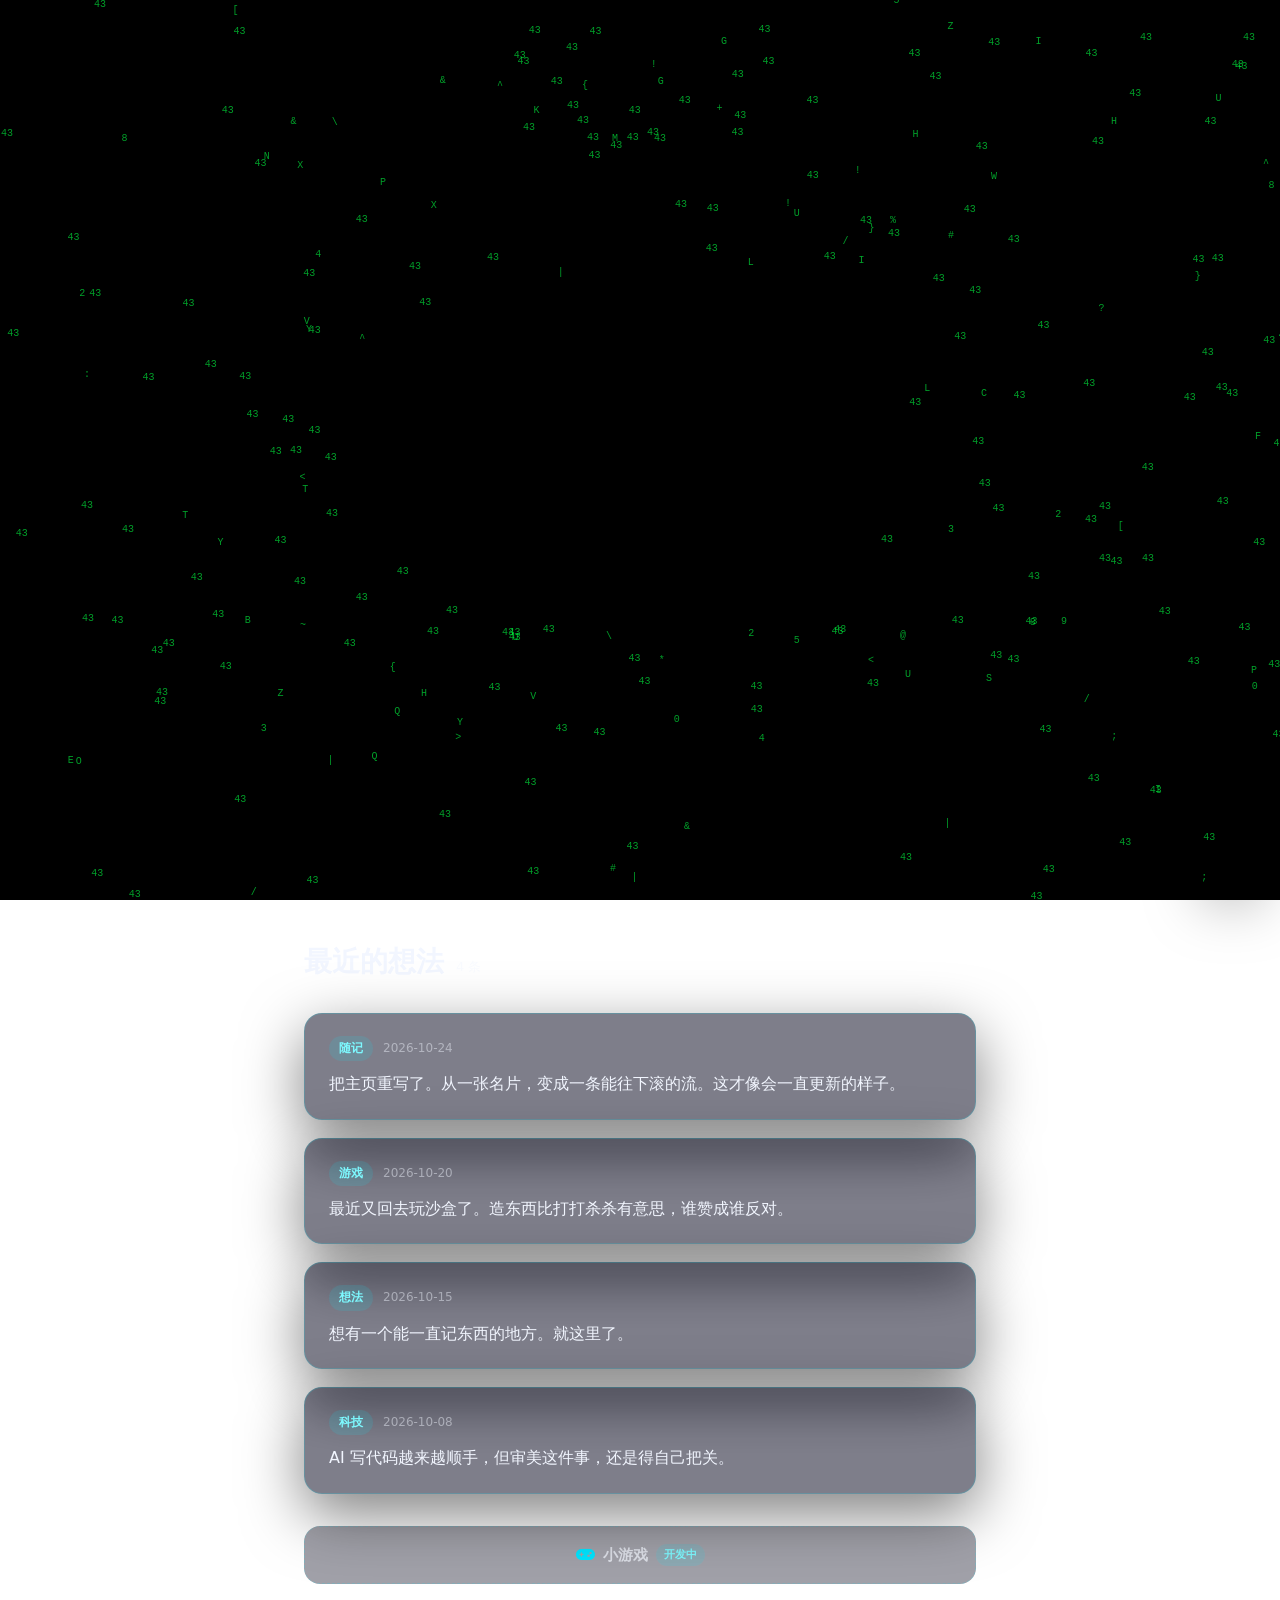
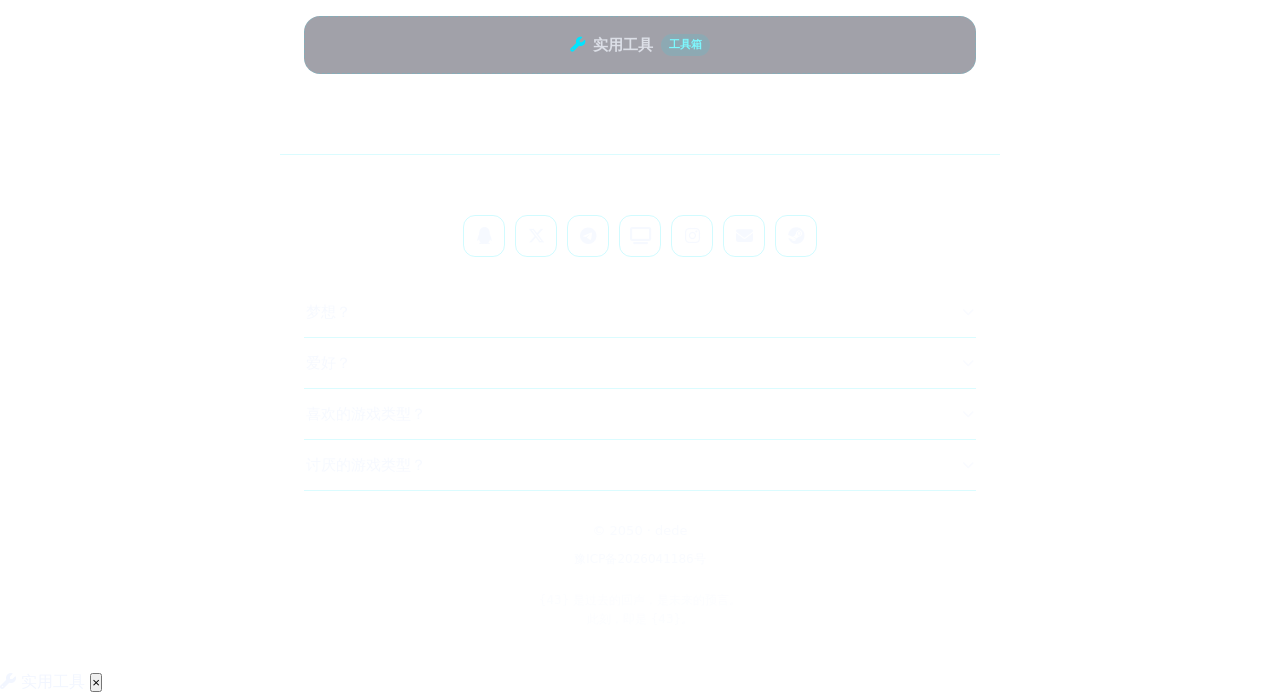
==== index.html @ 8af8b85e "feat: remove hero scroll arrow, add toolbox" ====
<!DOCTYPE html>
<html lang="zh-CN">
<head>
    <meta charset="UTF-8" />
    <meta name="viewport" content="width=device-width, initial-scale=1.0, viewport-fit=cover" />
    <meta name="description" content="dede 的想法与分享" />
    <meta name="theme-color" content="#0a0a12" />
    <link rel="icon" href="data:image/svg+xml,<svg xmlns='http://www.w3.org/2000/svg' viewBox='0 0 100 100'><text y='.9em' font-size='90'>🐾</text></svg>" />
    <link rel="preconnect" href="https://cdnjs.cloudflare.com" crossorigin />
    <link rel="stylesheet" href="https://cdnjs.cloudflare.com/ajax/libs/font-awesome/6.5.0/css/all.min.css" />
    <link rel="stylesheet" href="css/style.css" />
    <title>dede · 想法与分享</title>
</head>
<body data-theme="cyber">

    <!-- 终端乱码交互层 -->
    <canvas id="glitchCanvas" aria-hidden="true"></canvas>

    <!-- 风格切换 -->
    <button class="theme-toggle" id="themeToggle" role="button" aria-label="切换风格" title="切换风格">
        <i class="fas fa-sun"></i>
    </button>

    <!-- 彩蛋入口 -->
    <button class="egg-btn" id="eggBtn" role="button" aria-label="触发彩蛋" title="触发彩蛋">43</button>

    <!-- 首屏 -->
    <header class="hero" id="hero">
        <div class="hero-inner">
            <h1 class="hero-title" id="logo">dede</h1>
            <p class="hero-sub">记点想法，分享点东西。</p>
        </div>
    </header>

    <!-- 想法流 -->
    <main class="stream" id="stream">
        <div class="stream-head">
            <h2>最近的想法</h2>
            <span class="stream-count" id="streamCount"></span>
        </div>
        <div class="post-list" id="postList"></div>

        <!-- 小游戏入口壳子 -->
        <a class="game-shell" id="gameShell" href="javascript:void(0)" aria-label="小游戏（开发中）">
            <i class="fas fa-gamepad"></i> 小游戏 <span class="game-tag">开发中</span>
        </a>

        <!-- 实用小工具入口 -->
        <a class="game-shell" id="toolsEntry" href="#/tools" aria-label="实用小工具">
            <i class="fas fa-wrench"></i> 实用工具 <span class="game-tag">工具箱</span>
        </a>
    </main>

    <!-- 底部：个人信息（弱化） -->
    <footer class="footer" id="about">
        <div class="socials" id="socials"></div>

        <div class="faq" id="faq"></div>

        <div class="copyright">© 2050 · dede</div>
        <div class="beian">
            <a href="https://beian.miit.gov.cn/" target="_blank" rel="noopener noreferrer">豫ICP备2026041186号</a>
        </div>
        <!-- 43 彩蛋 -->
        <div class="easter-egg" id="easterEgg" role="button" aria-label="点击切换 43 彩蛋模式"></div>
    </footer>

    <!-- Toast -->
    <div class="toast" id="toast" role="status" aria-live="polite"></div>

    <!-- 实用工具面板 -->
    <div class="tools-view" id="toolsView" aria-hidden="true">
        <div class="tools-panel">
            <div class="tools-head">
                <span class="tools-title"><i class="fas fa-wrench"></i> 实用工具</span>
                <button class="tools-close" id="toolsClose" aria-label="关闭">×</button>
            </div>
            <div class="tools-tabs" id="toolsTabs" role="tablist"></div>
            <div class="tools-body" id="toolsBody"></div>
        </div>
    </div>

    <script src="js/data.js"></script>
    <script src="js/glitch.js"></script>
    <script src="js/main.js"></script>
    <script src="js/tools.js"></script>
</body>
</html>
---- css/style.css ----
/* ============================================================
   dede · 想法与分享
   两套风格：赛博（cyber）/ 极简（minimal）
   ============================================================ */

/* ---------- 主题变量 ---------- */
body[data-theme="cyber"] {
    --bg: #0a0a12;
    --bg-grad: radial-gradient(130% 100% at 50% -10%, #1a1840 0%, #0a0a12 58%);
    --bg-2: #12102a;
    --text-1: #f2f6ff;
    --text-2: rgba(242, 246, 255, 0.72);
    --text-3: rgba(242, 246, 255, 0.46);
    --accent: #00e5ff;
    --accent-2: #ff2ec4;
    --accent-glow: rgba(0, 229, 255, 0.5);
    --card-bg: rgba(20, 20, 42, 0.55);
    --card-border: rgba(0, 229, 255, 0.18);
    --card-shadow: 0 20px 60px rgba(0, 0, 0, 0.5);
    --line: rgba(0, 229, 255, 0.14);
    --tag-bg: rgba(0, 229, 255, 0.12);
    --tag-color: #7df9ff;
    --font-display: "Segoe UI", system-ui, -apple-system, sans-serif;
    --font-body: "Segoe UI", system-ui, -apple-system, sans-serif;
    --title-glow: 0 0 30px rgba(0, 229, 255, 0.35), 0 0 90px rgba(255, 46, 196, 0.25);
    --shell-bg: rgba(20, 20, 42, 0.4);
}

body[data-theme="minimal"] {
    --bg: #f7f7f4;
    --bg-grad: radial-gradient(120% 100% at 50% -10%, #ffffff 0%, #f7f7f4 60%);
    --bg-2: #efefea;
    --text-1: #141414;
    --text-2: rgba(20, 20, 20, 0.66);
    --text-3: rgba(20, 20, 20, 0.42);
    --accent: #141414;
    --accent-2: #555555;
    --accent-glow: rgba(0, 0, 0, 0.08);
    --card-bg: #ffffff;
    --card-border: #e6e6e1;
    --card-shadow: 0 12px 40px rgba(0, 0, 0, 0.06);
    --line: #e6e6e1;
    --tag-bg: #f0f0ec;
    --tag-color: #555555;
    --font-display: Georgia, "Times New Roman", serif;
    --font-body: -apple-system, "Helvetica Neue", "PingFang SC", sans-serif;
    --title-glow: none;
    --shell-bg: #ffffff;
}

/* ---------- 重置 ---------- */
* { margin: 0; padding: 0; box-sizing: border-box; }

html { scroll-behavior: smooth; }

body {
    font-family: var(--font-body);
    background: var(--bg-grad) fixed;
    color: var(--text-1);
    line-height: 1.6;
    -webkit-font-smoothing: antialiased;
    overflow-x: hidden;
    transition: background-color 0.45s ease, color 0.45s ease;
}

a { color: inherit; text-decoration: none; }

/* ---------- 终端乱码交互层 ---------- */
#glitchCanvas {
    position: fixed;
    inset: 0;
    z-index: 50;
    display: block;
    pointer-events: none;
}

/* 赛博主题扫描线 */
body[data-theme="cyber"]::before {
    content: "";
    position: fixed;
    inset: 0;
    z-index: 1;
    pointer-events: none;
    background: repeating-linear-gradient(0deg, rgba(0, 229, 255, 0.025) 0 1px, transparent 1px 3px);
    mix-blend-mode: screen;
}

/* ---------- 内容层级 ---------- */
.hero, .stream, .footer { position: relative; z-index: 2; }

/* ---------- 风格切换按钮 ---------- */
.theme-toggle {
    position: fixed;
    top: 18px;
    right: 18px;
    z-index: 20;
    width: 44px;
    height: 44px;
    border-radius: 50%;
    border: 1px solid var(--card-border);
    background: var(--shell-bg);
    color: var(--text-1);
    font-size: 18px;
    cursor: pointer;
    backdrop-filter: blur(10px);
    -webkit-backdrop-filter: blur(10px);
    box-shadow: var(--card-shadow);
    transition: transform 0.3s ease, background-color 0.45s ease, border-color 0.45s ease, color 0.45s ease;
}
.theme-toggle:hover { transform: translateY(-2px) scale(1.05); }
.theme-toggle:active { transform: scale(0.94); }

/* ---------- 彩蛋入口按钮 ---------- */
.egg-btn {
    position: fixed;
    bottom: calc(22px + env(safe-area-inset-bottom, 0px));
    right: 22px;
    z-index: 20;
    width: 52px;
    height: 52px;
    border-radius: 50%;
    border: 1px solid var(--card-border);
    background: var(--shell-bg);
    color: var(--accent);
    font-size: 17px;
    font-weight: 700;
    font-family: "Courier New", monospace;
    cursor: pointer;
    backdrop-filter: blur(10px);
    -webkit-backdrop-filter: blur(10px);
    box-shadow: var(--card-shadow);
    transition: transform 0.3s ease, background-color 0.45s ease, border-color 0.45s ease, color 0.45s ease;
}
.egg-btn:hover { transform: translateY(-2px) scale(1.08); }
.egg-btn:active { transform: scale(0.92); }

/* ---------- 首屏 ---------- */
.hero {
    min-height: 100vh;
    min-height: 100svh;
    display: flex;
    align-items: center;
    justify-content: center;
    text-align: center;
    padding: 24px;
}
.hero-inner {
    animation: heroIn 0.9s cubic-bezier(0.22, 1, 0.36, 1) both;
}
.hero-title {
    font-family: var(--font-display);
    font-size: clamp(64px, 16vw, 150px);
    font-weight: 800;
    letter-spacing: 0.02em;
    line-height: 1;
    text-shadow: var(--title-glow);
    cursor: default;
    user-select: none;
}
.hero-sub {
    margin-top: 18px;
    font-size: clamp(15px, 2.4vw, 19px);
    color: var(--text-2);
    letter-spacing: 0.04em;
}
.hero-scroll {
    position: absolute;
    left: 50%;
    bottom: 30px;
    transform: translateX(-50%);
    width: 40px;
    height: 40px;
    display: flex;
    align-items: center;
    justify-content: center;
    color: var(--text-3);
    font-size: 18px;
    animation: float 2s ease-in-out infinite;
}
.hero-scroll:hover { color: var(--accent); }

@keyframes heroIn {
    from { opacity: 0; transform: translateY(30px); }
    to { opacity: 1; transform: translateY(0); }
}
@keyframes float {
    0%, 100% { transform: translate(-50%, 0); }
    50% { transform: translate(-50%, -8px); }
}

/* ---------- 想法流 ---------- */
.stream {
    max-width: 720px;
    margin: 0 auto;
    padding: 40px 24px 80px;
}
.stream-head {
    display: flex;
    align-items: baseline;
    gap: 12px;
    margin-bottom: 28px;
}
.stream-head h2 {
    font-family: var(--font-display);
    font-size: 28px;
    font-weight: 700;
}
.stream-count {
    font-size: 13px;
    color: var(--text-3);
}

.post-list {
    display: flex;
    flex-direction: column;
    gap: 18px;
}

.post-card {
    background: var(--card-bg);
    border: 1px solid var(--card-border);
    border-radius: 18px;
    padding: 22px 24px;
    box-shadow: var(--card-shadow);
    backdrop-filter: blur(14px);
    -webkit-backdrop-filter: blur(14px);
    opacity: 0;
    transform: translateY(26px);
    transition: opacity 0.7s cubic-bezier(0.22, 1, 0.36, 1), transform 0.7s cubic-bezier(0.22, 1, 0.36, 1),
        background-color 0.45s ease, border-color 0.45s ease;
}
.post-card.visible { opacity: 1; transform: translateY(0); }
.post-card:hover {
    transform: translateY(-3px);
    border-color: var(--accent);
}
.post-meta {
    display: flex;
    align-items: center;
    gap: 10px;
    margin-bottom: 10px;
}
.post-tag {
    font-size: 12px;
    font-weight: 600;
    color: var(--tag-color);
    background: var(--tag-bg);
    padding: 3px 10px;
    border-radius: 20px;
}
.post-time {
    font-size: 12px;
    color: var(--text-3);
}
.post-text {
    font-size: 16px;
    color: var(--text-1);
    white-space: pre-wrap;
    word-break: break-word;
}

/* ---------- 小游戏入口壳子 ---------- */
.game-shell {
    display: flex;
    align-items: center;
    justify-content: center;
    gap: 8px;
    margin-top: 32px;
    padding: 16px;
    background: var(--shell-bg);
    border: 1px dashed var(--card-border);
    border-radius: 16px;
    color: var(--text-2);
    font-size: 15px;
    font-weight: 600;
    cursor: pointer;
    transition: border-color 0.3s ease, color 0.3s ease, background-color 0.45s ease;
}
.game-shell i { color: var(--accent); }
.game-shell:hover { border-color: var(--accent); color: var(--text-1); }
.game-tag {
    font-size: 11px;
    font-weight: 700;
    color: var(--tag-color);
    background: var(--tag-bg);
    padding: 2px 8px;
    border-radius: 20px;
}

/* ---------- 底部 ---------- */
.footer {
    max-width: 720px;
    margin: 0 auto;
    padding: 60px 24px 40px;
    text-align: center;
    color: var(--text-3);
    border-top: 1px solid var(--line);
}

.socials {
    display: flex;
    flex-wrap: wrap;
    justify-content: center;
    gap: 10px;
    margin-bottom: 30px;
}
.social-link {
    width: 42px;
    height: 42px;
    display: flex;
    align-items: center;
    justify-content: center;
    border: 1px solid var(--card-border);
    border-radius: 12px;
    color: var(--text-2);
    font-size: 17px;
    transition: color 0.25s ease, border-color 0.25s ease, transform 0.25s ease, background-color 0.45s ease;
}
.social-link:hover {
    color: var(--accent);
    border-color: var(--accent);
    transform: translateY(-2px);
}

.faq {
    text-align: left;
    margin-bottom: 30px;
}
.faq details {
    border-bottom: 1px solid var(--line);
}
.faq summary {
    list-style: none;
    display: flex;
    align-items: center;
    justify-content: space-between;
    padding: 13px 2px;
    font-size: 15px;
    color: var(--text-2);
    cursor: pointer;
    transition: color 0.25s ease;
}
.faq summary::-webkit-details-marker { display: none; }
.faq summary:hover { color: var(--text-1); }
.faq summary::after {
    content: "\f078";
    font-family: "Font Awesome 6 Free";
    font-weight: 900;
    font-size: 12px;
    color: var(--text-3);
    transition: transform 0.25s ease;
}
.faq details[open] summary::after { transform: rotate(180deg); }
.faq-answer {
    padding: 0 2px 14px;
    font-size: 14px;
    color: var(--text-3);
}

.copyright { font-size: 13px; margin-top: 4px; }
.beian { font-size: 12px; margin-top: 8px; }
.beian a { color: var(--text-3); }
.beian a:hover { color: var(--accent); }

/* ---------- 43 彩蛋 ---------- */
.easter-egg {
    margin: 22px auto 0;
    max-width: 420px;
    font-size: 12px;
    color: var(--text-3);
    opacity: 0.55;
    cursor: pointer;
    transition: opacity 0.25s ease;
}
.easter-egg:hover { opacity: 0.9; }

/* ---------- Toast ---------- */
.toast {
    position: fixed;
    left: 50%;
    bottom: 34px;
    transform: translateX(-50%) translateY(20px);
    z-index: 40;
    max-width: 88vw;
    padding: 10px 18px;
    border-radius: 12px;
    background: rgba(12, 12, 20, 0.9);
    color: #fff;
    font-size: 14px;
    box-shadow: 0 10px 30px rgba(0, 0, 0, 0.35);
    opacity: 0;
    pointer-events: none;
    transition: opacity 0.3s ease, transform 0.3s ease;
}
.toast.show {
    opacity: 1;
    transform: translateX(-50%) translateY(0);
}

/* ---------- 43 全屏模式 ---------- */
body.forty-three-mode .hero-title,
body.forty-three-mode .hero-sub,
body.forty-three-mode .post-text,
body.forty-three-mode .post-tag,
body.forty-three-mode .post-time,
body.forty-three-mode .stream-head h2,
body.forty-three-mode .stream-count,
body.forty-three-mode .game-shell,
body.forty-three-mode .social-link,
body.forty-three-mode .faq,
body.forty-three-mode .copyright,
body.forty-three-mode .beian,
body.forty-three-mode .easter-egg {
    color: #ffdd44 !important;
    text-shadow: 0 0 30px #ffdd44, 0 0 60px #ffaa00 !important;
}
body.forty-three-mode .post-card {
    border-color: rgba(255, 221, 68, 0.5) !important;
}

/* ---------- 动效降级 ---------- */
@media (prefers-reduced-motion: reduce) {
    html { scroll-behavior: auto; }
    .hero-inner { animation: none; }
    .hero-scroll { animation: none; }
    .post-card { transition: opacity 0.3s ease; transform: none; }
}

/* ---------- 响应式 ---------- */
@media (max-width: 600px) {
    .theme-toggle { top: 14px; right: 14px; width: 40px; height: 40px; font-size: 16px; }
    .stream { padding: 30px 18px 60px; }
    .stream-head h2 { font-size: 24px; }
    .post-card { padding: 18px 18px; border-radius: 15px; }
    .post-text { font-size: 15px; }
    .footer { padding: 44px 18px 32px; }
    .social-link { width: 40px; height: 40px; }
}
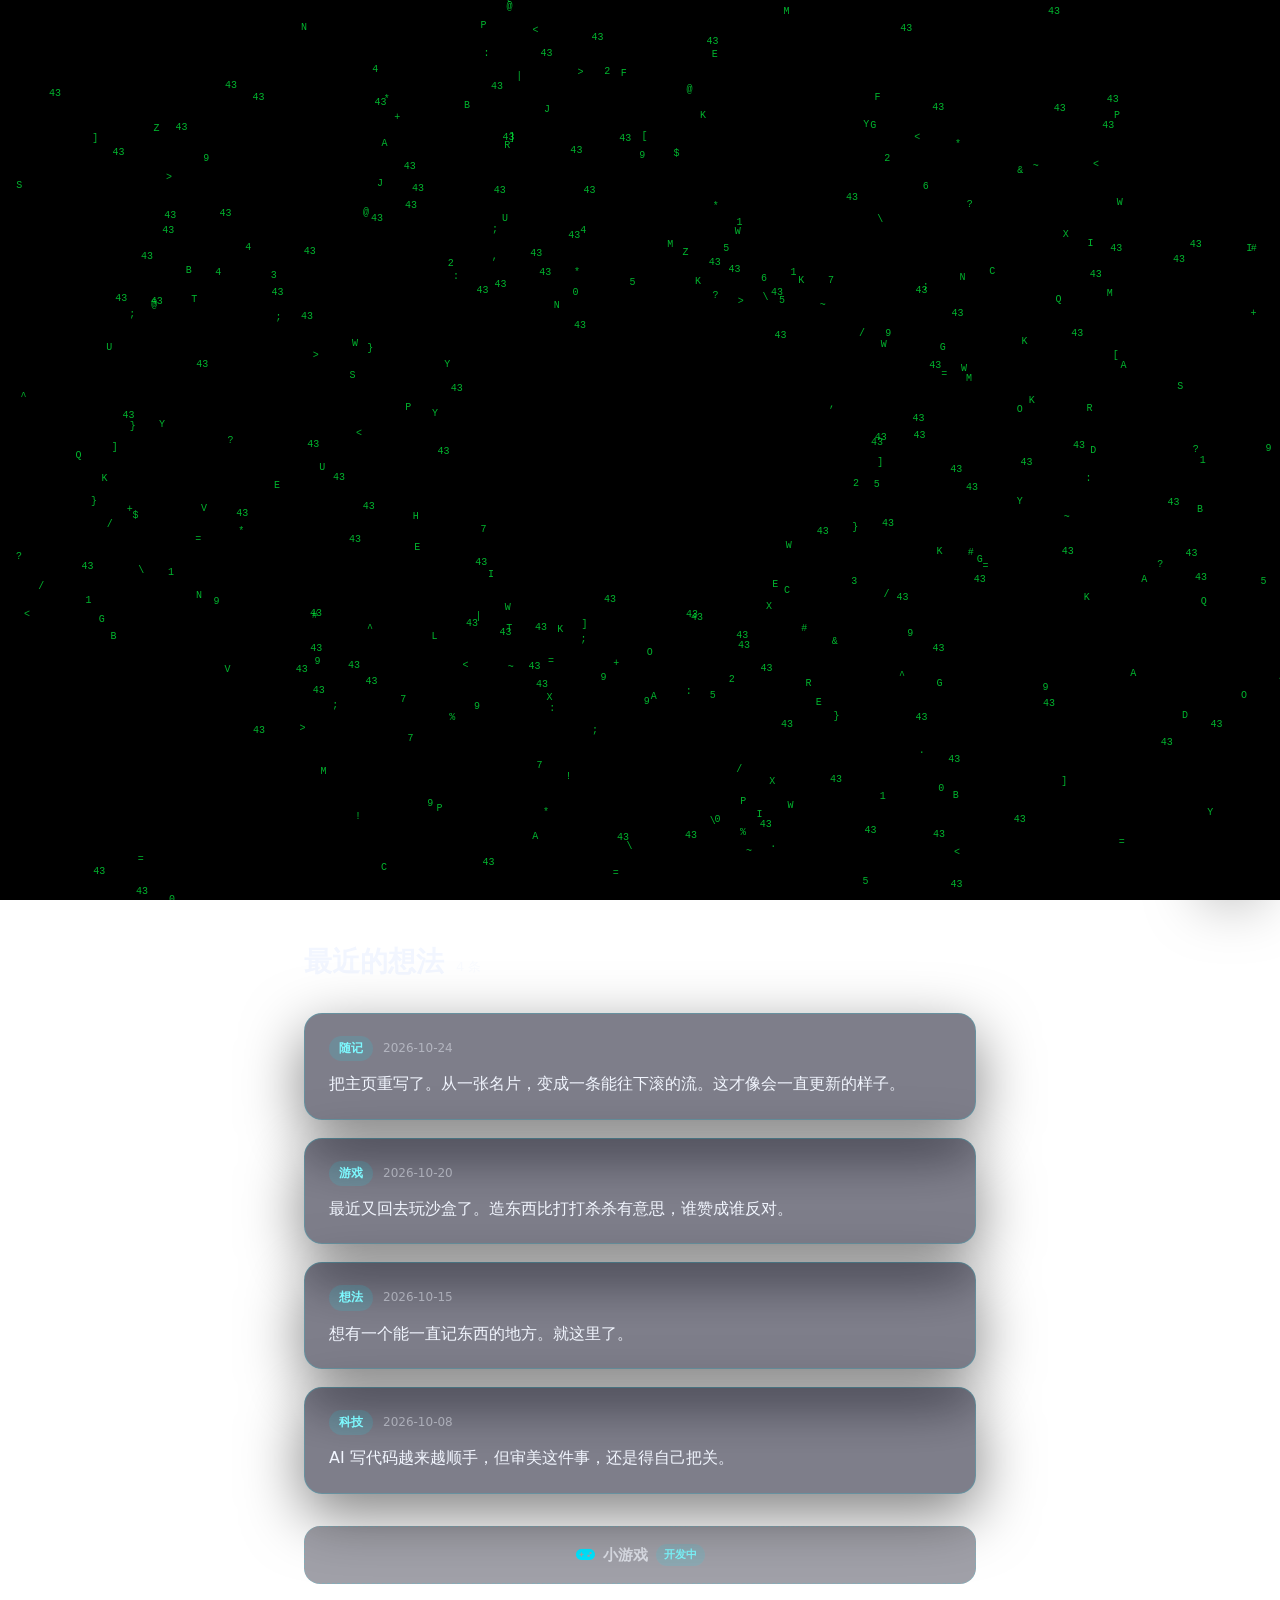
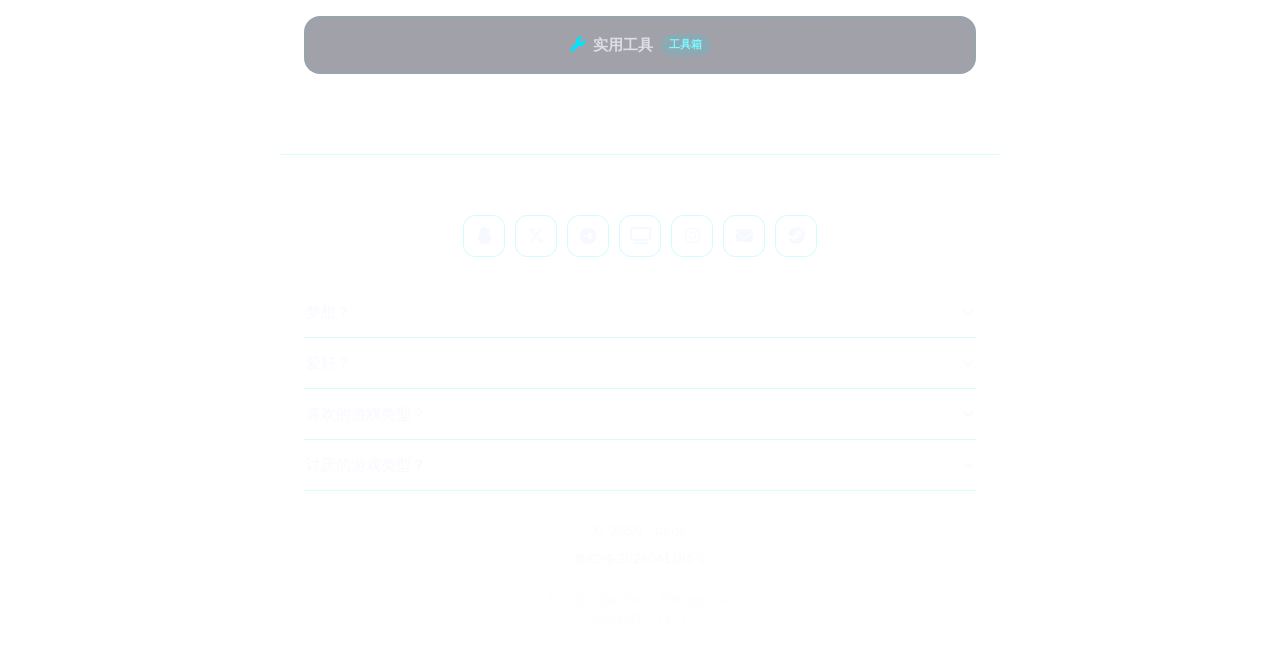
==== commit c58aef1f: "feat: 工具箱改应用窗口侧边栏布局，新增 43 编码解码器" ====
--- a/index.html
+++ b/index.html
@@ -75,8 +75,10 @@
                 <span class="tools-title"><i class="fas fa-wrench"></i> 实用工具</span>
                 <button class="tools-close" id="toolsClose" aria-label="关闭">×</button>
             </div>
-            <div class="tools-tabs" id="toolsTabs" role="tablist"></div>
-            <div class="tools-body" id="toolsBody"></div>
+            <div class="tools-main">
+                <div class="tools-tabs" id="toolsTabs" role="tablist"></div>
+                <div class="tools-body" id="toolsBody"></div>
+            </div>
         </div>
     </div>
 
--- a/css/style.css
+++ b/css/style.css
@@ -163,31 +163,10 @@
     color: var(--text-2);
     letter-spacing: 0.04em;
 }
-.hero-scroll {
-    position: absolute;
-    left: 50%;
-    bottom: 30px;
-    transform: translateX(-50%);
-    width: 40px;
-    height: 40px;
-    display: flex;
-    align-items: center;
-    justify-content: center;
-    color: var(--text-3);
-    font-size: 18px;
-    animation: float 2s ease-in-out infinite;
-}
-.hero-scroll:hover { color: var(--accent); }
-
 @keyframes heroIn {
     from { opacity: 0; transform: translateY(30px); }
     to { opacity: 1; transform: translateY(0); }
 }
-@keyframes float {
-    0%, 100% { transform: translate(-50%, 0); }
-    50% { transform: translate(-50%, -8px); }
-}
-
 /* ---------- 想法流 ---------- */
 .stream {
     max-width: 720px;
@@ -422,7 +401,6 @@
 @media (prefers-reduced-motion: reduce) {
     html { scroll-behavior: auto; }
     .hero-inner { animation: none; }
-    .hero-scroll { animation: none; }
     .post-card { transition: opacity 0.3s ease; transform: none; }
 }
 
@@ -436,3 +414,135 @@
     .footer { padding: 44px 18px 32px; }
     .social-link { width: 40px; height: 40px; }
 }
+
+/* ---------- 实用工具面板 ---------- */
+.tools-view {
+    position: fixed;
+    inset: 0;
+    z-index: 200;
+    display: flex;
+    align-items: center;
+    justify-content: center;
+    padding: 24px;
+    background: rgba(0, 0, 0, 0.45);
+    backdrop-filter: blur(6px);
+    -webkit-backdrop-filter: blur(6px);
+    opacity: 0;
+    visibility: hidden;
+    transition: opacity 0.3s ease, visibility 0.3s ease;
+}
+.tools-view.open { opacity: 1; visibility: visible; }
+
+.tools-panel {
+    width: 100%;
+    max-width: 640px;
+    max-height: 86vh;
+    display: flex;
+    flex-direction: column;
+    background: var(--card-bg);
+    border: 1px solid var(--card-border);
+    border-radius: 20px;
+    box-shadow: var(--card-shadow);
+    overflow: hidden;
+}
+.tools-head {
+    display: flex;
+    align-items: center;
+    justify-content: space-between;
+    padding: 16px 20px;
+    border-bottom: 1px solid var(--line);
+}
+.tools-title { font-family: var(--font-display); font-weight: 700; font-size: 18px; }
+.tools-close {
+    width: 32px;
+    height: 32px;
+    border-radius: 50%;
+    border: 1px solid var(--card-border);
+    background: transparent;
+    color: var(--text-2);
+    font-size: 18px;
+    line-height: 1;
+    cursor: pointer;
+    transition: color 0.2s ease, border-color 0.2s ease;
+}
+.tools-close:hover { color: var(--accent); border-color: var(--accent); }
+
+.tools-tabs {
+    display: flex;
+    gap: 6px;
+    padding: 12px 16px;
+    border-bottom: 1px solid var(--line);
+    overflow-x: auto;
+    flex-wrap: nowrap;
+}
+.tool-tab {
+    flex: 0 0 auto;
+    padding: 7px 14px;
+    border-radius: 20px;
+    border: 1px solid var(--card-border);
+    background: transparent;
+    color: var(--text-2);
+    font-size: 13px;
+    cursor: pointer;
+    white-space: nowrap;
+    transition: color 0.2s ease, border-color 0.2s ease, background-color 0.45s ease;
+}
+.tool-tab:hover { color: var(--text-1); }
+.tool-tab.active { color: var(--accent); border-color: var(--accent); background: var(--tag-bg); }
+
+.tools-body { padding: 18px 20px; overflow-y: auto; }
+
+/* 工具组件 */
+.tool-pane { display: flex; flex-direction: column; gap: 16px; }
+.tool-block { display: flex; flex-direction: column; gap: 8px; }
+.tool-label { font-size: 12px; color: var(--text-3); }
+.tool-row { display: flex; flex-wrap: wrap; gap: 8px; }
+.mini-btn {
+    padding: 7px 14px;
+    border-radius: 10px;
+    border: 1px solid var(--card-border);
+    background: var(--shell-bg);
+    color: var(--text-1);
+    font-size: 13px;
+    cursor: pointer;
+    transition: color 0.2s ease, border-color 0.2s ease, background-color 0.45s ease;
+}
+.mini-btn:hover { color: var(--accent); border-color: var(--accent); }
+.tool-area, .tool-input {
+    width: 100%;
+    padding: 12px;
+    border-radius: 12px;
+    border: 1px solid var(--card-border);
+    background: var(--shell-bg);
+    color: var(--text-1);
+    font-family: "Courier New", monospace;
+    font-size: 14px;
+    resize: vertical;
+}
+.tool-area:focus, .tool-input:focus { outline: none; border-color: var(--accent); }
+.tool-input { font-family: inherit; }
+.tool-out {
+    padding: 12px;
+    border-radius: 12px;
+    background: var(--shell-bg);
+    border: 1px solid var(--card-border);
+    font-family: "Courier New", monospace;
+    font-size: 13px;
+    white-space: pre-wrap;
+    word-break: break-all;
+    min-height: 40px;
+}
+.mono { font-family: "Courier New", monospace; }
+.tool-checks { display: flex; flex-wrap: wrap; gap: 14px; }
+.tool-checks label { font-size: 14px; color: var(--text-2); cursor: pointer; }
+.tool-range { width: 100%; accent-color: var(--accent); }
+.ip-line { display: flex; align-items: center; gap: 10px; flex-wrap: wrap; }
+.ip-detail { font-size: 13px; color: var(--text-2); line-height: 1.8; word-break: break-all; }
+.err { color: #ff5555 !important; }
+
+@media (max-width: 600px) {
+    .tools-view { padding: 10px; }
+    .tools-panel { max-height: 92vh; border-radius: 16px; }
+    .tools-body { padding: 14px 14px; }
+    .tool-tab { padding: 6px 12px; font-size: 12px; }
+}
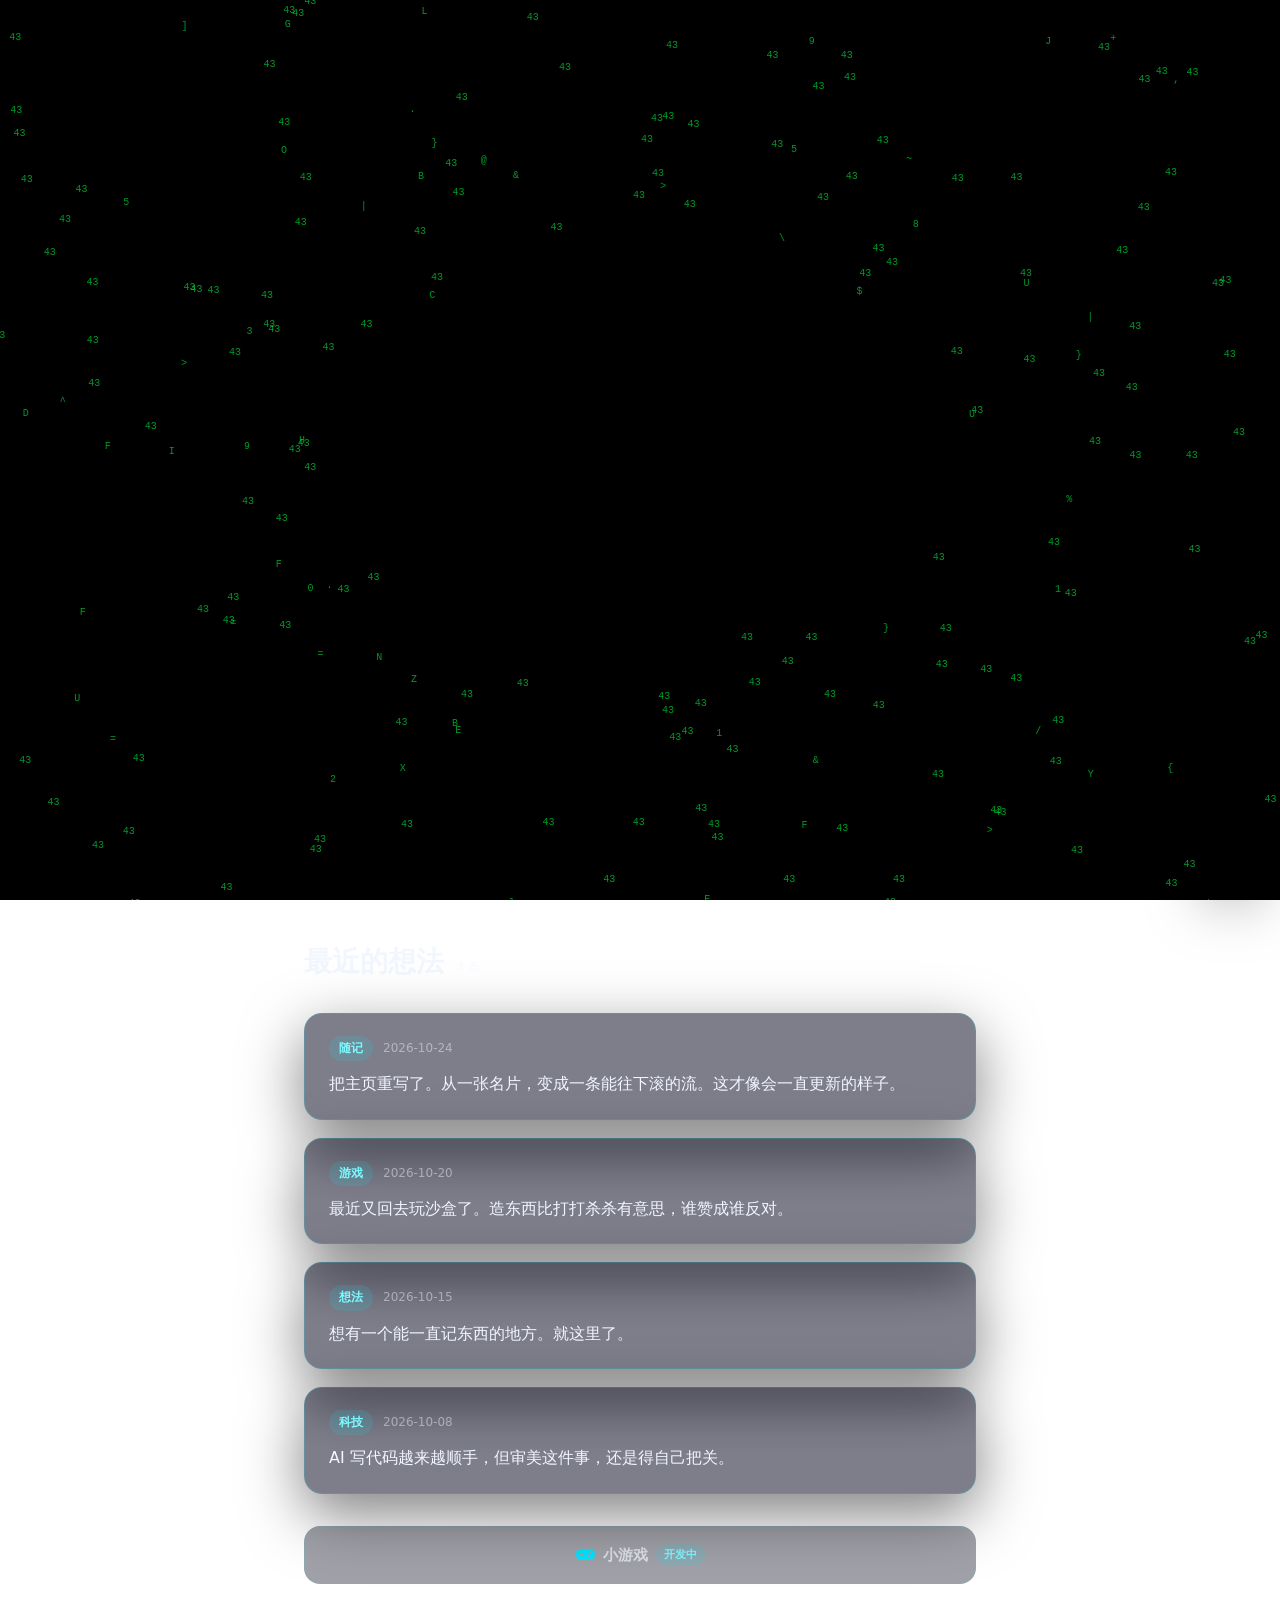
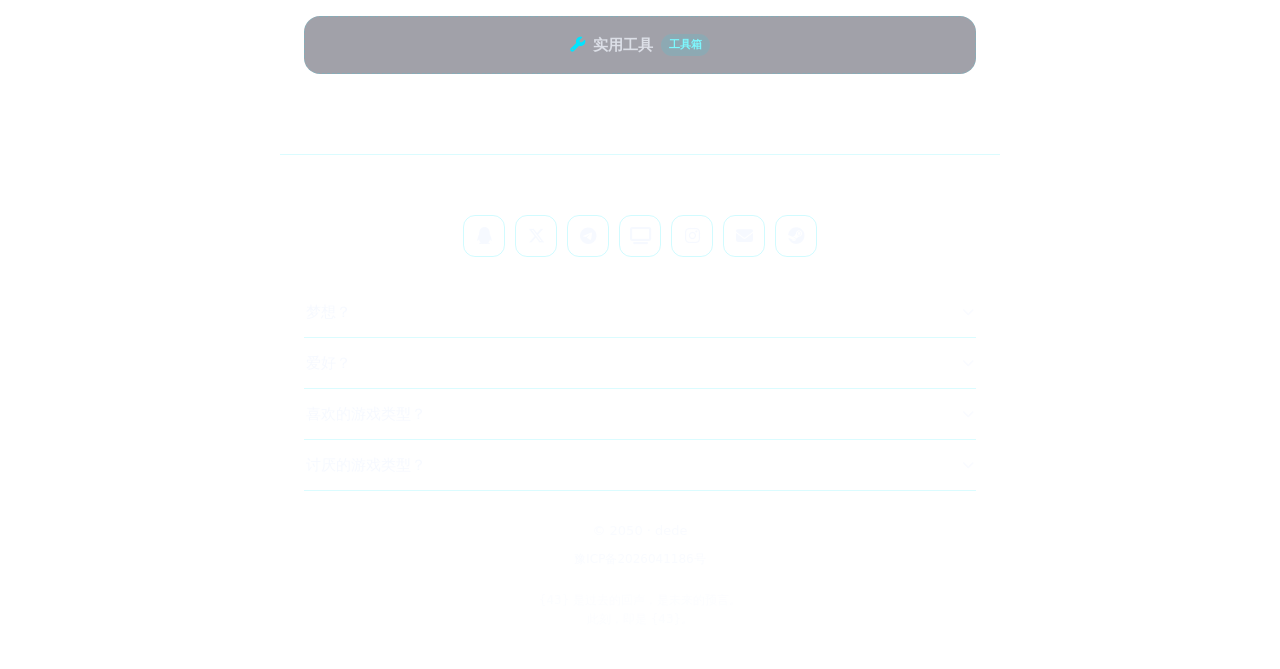
==== commit 29713fbe: "chore: 删除想法与分享文案" ====
--- a/index.html
+++ b/index.html
@@ -3,13 +3,13 @@
 <head>
     <meta charset="UTF-8" />
     <meta name="viewport" content="width=device-width, initial-scale=1.0, viewport-fit=cover" />
-    <meta name="description" content="dede 的想法与分享" />
+    <meta name="description" content="dede 的个人主页" />
     <meta name="theme-color" content="#0a0a12" />
     <link rel="icon" href="data:image/svg+xml,<svg xmlns='http://www.w3.org/2000/svg' viewBox='0 0 100 100'><text y='.9em' font-size='90'>🐾</text></svg>" />
     <link rel="preconnect" href="https://cdnjs.cloudflare.com" crossorigin />
     <link rel="stylesheet" href="https://cdnjs.cloudflare.com/ajax/libs/font-awesome/6.5.0/css/all.min.css" />
     <link rel="stylesheet" href="css/style.css" />
-    <title>dede · 想法与分享</title>
+    <title>dede</title>
 </head>
 <body data-theme="cyber">
 
@@ -28,7 +28,6 @@
     <header class="hero" id="hero">
         <div class="hero-inner">
             <h1 class="hero-title" id="logo">dede</h1>
-            <p class="hero-sub">记点想法，分享点东西。</p>
         </div>
     </header>
 
--- a/css/style.css
+++ b/css/style.css
@@ -435,7 +435,7 @@
 
 .tools-panel {
     width: 100%;
-    max-width: 640px;
+    max-width: 760px;
     max-height: 86vh;
     display: flex;
     flex-direction: column;
@@ -467,30 +467,43 @@
 }
 .tools-close:hover { color: var(--accent); border-color: var(--accent); }
 
+.tools-main {
+    display: flex;
+    flex: 1;
+    min-height: 0;
+}
+
 .tools-tabs {
     display: flex;
-    gap: 6px;
-    padding: 12px 16px;
-    border-bottom: 1px solid var(--line);
-    overflow-x: auto;
-    flex-wrap: nowrap;
+    flex-direction: column;
+    gap: 4px;
+    width: 168px;
+    flex: 0 0 auto;
+    padding: 12px 10px;
+    border-right: 1px solid var(--line);
+    overflow-y: auto;
 }
 .tool-tab {
-    flex: 0 0 auto;
-    padding: 7px 14px;
-    border-radius: 20px;
-    border: 1px solid var(--card-border);
+    display: flex;
+    align-items: center;
+    gap: 10px;
+    width: 100%;
+    padding: 10px 14px;
+    border-radius: 10px;
+    border: 1px solid transparent;
     background: transparent;
     color: var(--text-2);
     font-size: 13px;
     cursor: pointer;
     white-space: nowrap;
+    text-align: left;
     transition: color 0.2s ease, border-color 0.2s ease, background-color 0.45s ease;
 }
-.tool-tab:hover { color: var(--text-1); }
+.tool-tab:hover { color: var(--text-1); background: var(--shell-bg); }
 .tool-tab.active { color: var(--accent); border-color: var(--accent); background: var(--tag-bg); }
-
-.tools-body { padding: 18px 20px; overflow-y: auto; }
+.tool-tab i { width: 16px; text-align: center; }
+
+.tools-body { flex: 1; min-width: 0; padding: 18px 20px; overflow-y: auto; }
 
 /* 工具组件 */
 .tool-pane { display: flex; flex-direction: column; gap: 16px; }
@@ -543,6 +556,7 @@
 @media (max-width: 600px) {
     .tools-view { padding: 10px; }
     .tools-panel { max-height: 92vh; border-radius: 16px; }
-    .tools-body { padding: 14px 14px; }
-    .tool-tab { padding: 6px 12px; font-size: 12px; }
-}
+    .tools-tabs { width: 120px; padding: 10px 8px; }
+    .tool-tab { padding: 9px 10px; font-size: 12px; gap: 8px; }
+    .tools-body { padding: 14px; }
+}
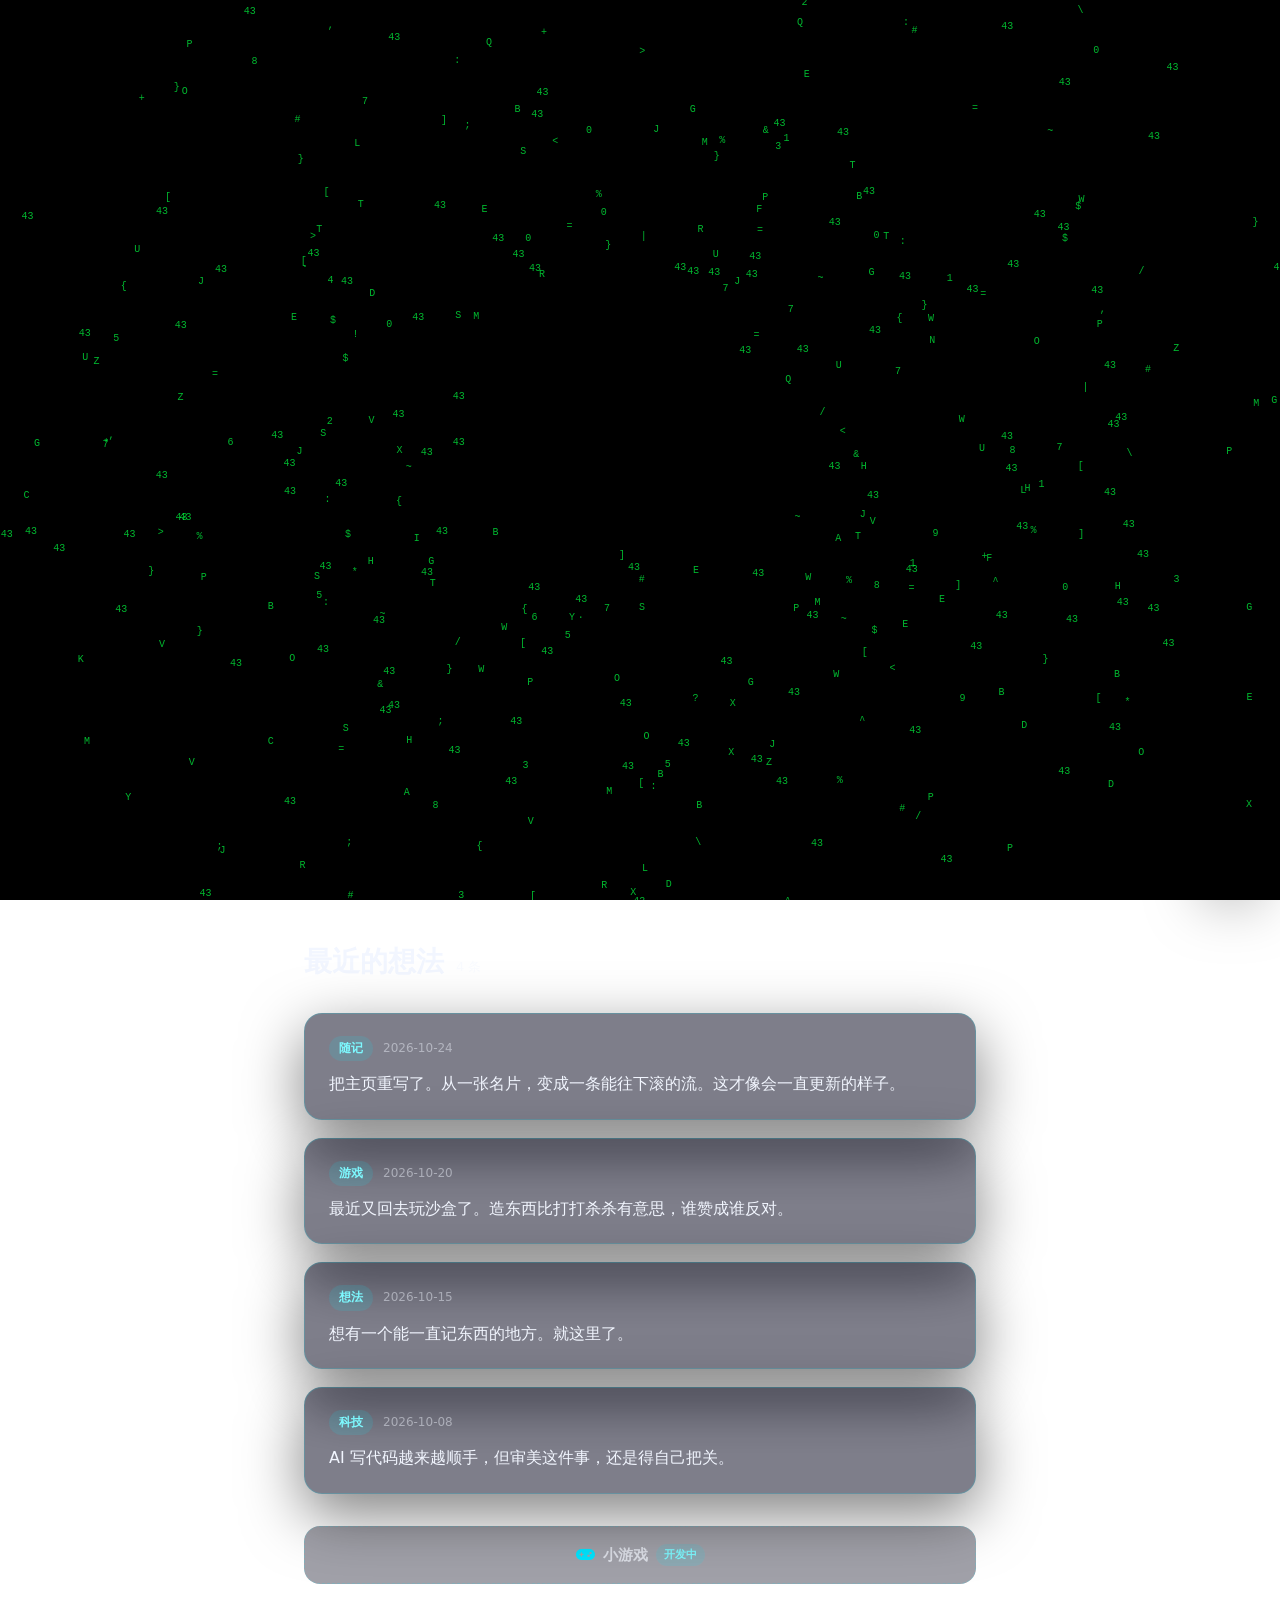
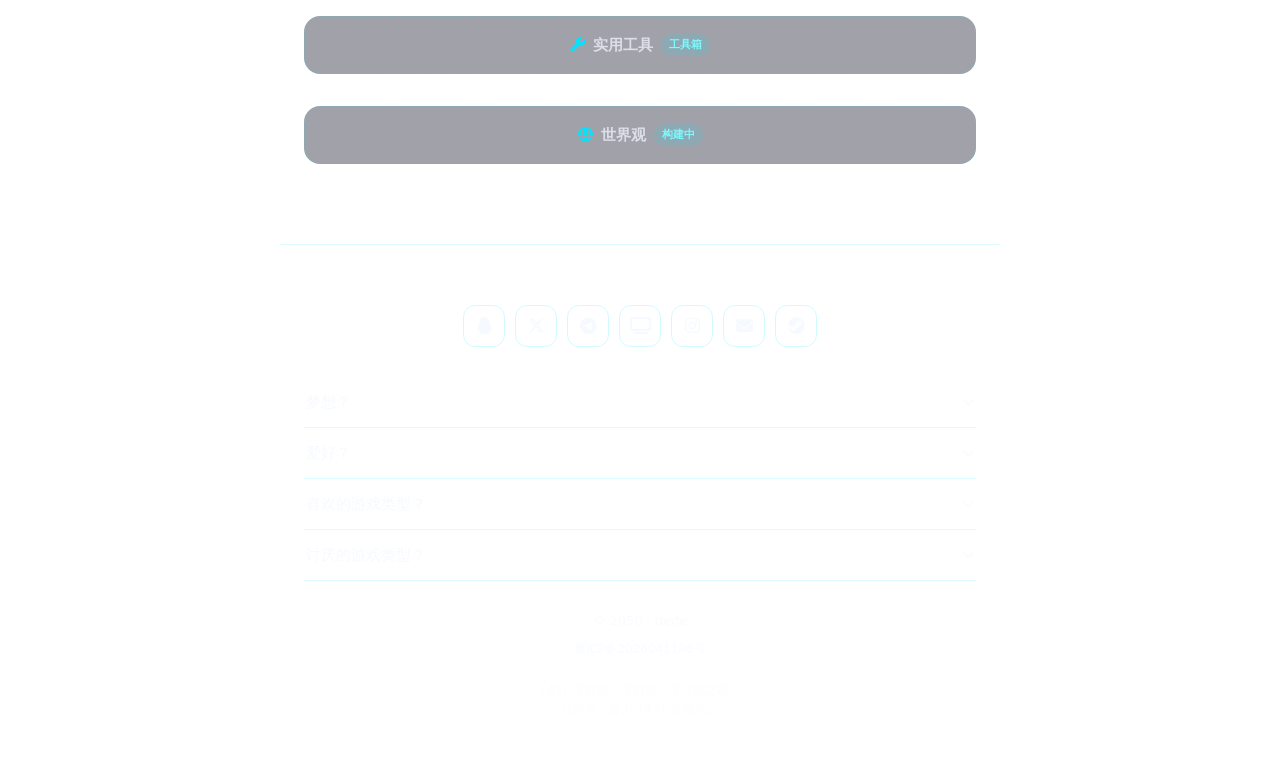
==== commit a4ff155d: "feat: 新增世界观入口壳子与 world 空页" ====
--- a/index.html
+++ b/index.html
@@ -48,6 +48,11 @@
         <a class="game-shell" id="toolsEntry" href="#/tools" aria-label="实用小工具">
             <i class="fas fa-wrench"></i> 实用工具 <span class="game-tag">工具箱</span>
         </a>
+
+        <!-- 世界观入口壳子 -->
+        <a class="game-shell" id="worldEntry" href="world/index.html" aria-label="世界观（构建中）">
+            <i class="fas fa-globe"></i> 世界观 <span class="game-tag">构建中</span>
+        </a>
     </main>
 
     <!-- 底部：个人信息（弱化） -->
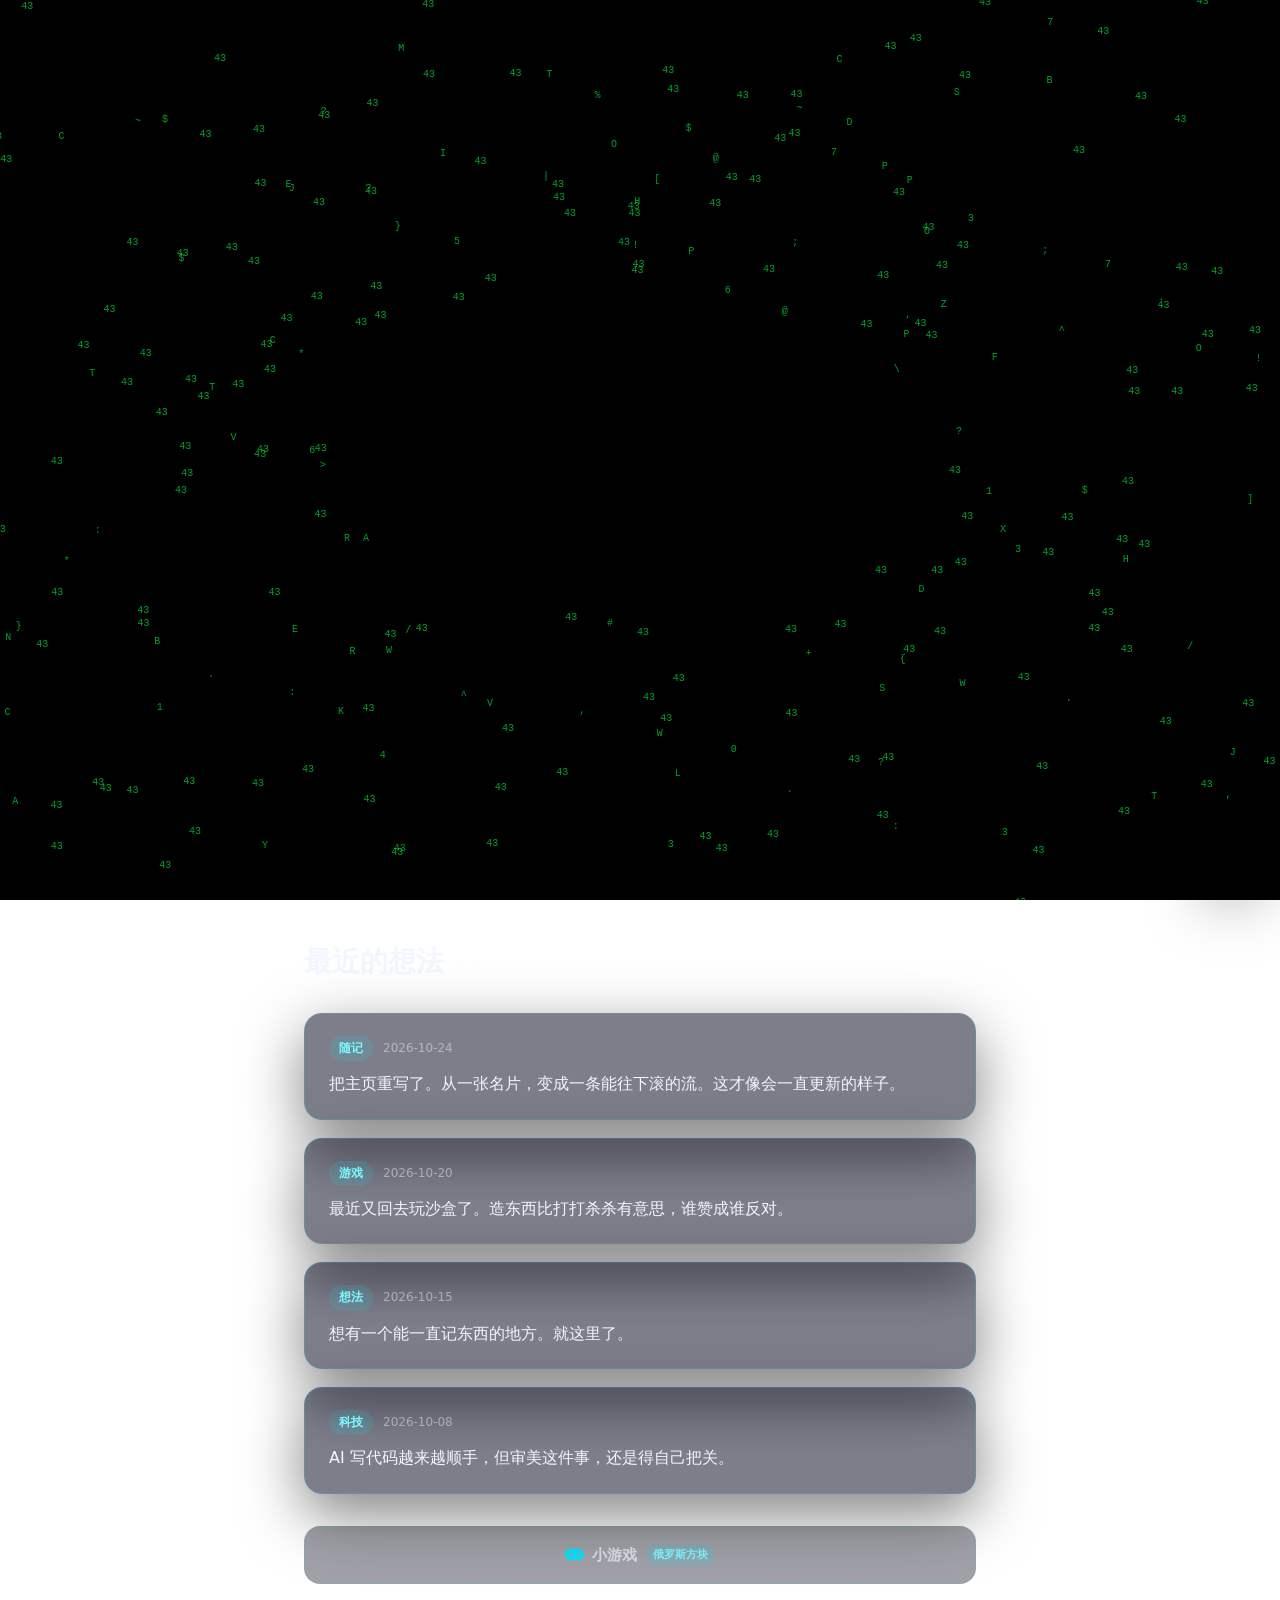
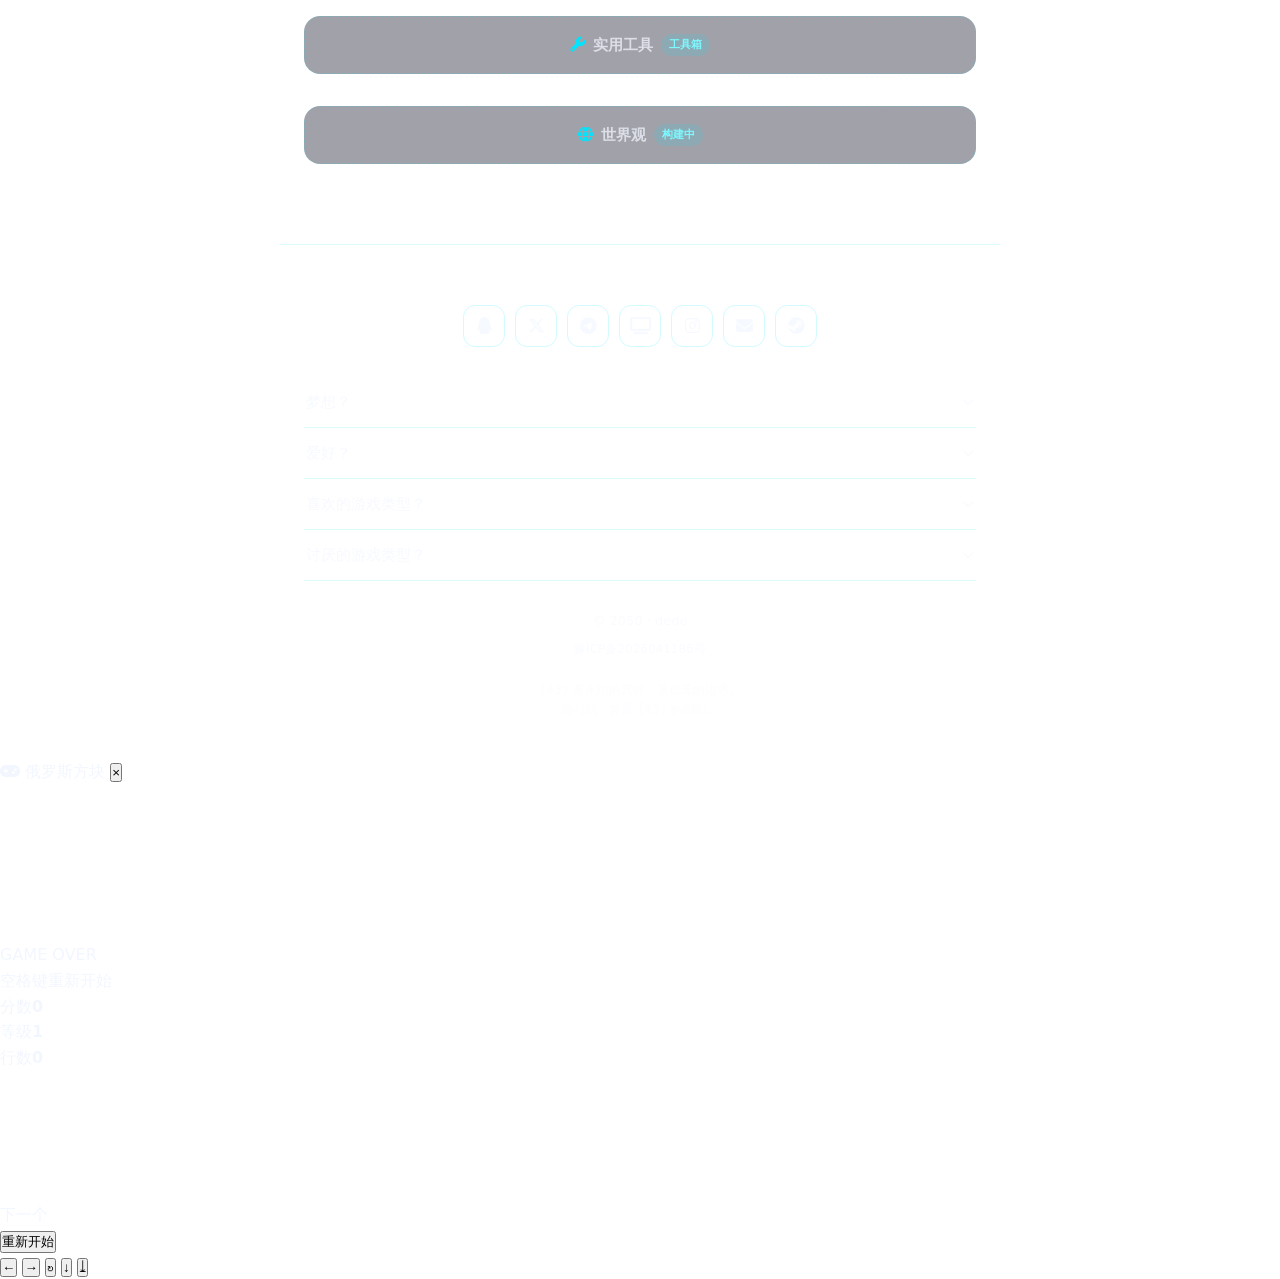
==== commit 75a62802: "feat: 新增俄罗斯方块小游戏（#/game 路由，赛博霓虹风，移动端触控）" ====
--- a/index.html
+++ b/index.html
@@ -39,9 +39,9 @@
         </div>
         <div class="post-list" id="postList"></div>
 
-        <!-- 小游戏入口壳子 -->
-        <a class="game-shell" id="gameShell" href="javascript:void(0)" aria-label="小游戏（开发中）">
-            <i class="fas fa-gamepad"></i> 小游戏 <span class="game-tag">开发中</span>
+        <!-- 小游戏入口 -->
+        <a class="game-shell" id="gameShell" href="#/game" aria-label="俄罗斯方块">
+            <i class="fas fa-gamepad"></i> 小游戏 <span class="game-tag">俄罗斯方块</span>
         </a>
 
         <!-- 实用小工具入口 -->
@@ -86,9 +86,47 @@
         </div>
     </div>
 
+    <!-- 小游戏面板 -->
+    <div class="game-view" id="gameView" aria-hidden="true">
+        <div class="game-panel">
+            <div class="game-head">
+                <span class="game-title"><i class="fas fa-gamepad"></i> 俄罗斯方块</span>
+                <button class="game-close" id="gameClose" aria-label="关闭">×</button>
+            </div>
+            <div class="game-main">
+                <div class="game-stage">
+                    <canvas id="gameCanvas"></canvas>
+                    <div class="game-overlay" id="gameOverlay">
+                        <div class="over-title" id="overTitle">GAME OVER</div>
+                        <div class="over-score" id="overScore"></div>
+                        <div class="over-hint" id="overHint">空格键重新开始</div>
+                    </div>
+                </div>
+                <div class="game-side">
+                    <div class="game-stat"><span>分数</span><strong id="gameScore">0</strong></div>
+                    <div class="game-stat"><span>等级</span><strong id="gameLevel">1</strong></div>
+                    <div class="game-stat"><span>行数</span><strong id="gameLines">0</strong></div>
+                    <div class="game-next">
+                        <span>下一个</span>
+                        <canvas id="gameNextCanvas"></canvas>
+                    </div>
+                    <button class="game-btn" id="gameStart">重新开始</button>
+                </div>
+            </div>
+            <div class="game-controls" id="gameControls">
+                <button data-act="left" aria-label="左移">←</button>
+                <button data-act="right" aria-label="右移">→</button>
+                <button data-act="rotate" aria-label="旋转">↻</button>
+                <button data-act="down" aria-label="下移">↓</button>
+                <button data-act="drop" aria-label="硬降">⤓</button>
+            </div>
+        </div>
+    </div>
+
     <script src="js/data.js"></script>
     <script src="js/glitch.js"></script>
     <script src="js/main.js"></script>
     <script src="js/tools.js"></script>
+    <script src="js/game.js"></script>
 </body>
 </html>
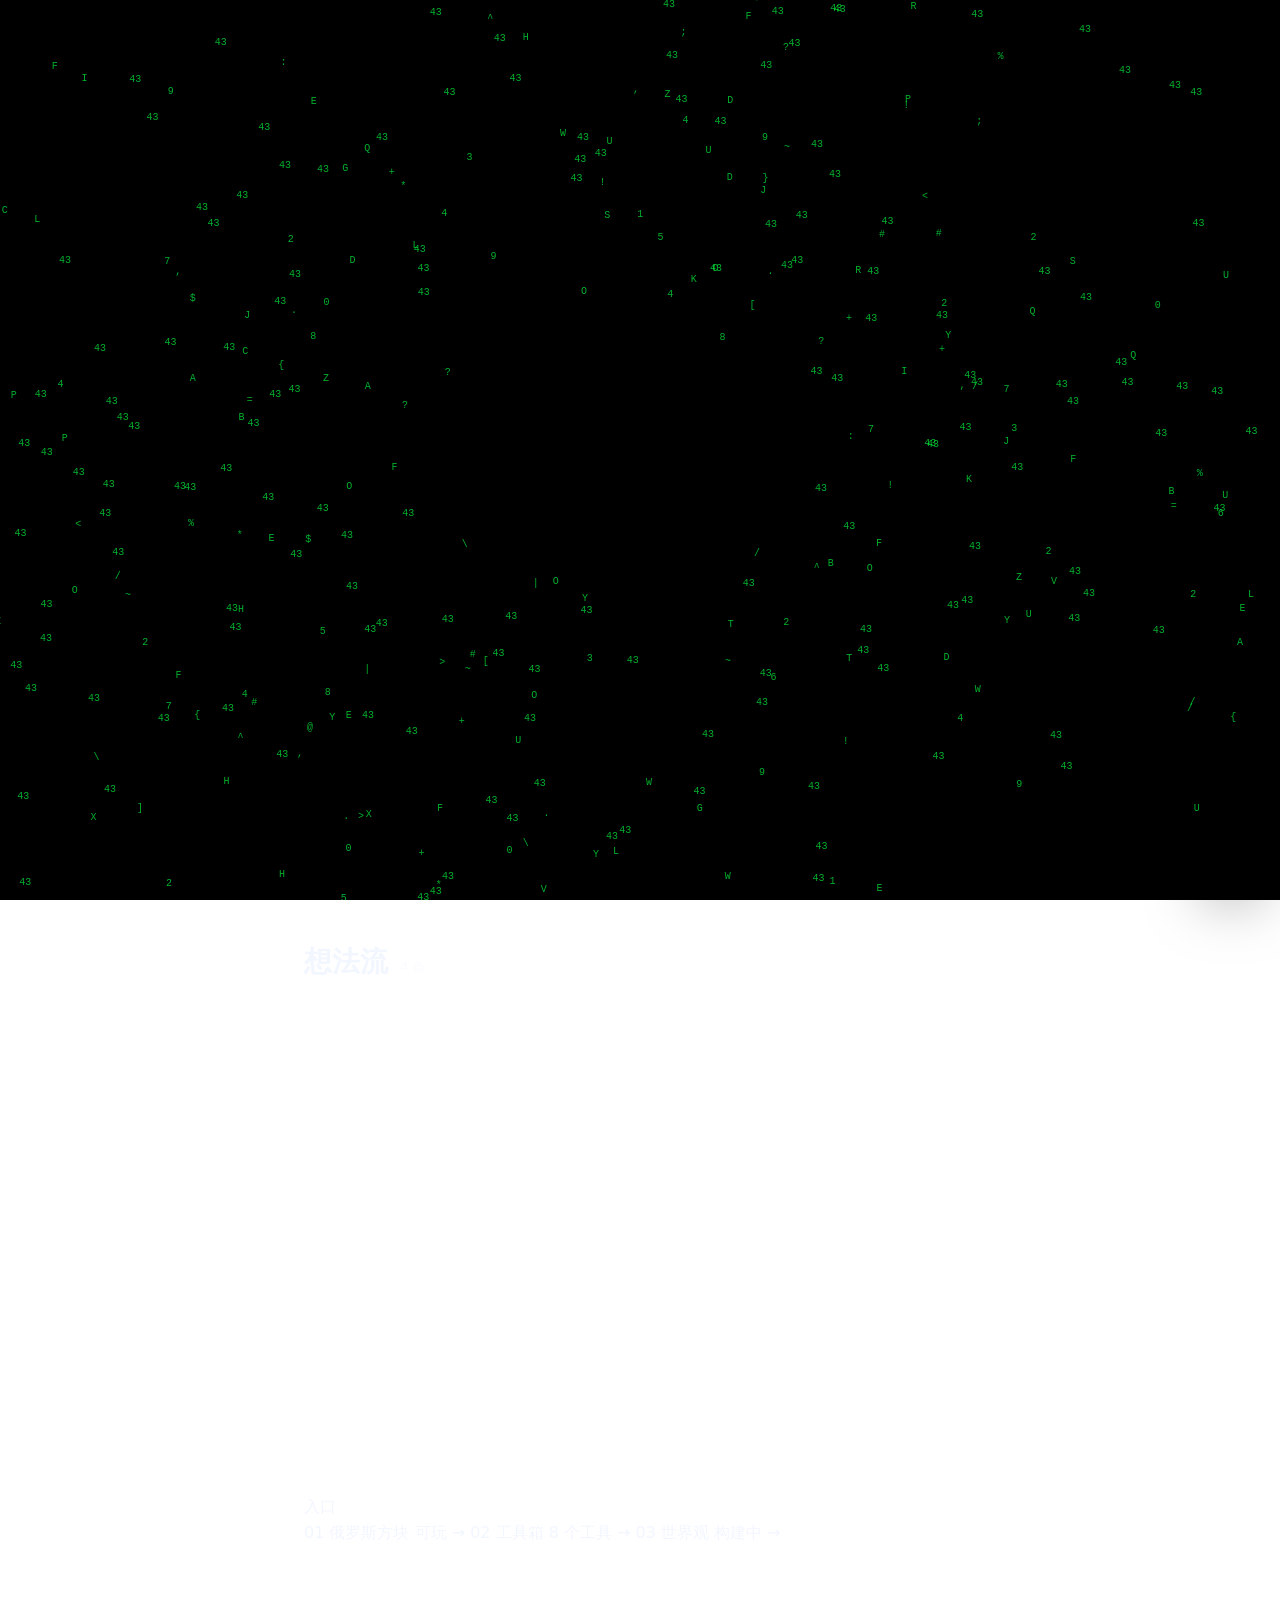
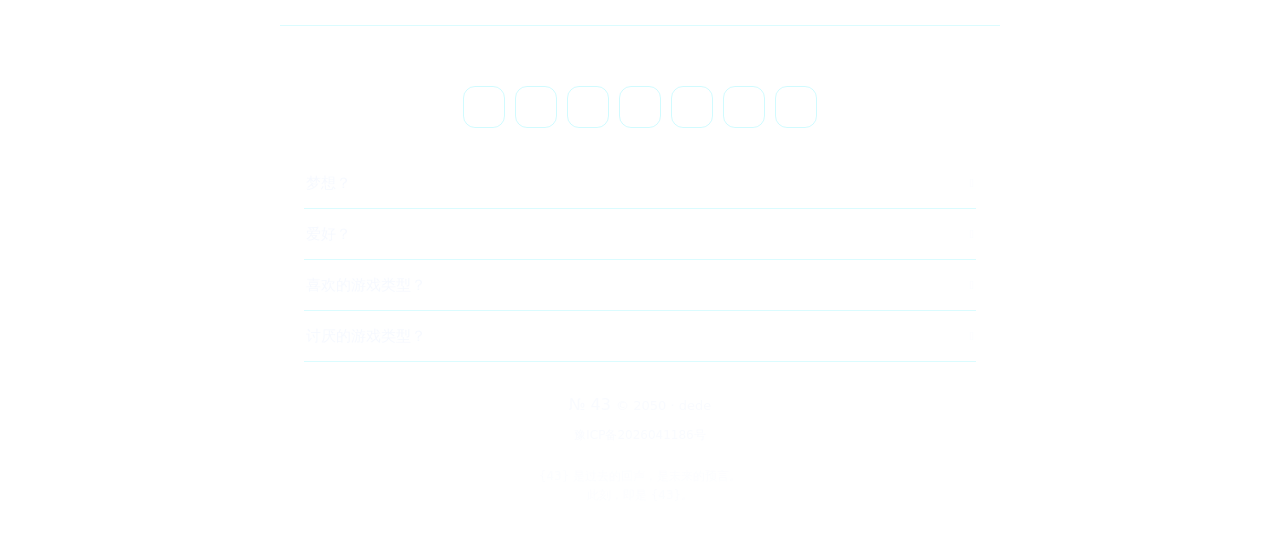
==== commit db73f019: "refactor: brass nameplate + 43 numbering system (day/night themes, drop neon/icon-font/ambient anim)" ====
--- a/index.html
+++ b/index.html
@@ -4,64 +4,81 @@
     <meta charset="UTF-8" />
     <meta name="viewport" content="width=device-width, initial-scale=1.0, viewport-fit=cover" />
     <meta name="description" content="dede 的个人主页" />
-    <meta name="theme-color" content="#0a0a12" />
-    <link rel="icon" href="data:image/svg+xml,<svg xmlns='http://www.w3.org/2000/svg' viewBox='0 0 100 100'><text y='.9em' font-size='90'>🐾</text></svg>" />
-    <link rel="preconnect" href="https://cdnjs.cloudflare.com" crossorigin />
-    <link rel="stylesheet" href="https://cdnjs.cloudflare.com/ajax/libs/font-awesome/6.5.0/css/all.min.css" />
+    <meta name="theme-color" content="#14110E" />
+    <link rel="icon" href="data:image/svg+xml,<svg xmlns='http://www.w3.org/2000/svg' viewBox='0 0 100 100'><rect width='100' height='100' fill='%2314110E'/><text x='50' y='60' font-size='50' font-family='monospace' fill='%23D9A85C' text-anchor='middle'>43</text></svg>" />
     <link rel="stylesheet" href="css/style.css" />
-    <title>dede</title>
+    <title>dede · № 43</title>
 </head>
-<body data-theme="cyber">
+<body data-theme="night">
 
-    <!-- 终端乱码交互层 -->
+    <!-- 彩蛋交互层（仅触发时短暂渲染） -->
     <canvas id="glitchCanvas" aria-hidden="true"></canvas>
 
-    <!-- 风格切换 -->
-    <button class="theme-toggle" id="themeToggle" role="button" aria-label="切换风格" title="切换风格">
-        <i class="fas fa-sun"></i>
-    </button>
+    <!-- 风格切换（方形铭牌） -->
+    <button class="theme-toggle" id="themeToggle" role="button" aria-label="切换主题" title="切换主题"></button>
 
     <!-- 彩蛋入口 -->
     <button class="egg-btn" id="eggBtn" role="button" aria-label="触发彩蛋" title="触发彩蛋">43</button>
 
-    <!-- 首屏 -->
+    <!-- 首屏 · 铭牌 -->
     <header class="hero" id="hero">
         <div class="hero-inner">
-            <h1 class="hero-title" id="logo">dede</h1>
+            <div class="hero-plate">
+                <div class="hero-top">
+                    <h1 class="hero-title" id="logo">dede</h1>
+                    <span class="hero-no" id="heroNo">№ 43</span>
+                </div>
+                <div class="hero-status">
+                    <span class="hero-status-item">主题 · <b id="heroTheme">—</b></span>
+                    <span class="hero-status-item">条目 · <b id="heroCount">—</b></span>
+                    <span class="hero-status-item">更新 · <b id="heroUpdated">—</b></span>
+                </div>
+            </div>
         </div>
     </header>
 
-    <!-- 想法流 -->
+    <!-- 想法流 · 索引 -->
     <main class="stream" id="stream">
         <div class="stream-head">
-            <h2>最近的想法</h2>
+            <h2>想法流</h2>
             <span class="stream-count" id="streamCount"></span>
         </div>
         <div class="post-list" id="postList"></div>
 
-        <!-- 小游戏入口 -->
-        <a class="game-shell" id="gameShell" href="#/game" aria-label="俄罗斯方块">
-            <i class="fas fa-gamepad"></i> 小游戏 <span class="game-tag">俄罗斯方块</span>
-        </a>
-
-        <!-- 实用小工具入口 -->
-        <a class="game-shell" id="toolsEntry" href="#/tools" aria-label="实用小工具">
-            <i class="fas fa-wrench"></i> 实用工具 <span class="game-tag">工具箱</span>
-        </a>
-
-        <!-- 世界观入口壳子 -->
-        <a class="game-shell" id="worldEntry" href="world/index.html" aria-label="世界观（构建中）">
-            <i class="fas fa-globe"></i> 世界观 <span class="game-tag">构建中</span>
-        </a>
+        <!-- 入口 · 控制条 -->
+        <div class="entry-bar">
+            <div class="section-label">入口</div>
+            <a class="entry entry-primary" id="gameShell" href="#/game" aria-label="俄罗斯方块">
+                <span class="entry-no">01</span>
+                <span class="entry-name">俄罗斯方块</span>
+                <span class="entry-status">可玩</span>
+                <span class="entry-arrow" aria-hidden="true">→</span>
+            </a>
+            <a class="entry" id="toolsEntry" href="#/tools" aria-label="工具箱">
+                <span class="entry-no">02</span>
+                <span class="entry-name">工具箱</span>
+                <span class="entry-status">8 个工具</span>
+                <span class="entry-arrow" aria-hidden="true">→</span>
+            </a>
+            <a class="entry" id="worldEntry" href="world/index.html" aria-label="世界观（构建中）">
+                <span class="entry-no">03</span>
+                <span class="entry-name">世界观</span>
+                <span class="entry-status">构建中</span>
+                <span class="entry-arrow" aria-hidden="true">→</span>
+            </a>
+        </div>
     </main>
 
-    <!-- 底部：个人信息（弱化） -->
+    <!-- 底部 · 编号体系 -->
     <footer class="footer" id="about">
         <div class="socials" id="socials"></div>
 
         <div class="faq" id="faq"></div>
 
-        <div class="copyright">© 2050 · dede</div>
+        <div class="foot-brand">
+            <span class="foot-no">№ 43</span>
+            <span class="copyright">© 2050 · dede</span>
+        </div>
         <div class="beian">
             <a href="https://beian.miit.gov.cn/" target="_blank" rel="noopener noreferrer">豫ICP备2026041186号</a>
         </div>
@@ -76,11 +93,11 @@
     <div class="tools-view" id="toolsView" aria-hidden="true">
         <div class="tools-panel">
             <div class="tools-head">
-                <span class="tools-title"><i class="fas fa-wrench"></i> 实用工具</span>
+                <span class="tools-title">实用工具</span>
                 <button class="tools-close" id="toolsClose" aria-label="关闭">×</button>
             </div>
             <div class="tools-main">
-                <div class="tools-tabs" id="toolsTabs" role="tablist"></div>
+                <div class="tools-tabs" id="toolsTabs"></div>
                 <div class="tools-body" id="toolsBody"></div>
             </div>
         </div>
@@ -90,7 +107,7 @@
     <div class="game-view" id="gameView" aria-hidden="true">
         <div class="game-panel">
             <div class="game-head">
-                <span class="game-title"><i class="fas fa-gamepad"></i> 俄罗斯方块</span>
+                <span class="game-title">俄罗斯方块</span>
                 <button class="game-close" id="gameClose" aria-label="关闭">×</button>
             </div>
             <div class="game-main">
--- a/css/style.css
+++ b/css/style.css
@@ -560,3 +560,177 @@
     .tool-tab { padding: 9px 10px; font-size: 12px; gap: 8px; }
     .tools-body { padding: 14px; }
 }
+
+/* ---------- 小游戏面板（俄罗斯方块） ---------- */
+.game-view {
+    position: fixed;
+    inset: 0;
+    z-index: 210;
+    display: flex;
+    align-items: center;
+    justify-content: center;
+    padding: 24px;
+    background: rgba(0, 0, 0, 0.5);
+    backdrop-filter: blur(6px);
+    -webkit-backdrop-filter: blur(6px);
+    opacity: 0;
+    visibility: hidden;
+    transition: opacity 0.3s ease, visibility 0.3s ease;
+}
+.game-view.open { opacity: 1; visibility: visible; }
+
+.game-panel {
+    width: 100%;
+    max-width: 580px;
+    display: flex;
+    flex-direction: column;
+    background: var(--card-bg);
+    border: 1px solid var(--card-border);
+    border-radius: 20px;
+    box-shadow: var(--card-shadow);
+    overflow: hidden;
+}
+.game-head {
+    display: flex;
+    align-items: center;
+    justify-content: space-between;
+    padding: 14px 18px;
+    border-bottom: 1px solid var(--line);
+}
+.game-title { font-family: var(--font-display); font-weight: 700; font-size: 17px; }
+.game-close {
+    width: 32px;
+    height: 32px;
+    border-radius: 50%;
+    border: 1px solid var(--card-border);
+    background: transparent;
+    color: var(--text-2);
+    font-size: 18px;
+    line-height: 1;
+    cursor: pointer;
+    transition: color 0.2s ease, border-color 0.2s ease;
+}
+.game-close:hover { color: var(--accent); border-color: var(--accent); }
+
+.game-main {
+    display: flex;
+    gap: 16px;
+    padding: 18px;
+    align-items: flex-start;
+}
+.game-stage {
+    position: relative;
+    flex: 1;
+    min-width: 0;
+    display: flex;
+    justify-content: center;
+    background: rgba(0, 0, 0, 0.28);
+    border: 1px solid var(--line);
+    border-radius: 12px;
+    padding: 10px;
+}
+.game-stage canvas {
+    display: block;
+    width: 100%;
+    max-width: 280px;
+    aspect-ratio: 1 / 2;
+    height: auto;
+}
+.game-side {
+    flex: 0 0 150px;
+    display: flex;
+    flex-direction: column;
+    gap: 10px;
+}
+.game-stat {
+    display: flex;
+    flex-direction: column;
+    padding: 8px 12px;
+    background: var(--shell-bg);
+    border: 1px solid var(--line);
+    border-radius: 10px;
+}
+.game-stat span { font-size: 11px; color: var(--text-3); }
+.game-stat strong { font-size: 20px; line-height: 1.2; color: var(--accent); font-family: var(--font-display); }
+.game-next {
+    display: flex;
+    flex-direction: column;
+    gap: 6px;
+    padding: 8px 12px;
+    background: var(--shell-bg);
+    border: 1px solid var(--line);
+    border-radius: 10px;
+}
+.game-next span { font-size: 11px; color: var(--text-3); }
+.game-next canvas { width: 80px; height: 80px; display: block; margin: 0 auto; }
+.game-btn {
+    padding: 10px;
+    border: 1px solid var(--card-border);
+    border-radius: 10px;
+    background: transparent;
+    color: var(--text-1);
+    cursor: pointer;
+    font-family: inherit;
+    font-size: 13px;
+    transition: color 0.2s ease, border-color 0.2s ease;
+}
+.game-btn:hover { border-color: var(--accent); color: var(--accent); }
+
+.game-overlay {
+    position: absolute;
+    inset: 0;
+    display: flex;
+    flex-direction: column;
+    align-items: center;
+    justify-content: center;
+    gap: 8px;
+    background: rgba(10, 10, 18, 0.82);
+    border-radius: 12px;
+    opacity: 0;
+    visibility: hidden;
+    transition: opacity 0.2s ease, visibility 0.2s ease;
+    cursor: pointer;
+}
+.game-overlay.show { opacity: 1; visibility: visible; }
+.over-title { font-family: var(--font-display); font-size: 22px; font-weight: 700; color: var(--accent); letter-spacing: 0.1em; }
+.over-score { font-size: 14px; color: var(--text-1); }
+.over-hint { font-size: 12px; color: var(--text-3); }
+
+.game-controls {
+    display: none;
+    gap: 10px;
+    justify-content: center;
+    padding: 0 18px 18px;
+}
+.game-controls button {
+    flex: 1;
+    max-width: 76px;
+    height: 52px;
+    border: 1px solid var(--card-border);
+    border-radius: 12px;
+    background: var(--shell-bg);
+    color: var(--text-1);
+    font-size: 22px;
+    line-height: 1;
+    cursor: pointer;
+    -webkit-tap-highlight-color: transparent;
+    user-select: none;
+    touch-action: manipulation;
+}
+.game-controls button:active { border-color: var(--accent); color: var(--accent); }
+
+@media (hover: none) and (pointer: coarse) {
+    .game-controls { display: flex; }
+}
+@media (max-width: 600px) {
+    .game-view { padding: 10px; }
+    .game-panel { max-height: 96vh; }
+    .game-main { flex-direction: column; align-items: center; }
+    .game-stage { width: 100%; }
+    .game-side { flex-direction: row; flex-wrap: wrap; justify-content: center; flex: 0 0 auto; width: 100%; }
+    .game-side .game-stat { flex: 1; min-width: 0; }
+    .game-next { flex-direction: row; align-items: center; }
+    .game-next canvas { width: 44px; height: 44px; }
+    .game-btn { flex: 0 0 100%; }
+    .game-controls { display: flex; }
+}
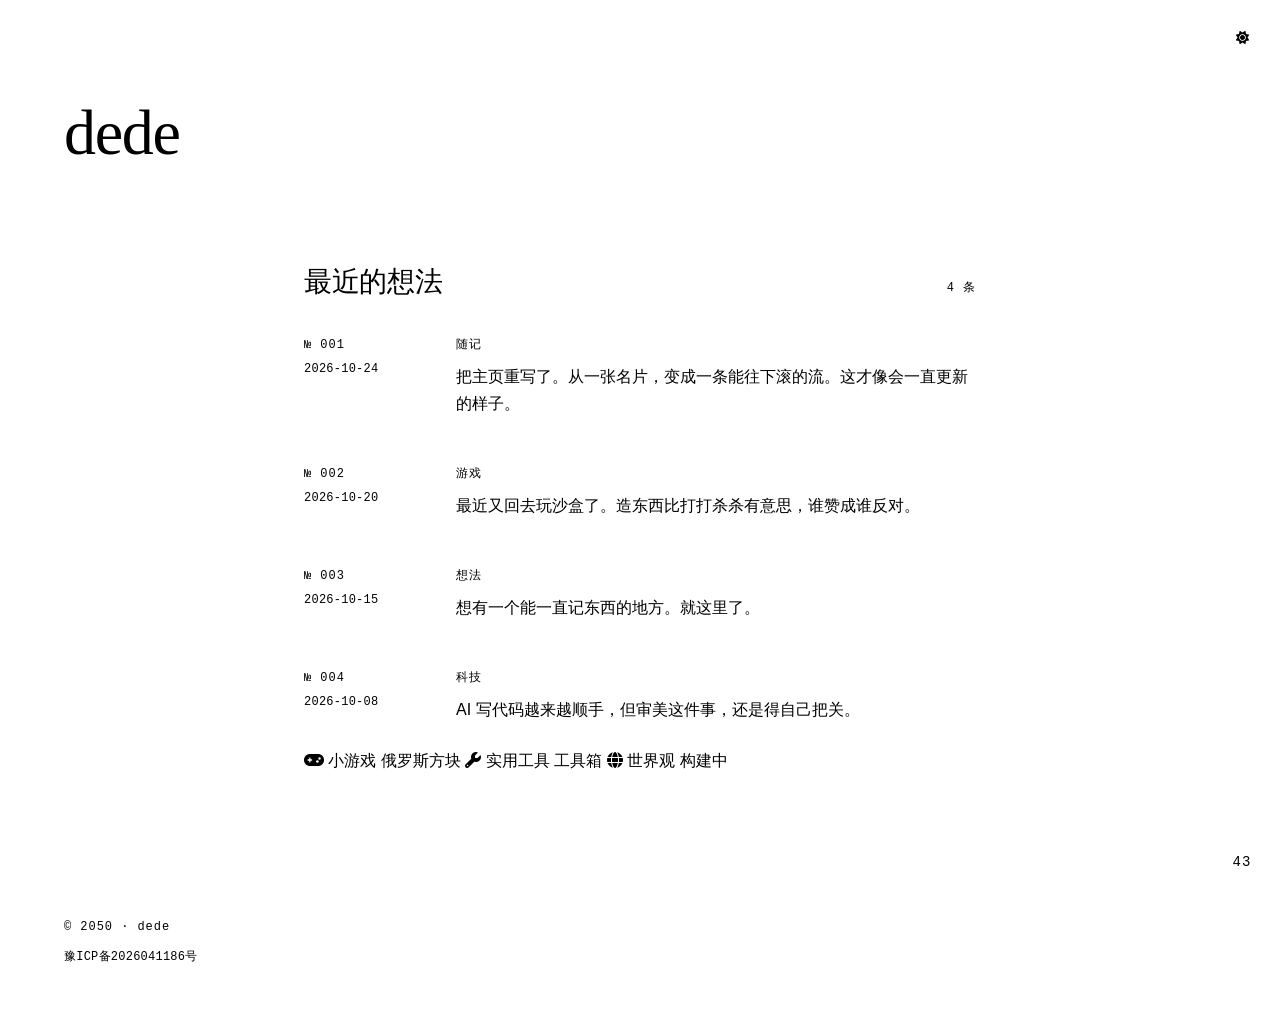
==== commit 18ca0f09: "revert: rollback visual refactor to neon (cyber/minimal)" ====
--- a/index.html
+++ b/index.html
@@ -4,81 +4,64 @@
     <meta charset="UTF-8" />
     <meta name="viewport" content="width=device-width, initial-scale=1.0, viewport-fit=cover" />
     <meta name="description" content="dede 的个人主页" />
-    <meta name="theme-color" content="#14110E" />
-    <link rel="icon" href="data:image/svg+xml,<svg xmlns='http://www.w3.org/2000/svg' viewBox='0 0 100 100'><rect width='100' height='100' fill='%2314110E'/><text x='50' y='60' font-size='50' font-family='monospace' fill='%23D9A85C' text-anchor='middle'>43</text></svg>" />
+    <meta name="theme-color" content="#0a0a12" />
+    <link rel="icon" href="data:image/svg+xml,<svg xmlns='http://www.w3.org/2000/svg' viewBox='0 0 100 100'><text y='.9em' font-size='90'>🐾</text></svg>" />
+    <link rel="preconnect" href="https://cdnjs.cloudflare.com" crossorigin />
+    <link rel="stylesheet" href="https://cdnjs.cloudflare.com/ajax/libs/font-awesome/6.5.0/css/all.min.css" />
     <link rel="stylesheet" href="css/style.css" />
-    <title>dede · № 43</title>
+    <title>dede</title>
 </head>
-<body data-theme="night">
+<body data-theme="cyber">
 
-    <!-- 彩蛋交互层（仅触发时短暂渲染） -->
+    <!-- 终端乱码交互层 -->
     <canvas id="glitchCanvas" aria-hidden="true"></canvas>
 
-    <!-- 风格切换（方形铭牌） -->
-    <button class="theme-toggle" id="themeToggle" role="button" aria-label="切换主题" title="切换主题"></button>
+    <!-- 风格切换 -->
+    <button class="theme-toggle" id="themeToggle" role="button" aria-label="切换风格" title="切换风格">
+        <i class="fas fa-sun"></i>
+    </button>
 
     <!-- 彩蛋入口 -->
     <button class="egg-btn" id="eggBtn" role="button" aria-label="触发彩蛋" title="触发彩蛋">43</button>
 
-    <!-- 首屏 · 铭牌 -->
+    <!-- 首屏 -->
     <header class="hero" id="hero">
         <div class="hero-inner">
-            <div class="hero-plate">
-                <div class="hero-top">
-                    <h1 class="hero-title" id="logo">dede</h1>
-                    <span class="hero-no" id="heroNo">№ 43</span>
-                </div>
-                <div class="hero-status">
-                    <span class="hero-status-item">主题 · <b id="heroTheme">—</b></span>
-                    <span class="hero-status-item">条目 · <b id="heroCount">—</b></span>
-                    <span class="hero-status-item">更新 · <b id="heroUpdated">—</b></span>
-                </div>
-            </div>
+            <h1 class="hero-title" id="logo">dede</h1>
         </div>
     </header>
 
-    <!-- 想法流 · 索引 -->
+    <!-- 想法流 -->
     <main class="stream" id="stream">
         <div class="stream-head">
-            <h2>想法流</h2>
+            <h2>最近的想法</h2>
             <span class="stream-count" id="streamCount"></span>
         </div>
         <div class="post-list" id="postList"></div>
 
-        <!-- 入口 · 控制条 -->
-        <div class="entry-bar">
-            <div class="section-label">入口</div>
-            <a class="entry entry-primary" id="gameShell" href="#/game" aria-label="俄罗斯方块">
-                <span class="entry-no">01</span>
-                <span class="entry-name">俄罗斯方块</span>
-                <span class="entry-status">可玩</span>
-                <span class="entry-arrow" aria-hidden="true">→</span>
-            </a>
-            <a class="entry" id="toolsEntry" href="#/tools" aria-label="工具箱">
-                <span class="entry-no">02</span>
-                <span class="entry-name">工具箱</span>
-                <span class="entry-status">8 个工具</span>
-                <span class="entry-arrow" aria-hidden="true">→</span>
-            </a>
-            <a class="entry" id="worldEntry" href="world/index.html" aria-label="世界观（构建中）">
-                <span class="entry-no">03</span>
-                <span class="entry-name">世界观</span>
-                <span class="entry-status">构建中</span>
-                <span class="entry-arrow" aria-hidden="true">→</span>
-            </a>
-        </div>
+        <!-- 小游戏入口 -->
+        <a class="game-shell" id="gameShell" href="#/game" aria-label="俄罗斯方块">
+            <i class="fas fa-gamepad"></i> 小游戏 <span class="game-tag">俄罗斯方块</span>
+        </a>
+
+        <!-- 实用小工具入口 -->
+        <a class="game-shell" id="toolsEntry" href="#/tools" aria-label="实用小工具">
+            <i class="fas fa-wrench"></i> 实用工具 <span class="game-tag">工具箱</span>
+        </a>
+
+        <!-- 世界观入口壳子 -->
+        <a class="game-shell" id="worldEntry" href="world/index.html" aria-label="世界观（构建中）">
+            <i class="fas fa-globe"></i> 世界观 <span class="game-tag">构建中</span>
+        </a>
     </main>
 
-    <!-- 底部 · 编号体系 -->
+    <!-- 底部：个人信息（弱化） -->
     <footer class="footer" id="about">
         <div class="socials" id="socials"></div>
 
         <div class="faq" id="faq"></div>
 
-        <div class="foot-brand">
-            <span class="foot-no">№ 43</span>
-            <span class="copyright">© 2050 · dede</span>
-        </div>
+        <div class="copyright">© 2050 · dede</div>
         <div class="beian">
             <a href="https://beian.miit.gov.cn/" target="_blank" rel="noopener noreferrer">豫ICP备2026041186号</a>
         </div>
@@ -93,11 +76,11 @@
     <div class="tools-view" id="toolsView" aria-hidden="true">
         <div class="tools-panel">
             <div class="tools-head">
-                <span class="tools-title">实用工具</span>
+                <span class="tools-title"><i class="fas fa-wrench"></i> 实用工具</span>
                 <button class="tools-close" id="toolsClose" aria-label="关闭">×</button>
             </div>
             <div class="tools-main">
-                <div class="tools-tabs" id="toolsTabs"></div>
+                <div class="tools-tabs" id="toolsTabs" role="tablist"></div>
                 <div class="tools-body" id="toolsBody"></div>
             </div>
         </div>
@@ -107,7 +90,7 @@
     <div class="game-view" id="gameView" aria-hidden="true">
         <div class="game-panel">
             <div class="game-head">
-                <span class="game-title">俄罗斯方块</span>
+                <span class="game-title"><i class="fas fa-gamepad"></i> 俄罗斯方块</span>
                 <button class="game-close" id="gameClose" aria-label="关闭">×</button>
             </div>
             <div class="game-main">
--- a/css/style.css
+++ b/css/style.css
@@ -1,51 +1,44 @@
 /* ============================================================
-   dede · 想法与分享
-   两套风格：赛博（cyber）/ 极简（minimal）
+   dede · 铭牌 · № 43
+   两套主题：night（夜间）/ day（日间）
+   强调色统一为黄铜，警示色铁锈红；层次用发丝线与 inset 凹槽。
    ============================================================ */
 
+/* ---------- 字体（三族分工，全部系统字体栈） ---------- */
+:root {
+    --font-mono: ui-monospace, "JetBrains Mono", "Cascadia Mono", Consolas, "SF Mono", monospace;
+    --font-serif: "Songti SC", "Noto Serif CJK SC", "Source Han Serif SC", "STSong", SimSun, serif;
+    --font-sans: "PingFang SC", "Microsoft YaHei", -apple-system, "Segoe UI", sans-serif;
+}
+
 /* ---------- 主题变量 ---------- */
-body[data-theme="cyber"] {
-    --bg: #0a0a12;
-    --bg-grad: radial-gradient(130% 100% at 50% -10%, #1a1840 0%, #0a0a12 58%);
-    --bg-2: #12102a;
-    --text-1: #f2f6ff;
-    --text-2: rgba(242, 246, 255, 0.72);
-    --text-3: rgba(242, 246, 255, 0.46);
-    --accent: #00e5ff;
-    --accent-2: #ff2ec4;
-    --accent-glow: rgba(0, 229, 255, 0.5);
-    --card-bg: rgba(20, 20, 42, 0.55);
-    --card-border: rgba(0, 229, 255, 0.18);
-    --card-shadow: 0 20px 60px rgba(0, 0, 0, 0.5);
-    --line: rgba(0, 229, 255, 0.14);
-    --tag-bg: rgba(0, 229, 255, 0.12);
-    --tag-color: #7df9ff;
-    --font-display: "Segoe UI", system-ui, -apple-system, sans-serif;
-    --font-body: "Segoe UI", system-ui, -apple-system, sans-serif;
-    --title-glow: 0 0 30px rgba(0, 229, 255, 0.35), 0 0 90px rgba(255, 46, 196, 0.25);
-    --shell-bg: rgba(20, 20, 42, 0.4);
-}
-
-body[data-theme="minimal"] {
-    --bg: #f7f7f4;
-    --bg-grad: radial-gradient(120% 100% at 50% -10%, #ffffff 0%, #f7f7f4 60%);
-    --bg-2: #efefea;
-    --text-1: #141414;
-    --text-2: rgba(20, 20, 20, 0.66);
-    --text-3: rgba(20, 20, 20, 0.42);
-    --accent: #141414;
-    --accent-2: #555555;
-    --accent-glow: rgba(0, 0, 0, 0.08);
-    --card-bg: #ffffff;
-    --card-border: #e6e6e1;
-    --card-shadow: 0 12px 40px rgba(0, 0, 0, 0.06);
-    --line: #e6e6e1;
-    --tag-bg: #f0f0ec;
-    --tag-color: #555555;
-    --font-display: Georgia, "Times New Roman", serif;
-    --font-body: -apple-system, "Helvetica Neue", "PingFang SC", sans-serif;
-    --title-glow: none;
-    --shell-bg: #ffffff;
+body[data-theme="night"] {
+    --bg: #14110E;                          /* 底：暖黑，禁止纯黑 */
+    --surface: #1C1814;                     /* 表面：暖深棕 */
+    --hairline: rgba(232, 220, 192, 0.14);  /* 发丝线：暖象牙半透明 */
+    --text-1: #E8DCC0;                      /* 正文：暖象牙 */
+    --text-2: #A7967A;                      /* 次级：暖沙灰 */
+    --accent: #D9A85C;                      /* 强调：黄铜 */
+    --accent-ink: #14110E;                  /* 强调色上的文字 */
+    --rust: #D2543A;                        /* 警示：铁锈红 */
+    --recess: rgba(0, 0, 0, 0.24);          /* 内凹阴影 */
+    --inset-hi: rgba(232, 220, 192, 0.05);  /* 凹槽高光 */
+    --overlay: rgba(20, 17, 14, 0.66);      /* 面板遮罩 */
+    --stage: #100D0B;                       /* 游戏屏幕底 */
+}
+body[data-theme="day"] {
+    --bg: #F4EFE4;                          /* 底：暖米 */
+    --surface: #FBF7EE;                     /* 表面：暖白，禁止纯白 */
+    --hairline: #D8CDB8;                    /* 发丝线：暖沙 */
+    --text-1: #1E1A14;                      /* 正文：暖黑 */
+    --text-2: #6B5F4C;                      /* 次级：暖棕 */
+    --accent: #8A5A1C;                      /* 强调：深黄铜 */
+    --accent-ink: #FBF7EE;                  /* 强调色上的文字 */
+    --rust: #A83A22;                        /* 警示：铁锈红 */
+    --recess: rgba(0, 0, 0, 0.05);
+    --inset-hi: rgba(30, 26, 20, 0.05);
+    --overlay: rgba(30, 26, 20, 0.28);
+    --stage: #14110E;                       /* 游戏屏幕恒为暗屏（设备屏） */
 }
 
 /* ---------- 重置 ---------- */
@@ -54,18 +47,25 @@
 html { scroll-behavior: smooth; }
 
 body {
-    font-family: var(--font-body);
-    background: var(--bg-grad) fixed;
-    color: var(--text-1);
-    line-height: 1.6;
+    font-family: var(--font-sans);
+    background: var(--bg);
+    color: var(--text-1);
+    line-height: 1.65;
     -webkit-font-smoothing: antialiased;
     overflow-x: hidden;
-    transition: background-color 0.45s ease, color 0.45s ease;
+    transition: background-color 0.3s ease-out, color 0.3s ease-out;
 }
 
 a { color: inherit; text-decoration: none; }
 
-/* ---------- 终端乱码交互层 ---------- */
+/* ---------- 全局焦点（focus-visible：2px 实线 + 2px offset） ---------- */
+:focus { outline: none; }
+:focus-visible {
+    outline: 2px solid var(--accent);
+    outline-offset: 2px;
+}
+
+/* ---------- 终端乱码交互层（仅彩蛋触发时短暂渲染） ---------- */
 #glitchCanvas {
     position: fixed;
     inset: 0;
@@ -74,349 +74,473 @@
     pointer-events: none;
 }
 
-/* 赛博主题扫描线 */
-body[data-theme="cyber"]::before {
-    content: "";
-    position: fixed;
-    inset: 0;
-    z-index: 1;
-    pointer-events: none;
-    background: repeating-linear-gradient(0deg, rgba(0, 229, 255, 0.025) 0 1px, transparent 1px 3px);
-    mix-blend-mode: screen;
-}
-
 /* ---------- 内容层级 ---------- */
 .hero, .stream, .footer { position: relative; z-index: 2; }
 
-/* ---------- 风格切换按钮 ---------- */
+/* ---------- 风格切换按钮（方形铭牌） ---------- */
 .theme-toggle {
     position: fixed;
-    top: 18px;
-    right: 18px;
-    z-index: 20;
+    top: 16px;
+    right: 16px;
+    z-index: 60;
     width: 44px;
     height: 44px;
-    border-radius: 50%;
-    border: 1px solid var(--card-border);
-    background: var(--shell-bg);
-    color: var(--text-1);
-    font-size: 18px;
-    cursor: pointer;
-    backdrop-filter: blur(10px);
-    -webkit-backdrop-filter: blur(10px);
-    box-shadow: var(--card-shadow);
-    transition: transform 0.3s ease, background-color 0.45s ease, border-color 0.45s ease, color 0.45s ease;
-}
-.theme-toggle:hover { transform: translateY(-2px) scale(1.05); }
-.theme-toggle:active { transform: scale(0.94); }
-
-/* ---------- 彩蛋入口按钮 ---------- */
+    display: flex;
+    align-items: center;
+    justify-content: center;
+    border: 1px solid var(--hairline);
+    background: var(--surface);
+    color: var(--text-1);
+    cursor: pointer;
+    border-radius: 0;
+    transition: color 0.15s ease-out, border-color 0.15s ease-out,
+        background-color 0.3s ease-out;
+}
+.theme-toggle:hover { color: var(--accent); border-color: var(--accent); }
+.theme-toggle:active { transform: translateY(1px); }
+.theme-toggle svg { display: block; }
+
+/* ---------- 彩蛋入口按钮（43 号铭牌） ---------- */
 .egg-btn {
     position: fixed;
-    bottom: calc(22px + env(safe-area-inset-bottom, 0px));
-    right: 22px;
-    z-index: 20;
-    width: 52px;
-    height: 52px;
-    border-radius: 50%;
-    border: 1px solid var(--card-border);
-    background: var(--shell-bg);
-    color: var(--accent);
-    font-size: 17px;
-    font-weight: 700;
-    font-family: "Courier New", monospace;
-    cursor: pointer;
-    backdrop-filter: blur(10px);
-    -webkit-backdrop-filter: blur(10px);
-    box-shadow: var(--card-shadow);
-    transition: transform 0.3s ease, background-color 0.45s ease, border-color 0.45s ease, color 0.45s ease;
-}
-.egg-btn:hover { transform: translateY(-2px) scale(1.08); }
-.egg-btn:active { transform: scale(0.92); }
-
-/* ---------- 首屏 ---------- */
-.hero {
-    min-height: 100vh;
-    min-height: 100svh;
+    bottom: calc(16px + env(safe-area-inset-bottom, 0px));
+    right: 16px;
+    z-index: 60;
+    width: 44px;
+    height: 44px;
     display: flex;
     align-items: center;
     justify-content: center;
-    text-align: center;
-    padding: 24px;
-}
-.hero-inner {
-    animation: heroIn 0.9s cubic-bezier(0.22, 1, 0.36, 1) both;
+    border: 1px solid var(--hairline);
+    background: var(--surface);
+    color: var(--accent);
+    font-family: var(--font-mono);
+    font-size: 14px;
+    letter-spacing: 0.08em;
+    cursor: pointer;
+    border-radius: 0;
+    transition: color 0.15s ease-out, border-color 0.15s ease-out,
+        background-color 0.15s ease-out;
+}
+.egg-btn:hover { background: var(--accent); color: var(--accent-ink); border-color: var(--accent); }
+.egg-btn:active { transform: translateY(1px); }
+
+/* ============================================================
+   首屏 · 铭牌
+   ============================================================ */
+.hero {
+    width: 100%;
+    max-width: 1200px;
+    margin: 0 auto;
+    padding: 96px 24px 96px;   /* 顶部留白 + hero 下 96px 节奏 */
+}
+.hero-inner { width: 100%; }
+
+/* 铭牌：双线边框 + 内凹，表达「刻上去的牌子」 */
+.hero-plate {
+    position: relative;
+    border: 1px solid var(--hairline);
+    background: var(--surface);
+    padding: 36px 40px 28px;
+    box-shadow: var(--inset-hi) 0 1px 0 0 inset;
+}
+.hero-plate::before {
+    content: "";
+    position: absolute;
+    inset: 4px;
+    border: 1px solid var(--hairline);
+    opacity: 0.6;
+    pointer-events: none;
+}
+
+.hero-top {
+    display: flex;
+    justify-content: space-between;
+    align-items: flex-start;
+    gap: 24px;
 }
 .hero-title {
-    font-family: var(--font-display);
-    font-size: clamp(64px, 16vw, 150px);
-    font-weight: 800;
-    letter-spacing: 0.02em;
-    line-height: 1;
-    text-shadow: var(--title-glow);
+    font-family: var(--font-serif);
+    font-size: 64px;
+    line-height: 1.15;
+    letter-spacing: -0.02em;
+    font-weight: 400;
+    color: var(--text-1);
     cursor: default;
     user-select: none;
 }
-.hero-sub {
-    margin-top: 18px;
-    font-size: clamp(15px, 2.4vw, 19px);
-    color: var(--text-2);
-    letter-spacing: 0.04em;
-}
-@keyframes heroIn {
-    from { opacity: 0; transform: translateY(30px); }
-    to { opacity: 1; transform: translateY(0); }
-}
-/* ---------- 想法流 ---------- */
+.hero-no {
+    font-family: var(--font-mono);
+    font-size: 20px;
+    letter-spacing: 0.08em;
+    color: var(--accent);
+    white-space: nowrap;
+    padding-top: 8px;
+}
+/* 彩蛋：编号翻转 */
+.hero-no.flip { animation: noFlip 0.4s ease-out; }
+@keyframes noFlip {
+    0% { transform: perspective(500px) rotateX(0deg); }
+    50% { transform: perspective(500px) rotateX(-90deg); }
+    100% { transform: perspective(500px) rotateX(0deg); }
+}
+
+/* 状态条：主题 / 条目总数 / 最后更新 */
+.hero-status {
+    display: flex;
+    flex-wrap: wrap;
+    gap: 12px 40px;
+    margin-top: 36px;
+    padding-top: 16px;
+    border-top: 1px solid var(--hairline);
+}
+.hero-status-item {
+    font-family: var(--font-mono);
+    font-size: 12px;
+    letter-spacing: 0.08em;
+    color: var(--text-2);
+}
+.hero-status-item b {
+    font-weight: 400;
+    color: var(--text-1);
+}
+
+/* ============================================================
+   想法流 · 索引条目
+   ============================================================ */
 .stream {
     max-width: 720px;
     margin: 0 auto;
-    padding: 40px 24px 80px;
+    padding: 0 24px 24px;
 }
 .stream-head {
     display: flex;
     align-items: baseline;
-    gap: 12px;
-    margin-bottom: 28px;
+    justify-content: space-between;
+    padding-bottom: 14px;
+    border-bottom: 1px solid var(--hairline);
+    margin-bottom: 0;
 }
 .stream-head h2 {
-    font-family: var(--font-display);
+    font-family: var(--font-serif);
     font-size: 28px;
-    font-weight: 700;
+    font-weight: 400;
+    letter-spacing: -0.01em;
+    line-height: 1.15;
 }
 .stream-count {
-    font-size: 13px;
-    color: var(--text-3);
-}
-
-.post-list {
+    font-family: var(--font-mono);
+    font-size: 12px;
+    letter-spacing: 0.08em;
+    color: var(--text-2);
+}
+
+.post-list { display: flex; flex-direction: column; }
+
+.post-item {
+    display: grid;
+    grid-template-columns: 128px 1fr;
+    gap: 24px;
+    padding: 24px 0;              /* 上下 24px = 每段 48px 节奏 */
+    border-bottom: 1px solid var(--hairline);
+}
+/* 最新一条：左侧加一条黄铜竖线 */
+.post-item:first-child { position: relative; }
+.post-item:first-child::before {
+    content: "";
+    position: absolute;
+    left: -16px;
+    top: 24px;
+    bottom: 24px;
+    width: 2px;
+    background: var(--accent);
+}
+
+.post-side {
     display: flex;
     flex-direction: column;
-    gap: 18px;
-}
-
-.post-card {
-    background: var(--card-bg);
-    border: 1px solid var(--card-border);
-    border-radius: 18px;
-    padding: 22px 24px;
-    box-shadow: var(--card-shadow);
-    backdrop-filter: blur(14px);
-    -webkit-backdrop-filter: blur(14px);
-    opacity: 0;
-    transform: translateY(26px);
-    transition: opacity 0.7s cubic-bezier(0.22, 1, 0.36, 1), transform 0.7s cubic-bezier(0.22, 1, 0.36, 1),
-        background-color 0.45s ease, border-color 0.45s ease;
-}
-.post-card.visible { opacity: 1; transform: translateY(0); }
-.post-card:hover {
-    transform: translateY(-3px);
-    border-color: var(--accent);
-}
-.post-meta {
-    display: flex;
-    align-items: center;
-    gap: 10px;
-    margin-bottom: 10px;
+    gap: 4px;
+}
+.post-no {
+    font-family: var(--font-mono);
+    font-size: 12px;
+    letter-spacing: 0.08em;
+    color: var(--accent);
+    line-height: 1.65;
+}
+.post-time {
+    font-family: var(--font-mono);
+    font-size: 12px;
+    letter-spacing: 0.02em;
+    color: var(--text-2);
+}
+
+.post-main {
+    display: flex;
+    flex-direction: column;
+    gap: 8px;
+    min-width: 0;
 }
 .post-tag {
-    font-size: 12px;
-    font-weight: 600;
-    color: var(--tag-color);
-    background: var(--tag-bg);
-    padding: 3px 10px;
-    border-radius: 20px;
-}
-.post-time {
-    font-size: 12px;
-    color: var(--text-3);
+    font-family: var(--font-mono);
+    font-size: 12px;
+    letter-spacing: 0.08em;
+    color: var(--text-2);
 }
 .post-text {
     font-size: 16px;
+    line-height: 1.65;
     color: var(--text-1);
     white-space: pre-wrap;
     word-break: break-word;
 }
 
-/* ---------- 小游戏入口壳子 ---------- */
-.game-shell {
-    display: flex;
+/* ============================================================
+   入口 · 控制条
+   ============================================================ */
+.entry-bar { margin-top: 64px; }
+
+.section-label {
+    font-family: var(--font-mono);
+    font-size: 12px;
+    letter-spacing: 0.08em;
+    color: var(--text-2);
+    padding-bottom: 12px;
+    border-bottom: 1px solid var(--hairline);
+    margin-bottom: 0;
+}
+
+.entry {
+    display: grid;
+    grid-template-columns: 48px 1fr auto auto;
     align-items: center;
-    justify-content: center;
-    gap: 8px;
-    margin-top: 32px;
-    padding: 16px;
-    background: var(--shell-bg);
-    border: 1px dashed var(--card-border);
-    border-radius: 16px;
-    color: var(--text-2);
-    font-size: 15px;
-    font-weight: 600;
-    cursor: pointer;
-    transition: border-color 0.3s ease, color 0.3s ease, background-color 0.45s ease;
-}
-.game-shell i { color: var(--accent); }
-.game-shell:hover { border-color: var(--accent); color: var(--text-1); }
-.game-tag {
-    font-size: 11px;
-    font-weight: 700;
-    color: var(--tag-color);
-    background: var(--tag-bg);
-    padding: 2px 8px;
-    border-radius: 20px;
-}
-
-/* ---------- 底部 ---------- */
+    gap: 16px;
+    padding: 20px 4px;
+    border-bottom: 1px solid var(--hairline);
+    color: var(--text-1);
+    transition: background-color 0.15s ease-out;
+}
+.entry-primary { padding: 28px 4px; }   /* 俄罗斯方块主项：更高的行 */
+.entry:hover { background: var(--surface); }
+
+.entry-no {
+    font-family: var(--font-mono);
+    font-size: 12px;
+    letter-spacing: 0.08em;
+    color: var(--text-2);
+}
+.entry-name {
+    font-family: var(--font-serif);
+    font-size: 20px;
+    letter-spacing: -0.01em;
+    line-height: 1.15;
+}
+.entry-primary .entry-name { font-size: 28px; }
+.entry:hover .entry-name { color: var(--accent); }
+
+.entry-status {
+    font-family: var(--font-mono);
+    font-size: 12px;
+    letter-spacing: 0.08em;
+    color: var(--text-2);
+}
+.entry-arrow {
+    font-family: var(--font-mono);
+    font-size: 16px;
+    color: var(--accent);
+    transition: transform 0.15s ease-out;
+}
+.entry:hover .entry-arrow { transform: translateX(1px); }
+
+/* ============================================================
+   页脚 · 编号体系
+   ============================================================ */
 .footer {
-    max-width: 720px;
+    max-width: 1200px;              /* 页脚允许全宽到 1200px（与 hero 一致，刻意不等宽） */
     margin: 0 auto;
-    padding: 60px 24px 40px;
-    text-align: center;
-    color: var(--text-3);
-    border-top: 1px solid var(--line);
+    padding: 80px 24px 40px;        /* 页脚 80px 节奏 */
+    color: var(--text-2);
 }
 
 .socials {
     display: flex;
     flex-wrap: wrap;
-    justify-content: center;
-    gap: 10px;
-    margin-bottom: 30px;
+    gap: 8px 20px;
+    max-width: 720px;               /* 正文列宽约束，保证行宽 */
+    margin-bottom: 40px;
 }
 .social-link {
-    width: 42px;
-    height: 42px;
-    display: flex;
-    align-items: center;
-    justify-content: center;
-    border: 1px solid var(--card-border);
-    border-radius: 12px;
-    color: var(--text-2);
-    font-size: 17px;
-    transition: color 0.25s ease, border-color 0.25s ease, transform 0.25s ease, background-color 0.45s ease;
-}
-.social-link:hover {
-    color: var(--accent);
-    border-color: var(--accent);
-    transform: translateY(-2px);
-}
-
-.faq {
-    text-align: left;
-    margin-bottom: 30px;
-}
-.faq details {
-    border-bottom: 1px solid var(--line);
-}
+    font-family: var(--font-mono);
+    font-size: 14px;
+    letter-spacing: 0.02em;
+    color: var(--text-2);
+    padding: 4px 0;
+    border-bottom: 1px solid transparent;
+    transition: color 0.15s ease-out, border-color 0.15s ease-out;
+}
+.social-link:hover { color: var(--accent); border-bottom-color: var(--accent); }
+.social-link:active { color: var(--accent); }
+
+.faq { max-width: 720px; margin-bottom: 40px; }   /* 正文列宽约束 */
+.faq details { border-bottom: 1px solid var(--hairline); }
 .faq summary {
     list-style: none;
     display: flex;
     align-items: center;
     justify-content: space-between;
-    padding: 13px 2px;
-    font-size: 15px;
-    color: var(--text-2);
-    cursor: pointer;
-    transition: color 0.25s ease;
+    padding: 16px 2px;
+    font-size: 16px;
+    color: var(--text-1);
+    cursor: pointer;
+    transition: color 0.15s ease-out;
 }
 .faq summary::-webkit-details-marker { display: none; }
-.faq summary:hover { color: var(--text-1); }
+.faq summary:hover { color: var(--accent); }
 .faq summary::after {
-    content: "\f078";
-    font-family: "Font Awesome 6 Free";
-    font-weight: 900;
-    font-size: 12px;
-    color: var(--text-3);
-    transition: transform 0.25s ease;
-}
-.faq details[open] summary::after { transform: rotate(180deg); }
+    content: "+";
+    font-family: var(--font-mono);
+    font-size: 16px;
+    color: var(--text-2);
+    transition: transform 0.15s ease-out;
+}
+.faq details[open] summary::after { transform: rotate(45deg); }
 .faq-answer {
-    padding: 0 2px 14px;
+    padding: 0 2px 16px;
     font-size: 14px;
-    color: var(--text-3);
-}
-
-.copyright { font-size: 13px; margin-top: 4px; }
-.beian { font-size: 12px; margin-top: 8px; }
-.beian a { color: var(--text-3); }
+    line-height: 1.65;
+    color: var(--text-2);
+}
+
+/* 页脚品牌行：№ 43 与 © 同排 */
+.foot-brand {
+    display: flex;
+    align-items: baseline;
+    justify-content: space-between;
+    padding-top: 20px;
+    border-top: 1px solid var(--hairline);
+}
+.foot-no {
+    font-family: var(--font-mono);
+    font-size: 14px;
+    letter-spacing: 0.08em;
+    color: var(--accent);
+}
+.copyright {
+    font-family: var(--font-mono);
+    font-size: 12px;
+    letter-spacing: 0.08em;
+    color: var(--text-2);
+}
+.beian {
+    font-family: var(--font-mono);
+    font-size: 12px;
+    letter-spacing: 0.02em;
+    margin-top: 10px;
+    color: var(--text-2);
+}
+.beian a { color: var(--text-2); }
 .beian a:hover { color: var(--accent); }
 
-/* ---------- 43 彩蛋 ---------- */
+/* ---------- 43 彩蛋（随机文案入口） ---------- */
 .easter-egg {
-    margin: 22px auto 0;
-    max-width: 420px;
-    font-size: 12px;
-    color: var(--text-3);
-    opacity: 0.55;
-    cursor: pointer;
-    transition: opacity 0.25s ease;
-}
-.easter-egg:hover { opacity: 0.9; }
+    margin: 28px 0 0;
+    font-size: 13px;
+    line-height: 1.65;
+    color: var(--text-2);
+    opacity: 0.7;
+    cursor: pointer;
+    transition: color 0.15s ease-out, opacity 0.15s ease-out;
+}
+.easter-egg:hover { opacity: 1; color: var(--text-1); }
 
 /* ---------- Toast ---------- */
 .toast {
     position: fixed;
     left: 50%;
     bottom: 34px;
-    transform: translateX(-50%) translateY(20px);
-    z-index: 40;
+    transform: translateX(-50%) translateY(12px);
+    z-index: 300;
     max-width: 88vw;
-    padding: 10px 18px;
-    border-radius: 12px;
-    background: rgba(12, 12, 20, 0.9);
-    color: #fff;
-    font-size: 14px;
-    box-shadow: 0 10px 30px rgba(0, 0, 0, 0.35);
+    padding: 10px 16px;
+    border: 1px solid var(--hairline);
+    border-radius: 2px;
+    background: var(--surface);
+    color: var(--text-1);
+    font-family: var(--font-mono);
+    font-size: 13px;
+    letter-spacing: 0.02em;
     opacity: 0;
     pointer-events: none;
-    transition: opacity 0.3s ease, transform 0.3s ease;
+    transition: opacity 0.3s ease-out, transform 0.3s ease-out;
 }
 .toast.show {
     opacity: 1;
     transform: translateX(-50%) translateY(0);
 }
 
-/* ---------- 43 全屏模式 ---------- */
+/* ============================================================
+   43 全屏模式（彩蛋专用，仅此一处保留轻微金辉）
+   ============================================================ */
 body.forty-three-mode .hero-title,
-body.forty-three-mode .hero-sub,
-body.forty-three-mode .post-text,
-body.forty-three-mode .post-tag,
-body.forty-three-mode .post-time,
+body.forty-three-mode .hero-no,
+body.forty-three-mode .hero-status-item,
 body.forty-three-mode .stream-head h2,
 body.forty-three-mode .stream-count,
-body.forty-three-mode .game-shell,
+body.forty-three-mode .post-no,
+body.forty-three-mode .post-time,
+body.forty-three-mode .post-tag,
+body.forty-three-mode .post-text,
+body.forty-three-mode .section-label,
+body.forty-three-mode .entry-no,
+body.forty-three-mode .entry-name,
+body.forty-three-mode .entry-status,
+body.forty-three-mode .entry-arrow,
 body.forty-three-mode .social-link,
 body.forty-three-mode .faq,
+body.forty-three-mode .foot-no,
 body.forty-three-mode .copyright,
 body.forty-three-mode .beian,
 body.forty-three-mode .easter-egg {
-    color: #ffdd44 !important;
-    text-shadow: 0 0 30px #ffdd44, 0 0 60px #ffaa00 !important;
-}
-body.forty-three-mode .post-card {
-    border-color: rgba(255, 221, 68, 0.5) !important;
+    color: var(--accent) !important;
+    text-shadow: 0 0 12px var(--accent) !important;
+}
+body.forty-three-mode .post-item,
+body.forty-three-mode .entry {
+    border-color: var(--accent) !important;
 }
 
 /* ---------- 动效降级 ---------- */
 @media (prefers-reduced-motion: reduce) {
     html { scroll-behavior: auto; }
-    .hero-inner { animation: none; }
-    .post-card { transition: opacity 0.3s ease; transform: none; }
+    .hero-no.flip { animation: none; }
+    * { transition-duration: 0.01ms !important; }
 }
 
 /* ---------- 响应式 ---------- */
 @media (max-width: 600px) {
-    .theme-toggle { top: 14px; right: 14px; width: 40px; height: 40px; font-size: 16px; }
-    .stream { padding: 30px 18px 60px; }
-    .stream-head h2 { font-size: 24px; }
-    .post-card { padding: 18px 18px; border-radius: 15px; }
-    .post-text { font-size: 15px; }
-    .footer { padding: 44px 18px 32px; }
-    .social-link { width: 40px; height: 40px; }
-}
-
-/* ---------- 实用工具面板 ---------- */
-.tools-view {
+    .hero { padding: 72px 16px 72px; }
+    .hero-plate { padding: 24px 20px 20px; }
+    .hero-title { font-size: 40px; }
+    .hero-status { gap: 12px 20px; }
+
+    .stream { padding: 0 16px 16px; }
+    .post-item { grid-template-columns: 1fr; gap: 8px; padding: 20px 0; }
+    .post-item:first-child::before { left: -8px; top: 20px; bottom: 20px; }
+    .post-side { flex-direction: row; align-items: baseline; gap: 12px; }
+
+    .entry { grid-template-columns: 40px 1fr auto; padding: 18px 2px; }
+    .entry-primary { padding: 24px 2px; }
+    .entry-status { grid-column: 2; grid-row: 2; }
+    .entry-arrow { grid-column: 3; grid-row: 1; }
+
+    .footer { padding: 56px 16px 32px; }
+}
+
+/* ============================================================
+   实用工具面板
+   ============================================================ */
+.tools-view,
+.game-view {
     position: fixed;
     inset: 0;
     z-index: 200;
@@ -424,48 +548,66 @@
     align-items: center;
     justify-content: center;
     padding: 24px;
-    background: rgba(0, 0, 0, 0.45);
-    backdrop-filter: blur(6px);
-    -webkit-backdrop-filter: blur(6px);
+    background: var(--overlay);
     opacity: 0;
     visibility: hidden;
-    transition: opacity 0.3s ease, visibility 0.3s ease;
-}
-.tools-view.open { opacity: 1; visibility: visible; }
-
-.tools-panel {
+    transition: opacity 0.3s ease-out, visibility 0.3s ease-out;
+}
+.tools-view.open,
+.game-view.open { opacity: 1; visibility: visible; }
+.game-view { z-index: 210; }
+
+.tools-panel,
+.game-panel {
     width: 100%;
-    max-width: 760px;
     max-height: 86vh;
     display: flex;
     flex-direction: column;
-    background: var(--card-bg);
-    border: 1px solid var(--card-border);
-    border-radius: 20px;
-    box-shadow: var(--card-shadow);
+    background: var(--surface);
+    border: 1px solid var(--hairline);
+    border-radius: 2px;
+    box-shadow: var(--inset-hi) 0 1px 0 0 inset;
     overflow: hidden;
 }
-.tools-head {
+.tools-panel { max-width: 760px; }
+.game-panel { max-width: 580px; }
+
+.tools-head,
+.game-head {
     display: flex;
     align-items: center;
     justify-content: space-between;
-    padding: 16px 20px;
-    border-bottom: 1px solid var(--line);
-}
-.tools-title { font-family: var(--font-display); font-weight: 700; font-size: 18px; }
-.tools-close {
+    padding: 14px 18px;
+    border-bottom: 1px solid var(--hairline);
+}
+.tools-title,
+.game-title {
+    font-family: var(--font-serif);
+    font-size: 20px;
+    font-weight: 400;
+    letter-spacing: -0.01em;
+}
+.tools-close,
+.game-close {
     width: 32px;
     height: 32px;
-    border-radius: 50%;
-    border: 1px solid var(--card-border);
+    display: flex;
+    align-items: center;
+    justify-content: center;
+    border: 1px solid var(--hairline);
+    border-radius: 0;
     background: transparent;
     color: var(--text-2);
+    font-family: var(--font-mono);
     font-size: 18px;
     line-height: 1;
     cursor: pointer;
-    transition: color 0.2s ease, border-color 0.2s ease;
-}
-.tools-close:hover { color: var(--accent); border-color: var(--accent); }
+    transition: color 0.15s ease-out, border-color 0.15s ease-out;
+}
+.tools-close:hover,
+.game-close:hover { color: var(--accent); border-color: var(--accent); }
+.tools-close:active,
+.game-close:active { transform: translateY(1px); }
 
 .tools-main {
     display: flex;
@@ -473,145 +615,106 @@
     min-height: 0;
 }
 
+/* 工具侧栏：编号列表 */
 .tools-tabs {
     display: flex;
     flex-direction: column;
-    gap: 4px;
-    width: 168px;
+    gap: 2px;
+    width: 176px;
     flex: 0 0 auto;
     padding: 12px 10px;
-    border-right: 1px solid var(--line);
+    border-right: 1px solid var(--hairline);
     overflow-y: auto;
 }
 .tool-tab {
     display: flex;
-    align-items: center;
+    align-items: baseline;
     gap: 10px;
     width: 100%;
-    padding: 10px 14px;
-    border-radius: 10px;
+    padding: 9px 12px;
     border: 1px solid transparent;
+    border-radius: 0;
     background: transparent;
     color: var(--text-2);
-    font-size: 13px;
+    font-family: var(--font-sans);
+    font-size: 14px;
     cursor: pointer;
     white-space: nowrap;
     text-align: left;
-    transition: color 0.2s ease, border-color 0.2s ease, background-color 0.45s ease;
-}
-.tool-tab:hover { color: var(--text-1); background: var(--shell-bg); }
-.tool-tab.active { color: var(--accent); border-color: var(--accent); background: var(--tag-bg); }
-.tool-tab i { width: 16px; text-align: center; }
+    transition: color 0.15s ease-out, border-color 0.15s ease-out, background-color 0.3s ease-out;
+}
+.tool-tab:hover { color: var(--text-1); background: var(--surface); }
+.tool-tab.active { color: var(--accent); border-color: var(--accent); }
+.tool-tab-no {
+    font-family: var(--font-mono);
+    font-size: 12px;
+    letter-spacing: 0.08em;
+    color: inherit;
+}
 
 .tools-body { flex: 1; min-width: 0; padding: 18px 20px; overflow-y: auto; }
 
 /* 工具组件 */
 .tool-pane { display: flex; flex-direction: column; gap: 16px; }
 .tool-block { display: flex; flex-direction: column; gap: 8px; }
-.tool-label { font-size: 12px; color: var(--text-3); }
+.tool-label { font-family: var(--font-mono); font-size: 12px; letter-spacing: 0.04em; color: var(--text-2); }
 .tool-row { display: flex; flex-wrap: wrap; gap: 8px; }
+
 .mini-btn {
     padding: 7px 14px;
-    border-radius: 10px;
-    border: 1px solid var(--card-border);
-    background: var(--shell-bg);
-    color: var(--text-1);
+    border: 1px solid var(--hairline);
+    border-radius: 2px;
+    background: var(--surface);
+    color: var(--text-1);
+    font-family: var(--font-sans);
     font-size: 13px;
     cursor: pointer;
-    transition: color 0.2s ease, border-color 0.2s ease, background-color 0.45s ease;
+    transition: color 0.15s ease-out, border-color 0.15s ease-out, background-color 0.15s ease-out;
 }
 .mini-btn:hover { color: var(--accent); border-color: var(--accent); }
-.tool-area, .tool-input {
+.mini-btn:active { transform: translateY(1px); }
+.mini-btn:disabled { opacity: 0.45; cursor: not-allowed; }
+
+.tool-area,
+.tool-input {
     width: 100%;
     padding: 12px;
-    border-radius: 12px;
-    border: 1px solid var(--card-border);
-    background: var(--shell-bg);
-    color: var(--text-1);
-    font-family: "Courier New", monospace;
+    border: 1px solid var(--hairline);
+    border-radius: 2px;
+    background: var(--bg);
+    color: var(--text-1);
+    font-family: var(--font-mono);
     font-size: 14px;
     resize: vertical;
 }
-.tool-area:focus, .tool-input:focus { outline: none; border-color: var(--accent); }
-.tool-input { font-family: inherit; }
+.tool-area:focus,
+.tool-input:focus { outline: none; border-color: var(--accent); }
+.tool-input { font-family: var(--font-sans); }
+
 .tool-out {
     padding: 12px;
-    border-radius: 12px;
-    background: var(--shell-bg);
-    border: 1px solid var(--card-border);
-    font-family: "Courier New", monospace;
+    border: 1px solid var(--hairline);
+    border-radius: 2px;
+    background: var(--bg);
+    font-family: var(--font-mono);
     font-size: 13px;
+    line-height: 1.6;
     white-space: pre-wrap;
     word-break: break-all;
     min-height: 40px;
 }
-.mono { font-family: "Courier New", monospace; }
+.mono { font-family: var(--font-mono); }
 .tool-checks { display: flex; flex-wrap: wrap; gap: 14px; }
-.tool-checks label { font-size: 14px; color: var(--text-2); cursor: pointer; }
+.tool-checks label { font-size: 14px; color: var(--text-1); cursor: pointer; }
+.tool-checks input { accent-color: var(--accent); }
 .tool-range { width: 100%; accent-color: var(--accent); }
 .ip-line { display: flex; align-items: center; gap: 10px; flex-wrap: wrap; }
 .ip-detail { font-size: 13px; color: var(--text-2); line-height: 1.8; word-break: break-all; }
-.err { color: #ff5555 !important; }
-
-@media (max-width: 600px) {
-    .tools-view { padding: 10px; }
-    .tools-panel { max-height: 92vh; border-radius: 16px; }
-    .tools-tabs { width: 120px; padding: 10px 8px; }
-    .tool-tab { padding: 9px 10px; font-size: 12px; gap: 8px; }
-    .tools-body { padding: 14px; }
-}
-
-/* ---------- 小游戏面板（俄罗斯方块） ---------- */
-.game-view {
-    position: fixed;
-    inset: 0;
-    z-index: 210;
-    display: flex;
-    align-items: center;
-    justify-content: center;
-    padding: 24px;
-    background: rgba(0, 0, 0, 0.5);
-    backdrop-filter: blur(6px);
-    -webkit-backdrop-filter: blur(6px);
-    opacity: 0;
-    visibility: hidden;
-    transition: opacity 0.3s ease, visibility 0.3s ease;
-}
-.game-view.open { opacity: 1; visibility: visible; }
-
-.game-panel {
-    width: 100%;
-    max-width: 580px;
-    display: flex;
-    flex-direction: column;
-    background: var(--card-bg);
-    border: 1px solid var(--card-border);
-    border-radius: 20px;
-    box-shadow: var(--card-shadow);
-    overflow: hidden;
-}
-.game-head {
-    display: flex;
-    align-items: center;
-    justify-content: space-between;
-    padding: 14px 18px;
-    border-bottom: 1px solid var(--line);
-}
-.game-title { font-family: var(--font-display); font-weight: 700; font-size: 17px; }
-.game-close {
-    width: 32px;
-    height: 32px;
-    border-radius: 50%;
-    border: 1px solid var(--card-border);
-    background: transparent;
-    color: var(--text-2);
-    font-size: 18px;
-    line-height: 1;
-    cursor: pointer;
-    transition: color 0.2s ease, border-color 0.2s ease;
-}
-.game-close:hover { color: var(--accent); border-color: var(--accent); }
-
+.err { color: var(--rust) !important; }
+
+/* ============================================================
+   小游戏面板（俄罗斯方块）
+   ============================================================ */
 .game-main {
     display: flex;
     gap: 16px;
@@ -624,9 +727,9 @@
     min-width: 0;
     display: flex;
     justify-content: center;
-    background: rgba(0, 0, 0, 0.28);
-    border: 1px solid var(--line);
-    border-radius: 12px;
+    background: var(--stage);
+    border: 1px solid var(--hairline);
+    border-radius: 0;
     padding: 10px;
 }
 .game-stage canvas {
@@ -646,35 +749,37 @@
     display: flex;
     flex-direction: column;
     padding: 8px 12px;
-    background: var(--shell-bg);
-    border: 1px solid var(--line);
-    border-radius: 10px;
-}
-.game-stat span { font-size: 11px; color: var(--text-3); }
-.game-stat strong { font-size: 20px; line-height: 1.2; color: var(--accent); font-family: var(--font-display); }
+    background: var(--bg);
+    border: 1px solid var(--hairline);
+    border-radius: 0;
+}
+.game-stat span { font-family: var(--font-mono); font-size: 11px; letter-spacing: 0.08em; color: var(--text-2); }
+.game-stat strong { font-family: var(--font-mono); font-size: 20px; line-height: 1.2; color: var(--accent); font-weight: 400; }
 .game-next {
     display: flex;
     flex-direction: column;
     gap: 6px;
     padding: 8px 12px;
-    background: var(--shell-bg);
-    border: 1px solid var(--line);
-    border-radius: 10px;
-}
-.game-next span { font-size: 11px; color: var(--text-3); }
+    background: var(--bg);
+    border: 1px solid var(--hairline);
+    border-radius: 0;
+}
+.game-next span { font-family: var(--font-mono); font-size: 11px; letter-spacing: 0.08em; color: var(--text-2); }
 .game-next canvas { width: 80px; height: 80px; display: block; margin: 0 auto; }
+
 .game-btn {
     padding: 10px;
-    border: 1px solid var(--card-border);
-    border-radius: 10px;
+    border: 1px solid var(--hairline);
+    border-radius: 2px;
     background: transparent;
     color: var(--text-1);
     cursor: pointer;
-    font-family: inherit;
+    font-family: var(--font-sans);
     font-size: 13px;
-    transition: color 0.2s ease, border-color 0.2s ease;
+    transition: color 0.15s ease-out, border-color 0.15s ease-out;
 }
 .game-btn:hover { border-color: var(--accent); color: var(--accent); }
+.game-btn:active { transform: translateY(1px); }
 
 .game-overlay {
     position: absolute;
@@ -684,17 +789,16 @@
     align-items: center;
     justify-content: center;
     gap: 8px;
-    background: rgba(10, 10, 18, 0.82);
-    border-radius: 12px;
+    background: var(--overlay);
     opacity: 0;
     visibility: hidden;
-    transition: opacity 0.2s ease, visibility 0.2s ease;
+    transition: opacity 0.2s ease-out, visibility 0.2s ease-out;
     cursor: pointer;
 }
 .game-overlay.show { opacity: 1; visibility: visible; }
-.over-title { font-family: var(--font-display); font-size: 22px; font-weight: 700; color: var(--accent); letter-spacing: 0.1em; }
-.over-score { font-size: 14px; color: var(--text-1); }
-.over-hint { font-size: 12px; color: var(--text-3); }
+.over-title { font-family: var(--font-serif); font-size: 22px; font-weight: 400; color: var(--accent); letter-spacing: 0.02em; }
+.over-score { font-family: var(--font-mono); font-size: 14px; color: var(--text-1); }
+.over-hint { font-family: var(--font-mono); font-size: 12px; letter-spacing: 0.04em; color: var(--text-2); }
 
 .game-controls {
     display: none;
@@ -706,16 +810,18 @@
     flex: 1;
     max-width: 76px;
     height: 52px;
-    border: 1px solid var(--card-border);
-    border-radius: 12px;
-    background: var(--shell-bg);
-    color: var(--text-1);
-    font-size: 22px;
+    border: 1px solid var(--hairline);
+    border-radius: 0;
+    background: var(--surface);
+    color: var(--text-1);
+    font-family: var(--font-mono);
+    font-size: 20px;
     line-height: 1;
     cursor: pointer;
     -webkit-tap-highlight-color: transparent;
     user-select: none;
     touch-action: manipulation;
+    transition: color 0.15s ease-out, border-color 0.15s ease-out;
 }
 .game-controls button:active { border-color: var(--accent); color: var(--accent); }
 
@@ -723,8 +829,11 @@
     .game-controls { display: flex; }
 }
 @media (max-width: 600px) {
-    .game-view { padding: 10px; }
-    .game-panel { max-height: 96vh; }
+    .tools-view, .game-view { padding: 10px; }
+    .tools-panel, .game-panel { max-height: 92vh; border-radius: 0; }
+    .tools-tabs { width: 128px; padding: 10px 8px; }
+    .tool-tab { padding: 9px 10px; font-size: 13px; gap: 8px; }
+    .tools-body { padding: 14px; }
     .game-main { flex-direction: column; align-items: center; }
     .game-stage { width: 100%; }
     .game-side { flex-direction: row; flex-wrap: wrap; justify-content: center; flex: 0 0 auto; width: 100%; }
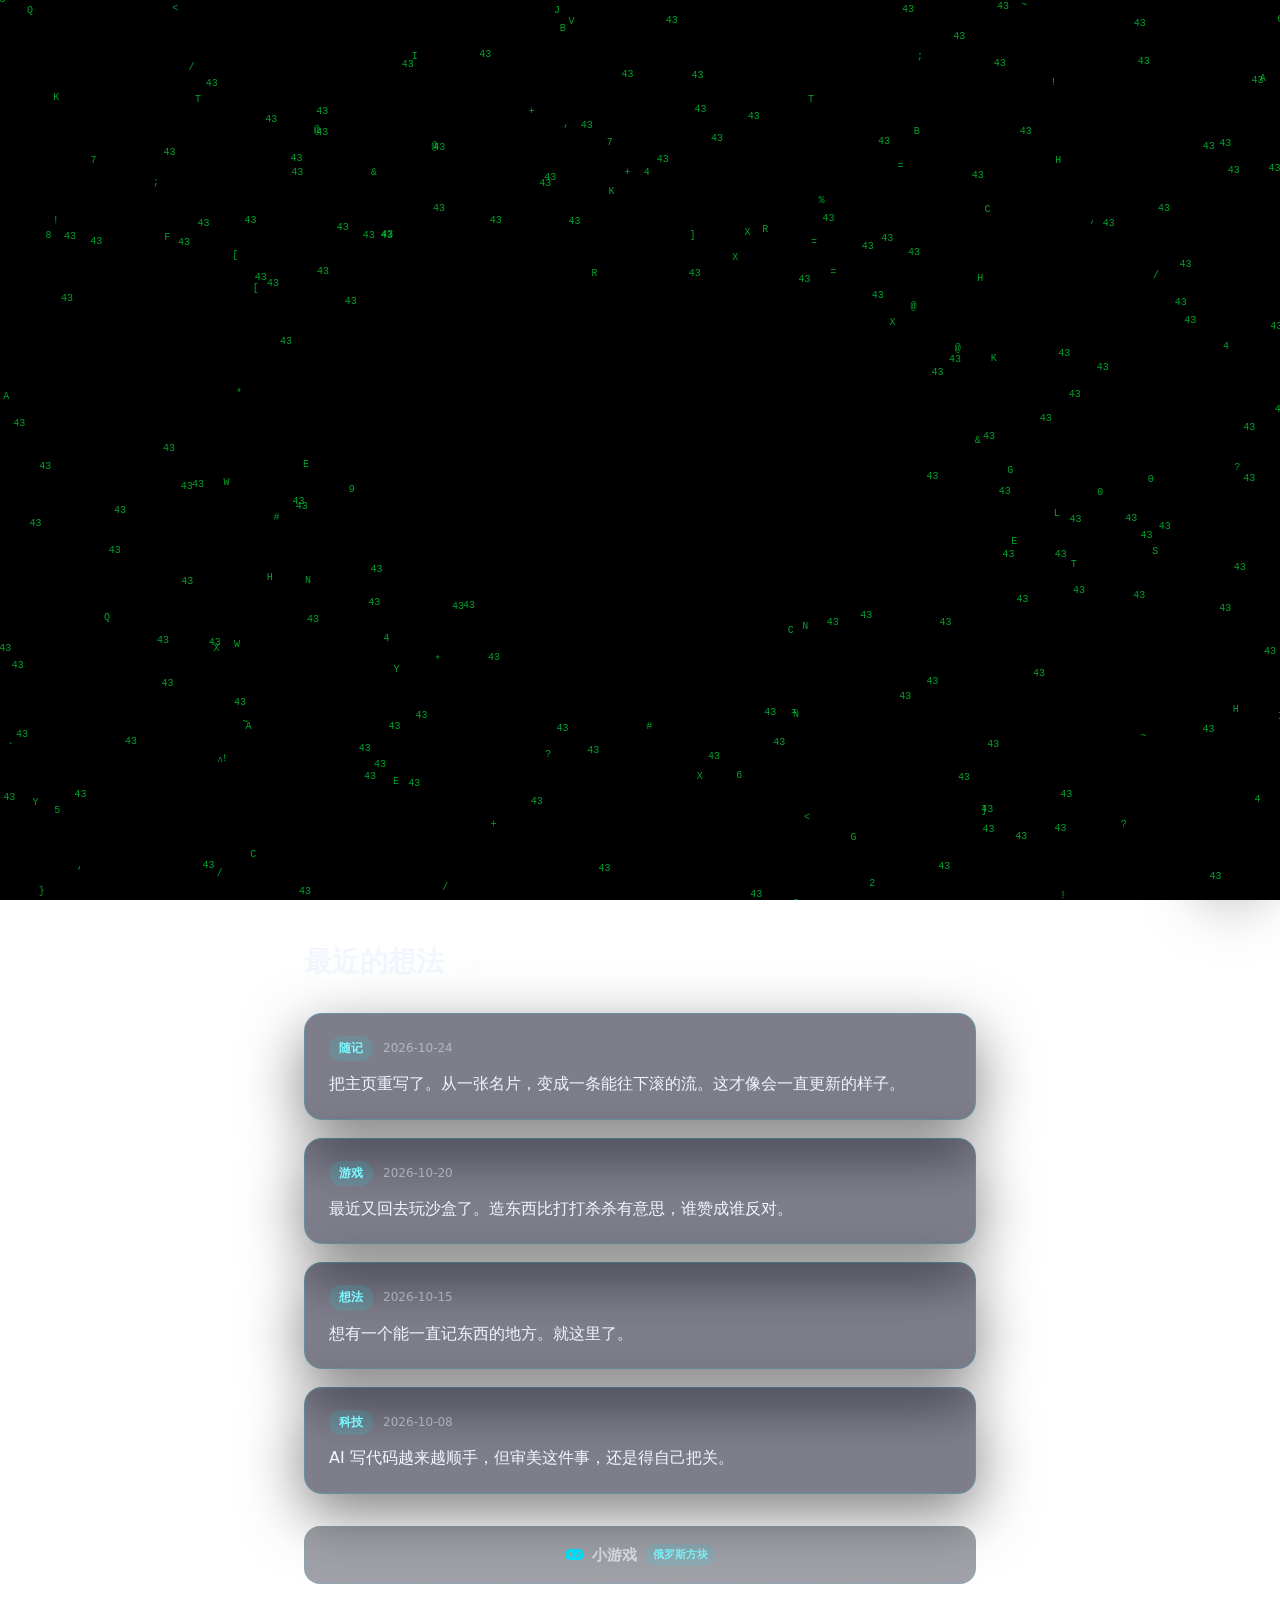
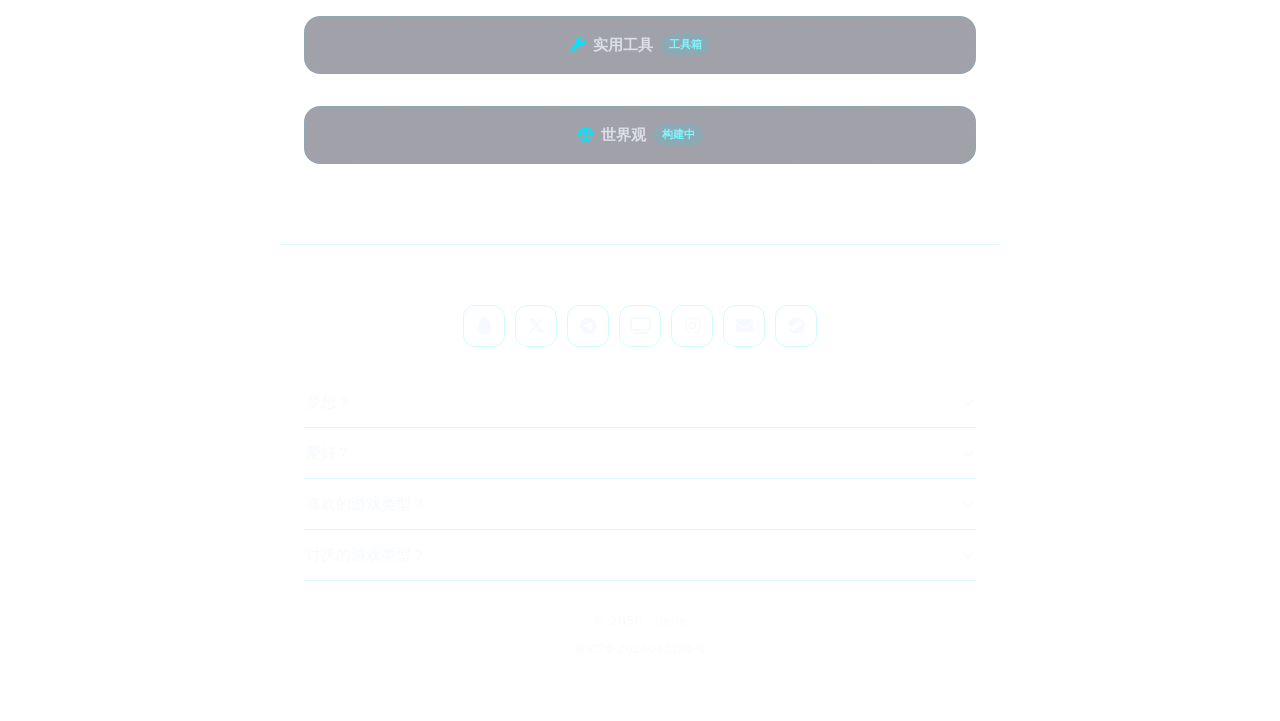
==== commit 65ef12f5: "remove neon style, keep minimal only (drop cyber theme/toggle/glitch blob)" ====
--- a/index.html
+++ b/index.html
@@ -4,22 +4,17 @@
     <meta charset="UTF-8" />
     <meta name="viewport" content="width=device-width, initial-scale=1.0, viewport-fit=cover" />
     <meta name="description" content="dede 的个人主页" />
-    <meta name="theme-color" content="#0a0a12" />
+    <meta name="theme-color" content="#f7f7f4" />
     <link rel="icon" href="data:image/svg+xml,<svg xmlns='http://www.w3.org/2000/svg' viewBox='0 0 100 100'><text y='.9em' font-size='90'>🐾</text></svg>" />
     <link rel="preconnect" href="https://cdnjs.cloudflare.com" crossorigin />
     <link rel="stylesheet" href="https://cdnjs.cloudflare.com/ajax/libs/font-awesome/6.5.0/css/all.min.css" />
     <link rel="stylesheet" href="css/style.css" />
     <title>dede</title>
 </head>
-<body data-theme="cyber">
+<body>
 
     <!-- 终端乱码交互层 -->
     <canvas id="glitchCanvas" aria-hidden="true"></canvas>
-
-    <!-- 风格切换 -->
-    <button class="theme-toggle" id="themeToggle" role="button" aria-label="切换风格" title="切换风格">
-        <i class="fas fa-sun"></i>
-    </button>
 
     <!-- 彩蛋入口 -->
     <button class="egg-btn" id="eggBtn" role="button" aria-label="触发彩蛋" title="触发彩蛋">43</button>
--- a/css/style.css
+++ b/css/style.css
@@ -1,845 +1,736 @@
-/* ============================================================
-   dede · 铭牌 · № 43
-   两套主题：night（夜间）/ day（日间）
-   强调色统一为黄铜，警示色铁锈红；层次用发丝线与 inset 凹槽。
-   ============================================================ */
-
-/* ---------- 字体（三族分工，全部系统字体栈） ---------- */
-:root {
-    --font-mono: ui-monospace, "JetBrains Mono", "Cascadia Mono", Consolas, "SF Mono", monospace;
-    --font-serif: "Songti SC", "Noto Serif CJK SC", "Source Han Serif SC", "STSong", SimSun, serif;
-    --font-sans: "PingFang SC", "Microsoft YaHei", -apple-system, "Segoe UI", sans-serif;
-}
-
-/* ---------- 主题变量 ---------- */
-body[data-theme="night"] {
-    --bg: #14110E;                          /* 底：暖黑，禁止纯黑 */
-    --surface: #1C1814;                     /* 表面：暖深棕 */
-    --hairline: rgba(232, 220, 192, 0.14);  /* 发丝线：暖象牙半透明 */
-    --text-1: #E8DCC0;                      /* 正文：暖象牙 */
-    --text-2: #A7967A;                      /* 次级：暖沙灰 */
-    --accent: #D9A85C;                      /* 强调：黄铜 */
-    --accent-ink: #14110E;                  /* 强调色上的文字 */
-    --rust: #D2543A;                        /* 警示：铁锈红 */
-    --recess: rgba(0, 0, 0, 0.24);          /* 内凹阴影 */
-    --inset-hi: rgba(232, 220, 192, 0.05);  /* 凹槽高光 */
-    --overlay: rgba(20, 17, 14, 0.66);      /* 面板遮罩 */
-    --stage: #100D0B;                       /* 游戏屏幕底 */
-}
-body[data-theme="day"] {
-    --bg: #F4EFE4;                          /* 底：暖米 */
-    --surface: #FBF7EE;                     /* 表面：暖白，禁止纯白 */
-    --hairline: #D8CDB8;                    /* 发丝线：暖沙 */
-    --text-1: #1E1A14;                      /* 正文：暖黑 */
-    --text-2: #6B5F4C;                      /* 次级：暖棕 */
-    --accent: #8A5A1C;                      /* 强调：深黄铜 */
-    --accent-ink: #FBF7EE;                  /* 强调色上的文字 */
-    --rust: #A83A22;                        /* 警示：铁锈红 */
-    --recess: rgba(0, 0, 0, 0.05);
-    --inset-hi: rgba(30, 26, 20, 0.05);
-    --overlay: rgba(30, 26, 20, 0.28);
-    --stage: #14110E;                       /* 游戏屏幕恒为暗屏（设备屏） */
-}
-
-/* ---------- 重置 ---------- */
-* { margin: 0; padding: 0; box-sizing: border-box; }
-
-html { scroll-behavior: smooth; }
-
-body {
-    font-family: var(--font-sans);
-    background: var(--bg);
-    color: var(--text-1);
-    line-height: 1.65;
-    -webkit-font-smoothing: antialiased;
-    overflow-x: hidden;
-    transition: background-color 0.3s ease-out, color 0.3s ease-out;
-}
-
-a { color: inherit; text-decoration: none; }
-
-/* ---------- 全局焦点（focus-visible：2px 实线 + 2px offset） ---------- */
-:focus { outline: none; }
-:focus-visible {
-    outline: 2px solid var(--accent);
-    outline-offset: 2px;
-}
-
-/* ---------- 终端乱码交互层（仅彩蛋触发时短暂渲染） ---------- */
-#glitchCanvas {
-    position: fixed;
-    inset: 0;
-    z-index: 50;
-    display: block;
-    pointer-events: none;
-}
-
-/* ---------- 内容层级 ---------- */
-.hero, .stream, .footer { position: relative; z-index: 2; }
-
-/* ---------- 风格切换按钮（方形铭牌） ---------- */
-.theme-toggle {
-    position: fixed;
-    top: 16px;
-    right: 16px;
-    z-index: 60;
-    width: 44px;
-    height: 44px;
-    display: flex;
-    align-items: center;
-    justify-content: center;
-    border: 1px solid var(--hairline);
-    background: var(--surface);
-    color: var(--text-1);
-    cursor: pointer;
-    border-radius: 0;
-    transition: color 0.15s ease-out, border-color 0.15s ease-out,
-        background-color 0.3s ease-out;
-}
-.theme-toggle:hover { color: var(--accent); border-color: var(--accent); }
-.theme-toggle:active { transform: translateY(1px); }
-.theme-toggle svg { display: block; }
-
-/* ---------- 彩蛋入口按钮（43 号铭牌） ---------- */
-.egg-btn {
-    position: fixed;
-    bottom: calc(16px + env(safe-area-inset-bottom, 0px));
-    right: 16px;
-    z-index: 60;
-    width: 44px;
-    height: 44px;
-    display: flex;
-    align-items: center;
-    justify-content: center;
-    border: 1px solid var(--hairline);
-    background: var(--surface);
-    color: var(--accent);
-    font-family: var(--font-mono);
-    font-size: 14px;
-    letter-spacing: 0.08em;
-    cursor: pointer;
-    border-radius: 0;
-    transition: color 0.15s ease-out, border-color 0.15s ease-out,
-        background-color 0.15s ease-out;
-}
-.egg-btn:hover { background: var(--accent); color: var(--accent-ink); border-color: var(--accent); }
-.egg-btn:active { transform: translateY(1px); }
-
-/* ============================================================
-   首屏 · 铭牌
-   ============================================================ */
-.hero {
-    width: 100%;
-    max-width: 1200px;
-    margin: 0 auto;
-    padding: 96px 24px 96px;   /* 顶部留白 + hero 下 96px 节奏 */
-}
-.hero-inner { width: 100%; }
-
-/* 铭牌：双线边框 + 内凹，表达「刻上去的牌子」 */
-.hero-plate {
-    position: relative;
-    border: 1px solid var(--hairline);
-    background: var(--surface);
-    padding: 36px 40px 28px;
-    box-shadow: var(--inset-hi) 0 1px 0 0 inset;
-}
-.hero-plate::before {
-    content: "";
-    position: absolute;
-    inset: 4px;
-    border: 1px solid var(--hairline);
-    opacity: 0.6;
-    pointer-events: none;
-}
-
-.hero-top {
-    display: flex;
-    justify-content: space-between;
-    align-items: flex-start;
-    gap: 24px;
-}
-.hero-title {
-    font-family: var(--font-serif);
-    font-size: 64px;
-    line-height: 1.15;
-    letter-spacing: -0.02em;
-    font-weight: 400;
-    color: var(--text-1);
-    cursor: default;
-    user-select: none;
-}
-.hero-no {
-    font-family: var(--font-mono);
-    font-size: 20px;
-    letter-spacing: 0.08em;
-    color: var(--accent);
-    white-space: nowrap;
-    padding-top: 8px;
-}
-/* 彩蛋：编号翻转 */
-.hero-no.flip { animation: noFlip 0.4s ease-out; }
-@keyframes noFlip {
-    0% { transform: perspective(500px) rotateX(0deg); }
-    50% { transform: perspective(500px) rotateX(-90deg); }
-    100% { transform: perspective(500px) rotateX(0deg); }
-}
-
-/* 状态条：主题 / 条目总数 / 最后更新 */
-.hero-status {
-    display: flex;
-    flex-wrap: wrap;
-    gap: 12px 40px;
-    margin-top: 36px;
-    padding-top: 16px;
-    border-top: 1px solid var(--hairline);
-}
-.hero-status-item {
-    font-family: var(--font-mono);
-    font-size: 12px;
-    letter-spacing: 0.08em;
-    color: var(--text-2);
-}
-.hero-status-item b {
-    font-weight: 400;
-    color: var(--text-1);
-}
-
-/* ============================================================
-   想法流 · 索引条目
-   ============================================================ */
-.stream {
-    max-width: 720px;
-    margin: 0 auto;
-    padding: 0 24px 24px;
-}
-.stream-head {
-    display: flex;
-    align-items: baseline;
-    justify-content: space-between;
-    padding-bottom: 14px;
-    border-bottom: 1px solid var(--hairline);
-    margin-bottom: 0;
-}
-.stream-head h2 {
-    font-family: var(--font-serif);
-    font-size: 28px;
-    font-weight: 400;
-    letter-spacing: -0.01em;
-    line-height: 1.15;
-}
-.stream-count {
-    font-family: var(--font-mono);
-    font-size: 12px;
-    letter-spacing: 0.08em;
-    color: var(--text-2);
-}
-
-.post-list { display: flex; flex-direction: column; }
-
-.post-item {
-    display: grid;
-    grid-template-columns: 128px 1fr;
-    gap: 24px;
-    padding: 24px 0;              /* 上下 24px = 每段 48px 节奏 */
-    border-bottom: 1px solid var(--hairline);
-}
-/* 最新一条：左侧加一条黄铜竖线 */
-.post-item:first-child { position: relative; }
-.post-item:first-child::before {
-    content: "";
-    position: absolute;
-    left: -16px;
-    top: 24px;
-    bottom: 24px;
-    width: 2px;
-    background: var(--accent);
-}
-
-.post-side {
-    display: flex;
-    flex-direction: column;
-    gap: 4px;
-}
-.post-no {
-    font-family: var(--font-mono);
-    font-size: 12px;
-    letter-spacing: 0.08em;
-    color: var(--accent);
-    line-height: 1.65;
-}
-.post-time {
-    font-family: var(--font-mono);
-    font-size: 12px;
-    letter-spacing: 0.02em;
-    color: var(--text-2);
-}
-
-.post-main {
-    display: flex;
-    flex-direction: column;
-    gap: 8px;
-    min-width: 0;
-}
-.post-tag {
-    font-family: var(--font-mono);
-    font-size: 12px;
-    letter-spacing: 0.08em;
-    color: var(--text-2);
-}
-.post-text {
-    font-size: 16px;
-    line-height: 1.65;
-    color: var(--text-1);
-    white-space: pre-wrap;
-    word-break: break-word;
-}
-
-/* ============================================================
-   入口 · 控制条
-   ============================================================ */
-.entry-bar { margin-top: 64px; }
-
-.section-label {
-    font-family: var(--font-mono);
-    font-size: 12px;
-    letter-spacing: 0.08em;
-    color: var(--text-2);
-    padding-bottom: 12px;
-    border-bottom: 1px solid var(--hairline);
-    margin-bottom: 0;
-}
-
-.entry {
-    display: grid;
-    grid-template-columns: 48px 1fr auto auto;
-    align-items: center;
-    gap: 16px;
-    padding: 20px 4px;
-    border-bottom: 1px solid var(--hairline);
-    color: var(--text-1);
-    transition: background-color 0.15s ease-out;
-}
-.entry-primary { padding: 28px 4px; }   /* 俄罗斯方块主项：更高的行 */
-.entry:hover { background: var(--surface); }
-
-.entry-no {
-    font-family: var(--font-mono);
-    font-size: 12px;
-    letter-spacing: 0.08em;
-    color: var(--text-2);
-}
-.entry-name {
-    font-family: var(--font-serif);
-    font-size: 20px;
-    letter-spacing: -0.01em;
-    line-height: 1.15;
-}
-.entry-primary .entry-name { font-size: 28px; }
-.entry:hover .entry-name { color: var(--accent); }
-
-.entry-status {
-    font-family: var(--font-mono);
-    font-size: 12px;
-    letter-spacing: 0.08em;
-    color: var(--text-2);
-}
-.entry-arrow {
-    font-family: var(--font-mono);
-    font-size: 16px;
-    color: var(--accent);
-    transition: transform 0.15s ease-out;
-}
-.entry:hover .entry-arrow { transform: translateX(1px); }
-
-/* ============================================================
-   页脚 · 编号体系
-   ============================================================ */
-.footer {
-    max-width: 1200px;              /* 页脚允许全宽到 1200px（与 hero 一致，刻意不等宽） */
-    margin: 0 auto;
-    padding: 80px 24px 40px;        /* 页脚 80px 节奏 */
-    color: var(--text-2);
-}
-
-.socials {
-    display: flex;
-    flex-wrap: wrap;
-    gap: 8px 20px;
-    max-width: 720px;               /* 正文列宽约束，保证行宽 */
-    margin-bottom: 40px;
-}
-.social-link {
-    font-family: var(--font-mono);
-    font-size: 14px;
-    letter-spacing: 0.02em;
-    color: var(--text-2);
-    padding: 4px 0;
-    border-bottom: 1px solid transparent;
-    transition: color 0.15s ease-out, border-color 0.15s ease-out;
-}
-.social-link:hover { color: var(--accent); border-bottom-color: var(--accent); }
-.social-link:active { color: var(--accent); }
-
-.faq { max-width: 720px; margin-bottom: 40px; }   /* 正文列宽约束 */
-.faq details { border-bottom: 1px solid var(--hairline); }
-.faq summary {
-    list-style: none;
-    display: flex;
-    align-items: center;
-    justify-content: space-between;
-    padding: 16px 2px;
-    font-size: 16px;
-    color: var(--text-1);
-    cursor: pointer;
-    transition: color 0.15s ease-out;
-}
-.faq summary::-webkit-details-marker { display: none; }
-.faq summary:hover { color: var(--accent); }
-.faq summary::after {
-    content: "+";
-    font-family: var(--font-mono);
-    font-size: 16px;
-    color: var(--text-2);
-    transition: transform 0.15s ease-out;
-}
-.faq details[open] summary::after { transform: rotate(45deg); }
-.faq-answer {
-    padding: 0 2px 16px;
-    font-size: 14px;
-    line-height: 1.65;
-    color: var(--text-2);
-}
-
-/* 页脚品牌行：№ 43 与 © 同排 */
-.foot-brand {
-    display: flex;
-    align-items: baseline;
-    justify-content: space-between;
-    padding-top: 20px;
-    border-top: 1px solid var(--hairline);
-}
-.foot-no {
-    font-family: var(--font-mono);
-    font-size: 14px;
-    letter-spacing: 0.08em;
-    color: var(--accent);
-}
-.copyright {
-    font-family: var(--font-mono);
-    font-size: 12px;
-    letter-spacing: 0.08em;
-    color: var(--text-2);
-}
-.beian {
-    font-family: var(--font-mono);
-    font-size: 12px;
-    letter-spacing: 0.02em;
-    margin-top: 10px;
-    color: var(--text-2);
-}
-.beian a { color: var(--text-2); }
-.beian a:hover { color: var(--accent); }
-
-/* ---------- 43 彩蛋（随机文案入口） ---------- */
-.easter-egg {
-    margin: 28px 0 0;
-    font-size: 13px;
-    line-height: 1.65;
-    color: var(--text-2);
-    opacity: 0.7;
-    cursor: pointer;
-    transition: color 0.15s ease-out, opacity 0.15s ease-out;
-}
-.easter-egg:hover { opacity: 1; color: var(--text-1); }
-
-/* ---------- Toast ---------- */
-.toast {
-    position: fixed;
-    left: 50%;
-    bottom: 34px;
-    transform: translateX(-50%) translateY(12px);
-    z-index: 300;
-    max-width: 88vw;
-    padding: 10px 16px;
-    border: 1px solid var(--hairline);
-    border-radius: 2px;
-    background: var(--surface);
-    color: var(--text-1);
-    font-family: var(--font-mono);
-    font-size: 13px;
-    letter-spacing: 0.02em;
-    opacity: 0;
-    pointer-events: none;
-    transition: opacity 0.3s ease-out, transform 0.3s ease-out;
-}
-.toast.show {
-    opacity: 1;
-    transform: translateX(-50%) translateY(0);
-}
-
-/* ============================================================
-   43 全屏模式（彩蛋专用，仅此一处保留轻微金辉）
-   ============================================================ */
-body.forty-three-mode .hero-title,
-body.forty-three-mode .hero-no,
-body.forty-three-mode .hero-status-item,
-body.forty-three-mode .stream-head h2,
-body.forty-three-mode .stream-count,
-body.forty-three-mode .post-no,
-body.forty-three-mode .post-time,
-body.forty-three-mode .post-tag,
-body.forty-three-mode .post-text,
-body.forty-three-mode .section-label,
-body.forty-three-mode .entry-no,
-body.forty-three-mode .entry-name,
-body.forty-three-mode .entry-status,
-body.forty-three-mode .entry-arrow,
-body.forty-three-mode .social-link,
-body.forty-three-mode .faq,
-body.forty-three-mode .foot-no,
-body.forty-three-mode .copyright,
-body.forty-three-mode .beian,
-body.forty-three-mode .easter-egg {
-    color: var(--accent) !important;
-    text-shadow: 0 0 12px var(--accent) !important;
-}
-body.forty-three-mode .post-item,
-body.forty-three-mode .entry {
-    border-color: var(--accent) !important;
-}
-
-/* ---------- 动效降级 ---------- */
-@media (prefers-reduced-motion: reduce) {
-    html { scroll-behavior: auto; }
-    .hero-no.flip { animation: none; }
-    * { transition-duration: 0.01ms !important; }
-}
-
-/* ---------- 响应式 ---------- */
-@media (max-width: 600px) {
-    .hero { padding: 72px 16px 72px; }
-    .hero-plate { padding: 24px 20px 20px; }
-    .hero-title { font-size: 40px; }
-    .hero-status { gap: 12px 20px; }
-
-    .stream { padding: 0 16px 16px; }
-    .post-item { grid-template-columns: 1fr; gap: 8px; padding: 20px 0; }
-    .post-item:first-child::before { left: -8px; top: 20px; bottom: 20px; }
-    .post-side { flex-direction: row; align-items: baseline; gap: 12px; }
-
-    .entry { grid-template-columns: 40px 1fr auto; padding: 18px 2px; }
-    .entry-primary { padding: 24px 2px; }
-    .entry-status { grid-column: 2; grid-row: 2; }
-    .entry-arrow { grid-column: 3; grid-row: 1; }
-
-    .footer { padding: 56px 16px 32px; }
-}
-
-/* ============================================================
-   实用工具面板
-   ============================================================ */
-.tools-view,
-.game-view {
-    position: fixed;
-    inset: 0;
-    z-index: 200;
-    display: flex;
-    align-items: center;
-    justify-content: center;
-    padding: 24px;
-    background: var(--overlay);
-    opacity: 0;
-    visibility: hidden;
-    transition: opacity 0.3s ease-out, visibility 0.3s ease-out;
-}
-.tools-view.open,
-.game-view.open { opacity: 1; visibility: visible; }
-.game-view { z-index: 210; }
-
-.tools-panel,
-.game-panel {
-    width: 100%;
-    max-height: 86vh;
-    display: flex;
-    flex-direction: column;
-    background: var(--surface);
-    border: 1px solid var(--hairline);
-    border-radius: 2px;
-    box-shadow: var(--inset-hi) 0 1px 0 0 inset;
-    overflow: hidden;
-}
-.tools-panel { max-width: 760px; }
-.game-panel { max-width: 580px; }
-
-.tools-head,
-.game-head {
-    display: flex;
-    align-items: center;
-    justify-content: space-between;
-    padding: 14px 18px;
-    border-bottom: 1px solid var(--hairline);
-}
-.tools-title,
-.game-title {
-    font-family: var(--font-serif);
-    font-size: 20px;
-    font-weight: 400;
-    letter-spacing: -0.01em;
-}
-.tools-close,
-.game-close {
-    width: 32px;
-    height: 32px;
-    display: flex;
-    align-items: center;
-    justify-content: center;
-    border: 1px solid var(--hairline);
-    border-radius: 0;
-    background: transparent;
-    color: var(--text-2);
-    font-family: var(--font-mono);
-    font-size: 18px;
-    line-height: 1;
-    cursor: pointer;
-    transition: color 0.15s ease-out, border-color 0.15s ease-out;
-}
-.tools-close:hover,
-.game-close:hover { color: var(--accent); border-color: var(--accent); }
-.tools-close:active,
-.game-close:active { transform: translateY(1px); }
-
-.tools-main {
-    display: flex;
-    flex: 1;
-    min-height: 0;
-}
-
-/* 工具侧栏：编号列表 */
-.tools-tabs {
-    display: flex;
-    flex-direction: column;
-    gap: 2px;
-    width: 176px;
-    flex: 0 0 auto;
-    padding: 12px 10px;
-    border-right: 1px solid var(--hairline);
-    overflow-y: auto;
-}
-.tool-tab {
-    display: flex;
-    align-items: baseline;
-    gap: 10px;
-    width: 100%;
-    padding: 9px 12px;
-    border: 1px solid transparent;
-    border-radius: 0;
-    background: transparent;
-    color: var(--text-2);
-    font-family: var(--font-sans);
-    font-size: 14px;
-    cursor: pointer;
-    white-space: nowrap;
-    text-align: left;
-    transition: color 0.15s ease-out, border-color 0.15s ease-out, background-color 0.3s ease-out;
-}
-.tool-tab:hover { color: var(--text-1); background: var(--surface); }
-.tool-tab.active { color: var(--accent); border-color: var(--accent); }
-.tool-tab-no {
-    font-family: var(--font-mono);
-    font-size: 12px;
-    letter-spacing: 0.08em;
-    color: inherit;
-}
-
-.tools-body { flex: 1; min-width: 0; padding: 18px 20px; overflow-y: auto; }
-
-/* 工具组件 */
-.tool-pane { display: flex; flex-direction: column; gap: 16px; }
-.tool-block { display: flex; flex-direction: column; gap: 8px; }
-.tool-label { font-family: var(--font-mono); font-size: 12px; letter-spacing: 0.04em; color: var(--text-2); }
-.tool-row { display: flex; flex-wrap: wrap; gap: 8px; }
-
-.mini-btn {
-    padding: 7px 14px;
-    border: 1px solid var(--hairline);
-    border-radius: 2px;
-    background: var(--surface);
-    color: var(--text-1);
-    font-family: var(--font-sans);
-    font-size: 13px;
-    cursor: pointer;
-    transition: color 0.15s ease-out, border-color 0.15s ease-out, background-color 0.15s ease-out;
-}
-.mini-btn:hover { color: var(--accent); border-color: var(--accent); }
-.mini-btn:active { transform: translateY(1px); }
-.mini-btn:disabled { opacity: 0.45; cursor: not-allowed; }
-
-.tool-area,
-.tool-input {
-    width: 100%;
-    padding: 12px;
-    border: 1px solid var(--hairline);
-    border-radius: 2px;
-    background: var(--bg);
-    color: var(--text-1);
-    font-family: var(--font-mono);
-    font-size: 14px;
-    resize: vertical;
-}
-.tool-area:focus,
-.tool-input:focus { outline: none; border-color: var(--accent); }
-.tool-input { font-family: var(--font-sans); }
-
-.tool-out {
-    padding: 12px;
-    border: 1px solid var(--hairline);
-    border-radius: 2px;
-    background: var(--bg);
-    font-family: var(--font-mono);
-    font-size: 13px;
-    line-height: 1.6;
-    white-space: pre-wrap;
-    word-break: break-all;
-    min-height: 40px;
-}
-.mono { font-family: var(--font-mono); }
-.tool-checks { display: flex; flex-wrap: wrap; gap: 14px; }
-.tool-checks label { font-size: 14px; color: var(--text-1); cursor: pointer; }
-.tool-checks input { accent-color: var(--accent); }
-.tool-range { width: 100%; accent-color: var(--accent); }
-.ip-line { display: flex; align-items: center; gap: 10px; flex-wrap: wrap; }
-.ip-detail { font-size: 13px; color: var(--text-2); line-height: 1.8; word-break: break-all; }
-.err { color: var(--rust) !important; }
-
-/* ============================================================
-   小游戏面板（俄罗斯方块）
-   ============================================================ */
-.game-main {
-    display: flex;
-    gap: 16px;
-    padding: 18px;
-    align-items: flex-start;
-}
-.game-stage {
-    position: relative;
-    flex: 1;
-    min-width: 0;
-    display: flex;
-    justify-content: center;
-    background: var(--stage);
-    border: 1px solid var(--hairline);
-    border-radius: 0;
-    padding: 10px;
-}
-.game-stage canvas {
-    display: block;
-    width: 100%;
-    max-width: 280px;
-    aspect-ratio: 1 / 2;
-    height: auto;
-}
-.game-side {
-    flex: 0 0 150px;
-    display: flex;
-    flex-direction: column;
-    gap: 10px;
-}
-.game-stat {
-    display: flex;
-    flex-direction: column;
-    padding: 8px 12px;
-    background: var(--bg);
-    border: 1px solid var(--hairline);
-    border-radius: 0;
-}
-.game-stat span { font-family: var(--font-mono); font-size: 11px; letter-spacing: 0.08em; color: var(--text-2); }
-.game-stat strong { font-family: var(--font-mono); font-size: 20px; line-height: 1.2; color: var(--accent); font-weight: 400; }
-.game-next {
-    display: flex;
-    flex-direction: column;
-    gap: 6px;
-    padding: 8px 12px;
-    background: var(--bg);
-    border: 1px solid var(--hairline);
-    border-radius: 0;
-}
-.game-next span { font-family: var(--font-mono); font-size: 11px; letter-spacing: 0.08em; color: var(--text-2); }
-.game-next canvas { width: 80px; height: 80px; display: block; margin: 0 auto; }
-
-.game-btn {
-    padding: 10px;
-    border: 1px solid var(--hairline);
-    border-radius: 2px;
-    background: transparent;
-    color: var(--text-1);
-    cursor: pointer;
-    font-family: var(--font-sans);
-    font-size: 13px;
-    transition: color 0.15s ease-out, border-color 0.15s ease-out;
-}
-.game-btn:hover { border-color: var(--accent); color: var(--accent); }
-.game-btn:active { transform: translateY(1px); }
-
-.game-overlay {
-    position: absolute;
-    inset: 0;
-    display: flex;
-    flex-direction: column;
-    align-items: center;
-    justify-content: center;
-    gap: 8px;
-    background: var(--overlay);
-    opacity: 0;
-    visibility: hidden;
-    transition: opacity 0.2s ease-out, visibility 0.2s ease-out;
-    cursor: pointer;
-}
-.game-overlay.show { opacity: 1; visibility: visible; }
-.over-title { font-family: var(--font-serif); font-size: 22px; font-weight: 400; color: var(--accent); letter-spacing: 0.02em; }
-.over-score { font-family: var(--font-mono); font-size: 14px; color: var(--text-1); }
-.over-hint { font-family: var(--font-mono); font-size: 12px; letter-spacing: 0.04em; color: var(--text-2); }
-
-.game-controls {
-    display: none;
-    gap: 10px;
-    justify-content: center;
-    padding: 0 18px 18px;
-}
-.game-controls button {
-    flex: 1;
-    max-width: 76px;
-    height: 52px;
-    border: 1px solid var(--hairline);
-    border-radius: 0;
-    background: var(--surface);
-    color: var(--text-1);
-    font-family: var(--font-mono);
-    font-size: 20px;
-    line-height: 1;
-    cursor: pointer;
-    -webkit-tap-highlight-color: transparent;
-    user-select: none;
-    touch-action: manipulation;
-    transition: color 0.15s ease-out, border-color 0.15s ease-out;
-}
-.game-controls button:active { border-color: var(--accent); color: var(--accent); }
-
-@media (hover: none) and (pointer: coarse) {
-    .game-controls { display: flex; }
-}
-@media (max-width: 600px) {
-    .tools-view, .game-view { padding: 10px; }
-    .tools-panel, .game-panel { max-height: 92vh; border-radius: 0; }
-    .tools-tabs { width: 128px; padding: 10px 8px; }
-    .tool-tab { padding: 9px 10px; font-size: 13px; gap: 8px; }
-    .tools-body { padding: 14px; }
-    .game-main { flex-direction: column; align-items: center; }
-    .game-stage { width: 100%; }
-    .game-side { flex-direction: row; flex-wrap: wrap; justify-content: center; flex: 0 0 auto; width: 100%; }
-    .game-side .game-stat { flex: 1; min-width: 0; }
-    .game-next { flex-direction: row; align-items: center; }
-    .game-next canvas { width: 44px; height: 44px; }
-    .game-btn { flex: 0 0 100%; }
-    .game-controls { display: flex; }
-}
+/* ============================================================
+   dede · 想法与分享
+   两套风格：赛博（cyber）/ 极简（minimal）
+   ============================================================ */
+
+/* ---------- 主题变量 ---------- */
+body[data-theme="cyber"] {
+    --bg: #0a0a12;
+    --bg-grad: radial-gradient(130% 100% at 50% -10%, #1a1840 0%, #0a0a12 58%);
+    --bg-2: #12102a;
+    --text-1: #f2f6ff;
+    --text-2: rgba(242, 246, 255, 0.72);
+    --text-3: rgba(242, 246, 255, 0.46);
+    --accent: #00e5ff;
+    --accent-2: #ff2ec4;
+    --accent-glow: rgba(0, 229, 255, 0.5);
+    --card-bg: rgba(20, 20, 42, 0.55);
+    --card-border: rgba(0, 229, 255, 0.18);
+    --card-shadow: 0 20px 60px rgba(0, 0, 0, 0.5);
+    --line: rgba(0, 229, 255, 0.14);
+    --tag-bg: rgba(0, 229, 255, 0.12);
+    --tag-color: #7df9ff;
+    --font-display: "Segoe UI", system-ui, -apple-system, sans-serif;
+    --font-body: "Segoe UI", system-ui, -apple-system, sans-serif;
+    --title-glow: 0 0 30px rgba(0, 229, 255, 0.35), 0 0 90px rgba(255, 46, 196, 0.25);
+    --shell-bg: rgba(20, 20, 42, 0.4);
+}
+
+body[data-theme="minimal"] {
+    --bg: #f7f7f4;
+    --bg-grad: radial-gradient(120% 100% at 50% -10%, #ffffff 0%, #f7f7f4 60%);
+    --bg-2: #efefea;
+    --text-1: #141414;
+    --text-2: rgba(20, 20, 20, 0.66);
+    --text-3: rgba(20, 20, 20, 0.42);
+    --accent: #141414;
+    --accent-2: #555555;
+    --accent-glow: rgba(0, 0, 0, 0.08);
+    --card-bg: #ffffff;
+    --card-border: #e6e6e1;
+    --card-shadow: 0 12px 40px rgba(0, 0, 0, 0.06);
+    --line: #e6e6e1;
+    --tag-bg: #f0f0ec;
+    --tag-color: #555555;
+    --font-display: Georgia, "Times New Roman", serif;
+    --font-body: -apple-system, "Helvetica Neue", "PingFang SC", sans-serif;
+    --title-glow: none;
+    --shell-bg: #ffffff;
+}
+
+/* ---------- 重置 ---------- */
+* { margin: 0; padding: 0; box-sizing: border-box; }
+
+html { scroll-behavior: smooth; }
+
+body {
+    font-family: var(--font-body);
+    background: var(--bg-grad) fixed;
+    color: var(--text-1);
+    line-height: 1.6;
+    -webkit-font-smoothing: antialiased;
+    overflow-x: hidden;
+    transition: background-color 0.45s ease, color 0.45s ease;
+}
+
+a { color: inherit; text-decoration: none; }
+
+/* ---------- 终端乱码交互层 ---------- */
+#glitchCanvas {
+    position: fixed;
+    inset: 0;
+    z-index: 50;
+    display: block;
+    pointer-events: none;
+}
+
+/* 赛博主题扫描线 */
+body[data-theme="cyber"]::before {
+    content: "";
+    position: fixed;
+    inset: 0;
+    z-index: 1;
+    pointer-events: none;
+    background: repeating-linear-gradient(0deg, rgba(0, 229, 255, 0.025) 0 1px, transparent 1px 3px);
+    mix-blend-mode: screen;
+}
+
+/* ---------- 内容层级 ---------- */
+.hero, .stream, .footer { position: relative; z-index: 2; }
+
+/* ---------- 风格切换按钮 ---------- */
+.theme-toggle {
+    position: fixed;
+    top: 18px;
+    right: 18px;
+    z-index: 20;
+    width: 44px;
+    height: 44px;
+    border-radius: 50%;
+    border: 1px solid var(--card-border);
+    background: var(--shell-bg);
+    color: var(--text-1);
+    font-size: 18px;
+    cursor: pointer;
+    backdrop-filter: blur(10px);
+    -webkit-backdrop-filter: blur(10px);
+    box-shadow: var(--card-shadow);
+    transition: transform 0.3s ease, background-color 0.45s ease, border-color 0.45s ease, color 0.45s ease;
+}
+.theme-toggle:hover { transform: translateY(-2px) scale(1.05); }
+.theme-toggle:active { transform: scale(0.94); }
+
+/* ---------- 彩蛋入口按钮 ---------- */
+.egg-btn {
+    position: fixed;
+    bottom: calc(22px + env(safe-area-inset-bottom, 0px));
+    right: 22px;
+    z-index: 20;
+    width: 52px;
+    height: 52px;
+    border-radius: 50%;
+    border: 1px solid var(--card-border);
+    background: var(--shell-bg);
+    color: var(--accent);
+    font-size: 17px;
+    font-weight: 700;
+    font-family: "Courier New", monospace;
+    cursor: pointer;
+    backdrop-filter: blur(10px);
+    -webkit-backdrop-filter: blur(10px);
+    box-shadow: var(--card-shadow);
+    transition: transform 0.3s ease, background-color 0.45s ease, border-color 0.45s ease, color 0.45s ease;
+}
+.egg-btn:hover { transform: translateY(-2px) scale(1.08); }
+.egg-btn:active { transform: scale(0.92); }
+
+/* ---------- 首屏 ---------- */
+.hero {
+    min-height: 100vh;
+    min-height: 100svh;
+    display: flex;
+    align-items: center;
+    justify-content: center;
+    text-align: center;
+    padding: 24px;
+}
+.hero-inner {
+    animation: heroIn 0.9s cubic-bezier(0.22, 1, 0.36, 1) both;
+}
+.hero-title {
+    font-family: var(--font-display);
+    font-size: clamp(64px, 16vw, 150px);
+    font-weight: 800;
+    letter-spacing: 0.02em;
+    line-height: 1;
+    text-shadow: var(--title-glow);
+    cursor: default;
+    user-select: none;
+}
+.hero-sub {
+    margin-top: 18px;
+    font-size: clamp(15px, 2.4vw, 19px);
+    color: var(--text-2);
+    letter-spacing: 0.04em;
+}
+@keyframes heroIn {
+    from { opacity: 0; transform: translateY(30px); }
+    to { opacity: 1; transform: translateY(0); }
+}
+/* ---------- 想法流 ---------- */
+.stream {
+    max-width: 720px;
+    margin: 0 auto;
+    padding: 40px 24px 80px;
+}
+.stream-head {
+    display: flex;
+    align-items: baseline;
+    gap: 12px;
+    margin-bottom: 28px;
+}
+.stream-head h2 {
+    font-family: var(--font-display);
+    font-size: 28px;
+    font-weight: 700;
+}
+.stream-count {
+    font-size: 13px;
+    color: var(--text-3);
+}
+
+.post-list {
+    display: flex;
+    flex-direction: column;
+    gap: 18px;
+}
+
+.post-card {
+    background: var(--card-bg);
+    border: 1px solid var(--card-border);
+    border-radius: 18px;
+    padding: 22px 24px;
+    box-shadow: var(--card-shadow);
+    backdrop-filter: blur(14px);
+    -webkit-backdrop-filter: blur(14px);
+    opacity: 0;
+    transform: translateY(26px);
+    transition: opacity 0.7s cubic-bezier(0.22, 1, 0.36, 1), transform 0.7s cubic-bezier(0.22, 1, 0.36, 1),
+        background-color 0.45s ease, border-color 0.45s ease;
+}
+.post-card.visible { opacity: 1; transform: translateY(0); }
+.post-card:hover {
+    transform: translateY(-3px);
+    border-color: var(--accent);
+}
+.post-meta {
+    display: flex;
+    align-items: center;
+    gap: 10px;
+    margin-bottom: 10px;
+}
+.post-tag {
+    font-size: 12px;
+    font-weight: 600;
+    color: var(--tag-color);
+    background: var(--tag-bg);
+    padding: 3px 10px;
+    border-radius: 20px;
+}
+.post-time {
+    font-size: 12px;
+    color: var(--text-3);
+}
+.post-text {
+    font-size: 16px;
+    color: var(--text-1);
+    white-space: pre-wrap;
+    word-break: break-word;
+}
+
+/* ---------- 小游戏入口壳子 ---------- */
+.game-shell {
+    display: flex;
+    align-items: center;
+    justify-content: center;
+    gap: 8px;
+    margin-top: 32px;
+    padding: 16px;
+    background: var(--shell-bg);
+    border: 1px dashed var(--card-border);
+    border-radius: 16px;
+    color: var(--text-2);
+    font-size: 15px;
+    font-weight: 600;
+    cursor: pointer;
+    transition: border-color 0.3s ease, color 0.3s ease, background-color 0.45s ease;
+}
+.game-shell i { color: var(--accent); }
+.game-shell:hover { border-color: var(--accent); color: var(--text-1); }
+.game-tag {
+    font-size: 11px;
+    font-weight: 700;
+    color: var(--tag-color);
+    background: var(--tag-bg);
+    padding: 2px 8px;
+    border-radius: 20px;
+}
+
+/* ---------- 底部 ---------- */
+.footer {
+    max-width: 720px;
+    margin: 0 auto;
+    padding: 60px 24px 40px;
+    text-align: center;
+    color: var(--text-3);
+    border-top: 1px solid var(--line);
+}
+
+.socials {
+    display: flex;
+    flex-wrap: wrap;
+    justify-content: center;
+    gap: 10px;
+    margin-bottom: 30px;
+}
+.social-link {
+    width: 42px;
+    height: 42px;
+    display: flex;
+    align-items: center;
+    justify-content: center;
+    border: 1px solid var(--card-border);
+    border-radius: 12px;
+    color: var(--text-2);
+    font-size: 17px;
+    transition: color 0.25s ease, border-color 0.25s ease, transform 0.25s ease, background-color 0.45s ease;
+}
+.social-link:hover {
+    color: var(--accent);
+    border-color: var(--accent);
+    transform: translateY(-2px);
+}
+
+.faq {
+    text-align: left;
+    margin-bottom: 30px;
+}
+.faq details {
+    border-bottom: 1px solid var(--line);
+}
+.faq summary {
+    list-style: none;
+    display: flex;
+    align-items: center;
+    justify-content: space-between;
+    padding: 13px 2px;
+    font-size: 15px;
+    color: var(--text-2);
+    cursor: pointer;
+    transition: color 0.25s ease;
+}
+.faq summary::-webkit-details-marker { display: none; }
+.faq summary:hover { color: var(--text-1); }
+.faq summary::after {
+    content: "\f078";
+    font-family: "Font Awesome 6 Free";
+    font-weight: 900;
+    font-size: 12px;
+    color: var(--text-3);
+    transition: transform 0.25s ease;
+}
+.faq details[open] summary::after { transform: rotate(180deg); }
+.faq-answer {
+    padding: 0 2px 14px;
+    font-size: 14px;
+    color: var(--text-3);
+}
+
+.copyright { font-size: 13px; margin-top: 4px; }
+.beian { font-size: 12px; margin-top: 8px; }
+.beian a { color: var(--text-3); }
+.beian a:hover { color: var(--accent); }
+
+/* ---------- 43 彩蛋 ---------- */
+.easter-egg {
+    margin: 22px auto 0;
+    max-width: 420px;
+    font-size: 12px;
+    color: var(--text-3);
+    opacity: 0.55;
+    cursor: pointer;
+    transition: opacity 0.25s ease;
+}
+.easter-egg:hover { opacity: 0.9; }
+
+/* ---------- Toast ---------- */
+.toast {
+    position: fixed;
+    left: 50%;
+    bottom: 34px;
+    transform: translateX(-50%) translateY(20px);
+    z-index: 40;
+    max-width: 88vw;
+    padding: 10px 18px;
+    border-radius: 12px;
+    background: rgba(12, 12, 20, 0.9);
+    color: #fff;
+    font-size: 14px;
+    box-shadow: 0 10px 30px rgba(0, 0, 0, 0.35);
+    opacity: 0;
+    pointer-events: none;
+    transition: opacity 0.3s ease, transform 0.3s ease;
+}
+.toast.show {
+    opacity: 1;
+    transform: translateX(-50%) translateY(0);
+}
+
+/* ---------- 43 全屏模式 ---------- */
+body.forty-three-mode .hero-title,
+body.forty-three-mode .hero-sub,
+body.forty-three-mode .post-text,
+body.forty-three-mode .post-tag,
+body.forty-three-mode .post-time,
+body.forty-three-mode .stream-head h2,
+body.forty-three-mode .stream-count,
+body.forty-three-mode .game-shell,
+body.forty-three-mode .social-link,
+body.forty-three-mode .faq,
+body.forty-three-mode .copyright,
+body.forty-three-mode .beian,
+body.forty-three-mode .easter-egg {
+    color: #ffdd44 !important;
+    text-shadow: 0 0 30px #ffdd44, 0 0 60px #ffaa00 !important;
+}
+body.forty-three-mode .post-card {
+    border-color: rgba(255, 221, 68, 0.5) !important;
+}
+
+/* ---------- 动效降级 ---------- */
+@media (prefers-reduced-motion: reduce) {
+    html { scroll-behavior: auto; }
+    .hero-inner { animation: none; }
+    .post-card { transition: opacity 0.3s ease; transform: none; }
+}
+
+/* ---------- 响应式 ---------- */
+@media (max-width: 600px) {
+    .theme-toggle { top: 14px; right: 14px; width: 40px; height: 40px; font-size: 16px; }
+    .stream { padding: 30px 18px 60px; }
+    .stream-head h2 { font-size: 24px; }
+    .post-card { padding: 18px 18px; border-radius: 15px; }
+    .post-text { font-size: 15px; }
+    .footer { padding: 44px 18px 32px; }
+    .social-link { width: 40px; height: 40px; }
+}
+
+/* ---------- 实用工具面板 ---------- */
+.tools-view {
+    position: fixed;
+    inset: 0;
+    z-index: 200;
+    display: flex;
+    align-items: center;
+    justify-content: center;
+    padding: 24px;
+    background: rgba(0, 0, 0, 0.45);
+    backdrop-filter: blur(6px);
+    -webkit-backdrop-filter: blur(6px);
+    opacity: 0;
+    visibility: hidden;
+    transition: opacity 0.3s ease, visibility 0.3s ease;
+}
+.tools-view.open { opacity: 1; visibility: visible; }
+
+.tools-panel {
+    width: 100%;
+    max-width: 760px;
+    max-height: 86vh;
+    display: flex;
+    flex-direction: column;
+    background: var(--card-bg);
+    border: 1px solid var(--card-border);
+    border-radius: 20px;
+    box-shadow: var(--card-shadow);
+    overflow: hidden;
+}
+.tools-head {
+    display: flex;
+    align-items: center;
+    justify-content: space-between;
+    padding: 16px 20px;
+    border-bottom: 1px solid var(--line);
+}
+.tools-title { font-family: var(--font-display); font-weight: 700; font-size: 18px; }
+.tools-close {
+    width: 32px;
+    height: 32px;
+    border-radius: 50%;
+    border: 1px solid var(--card-border);
+    background: transparent;
+    color: var(--text-2);
+    font-size: 18px;
+    line-height: 1;
+    cursor: pointer;
+    transition: color 0.2s ease, border-color 0.2s ease;
+}
+.tools-close:hover { color: var(--accent); border-color: var(--accent); }
+
+.tools-main {
+    display: flex;
+    flex: 1;
+    min-height: 0;
+}
+
+.tools-tabs {
+    display: flex;
+    flex-direction: column;
+    gap: 4px;
+    width: 168px;
+    flex: 0 0 auto;
+    padding: 12px 10px;
+    border-right: 1px solid var(--line);
+    overflow-y: auto;
+}
+.tool-tab {
+    display: flex;
+    align-items: center;
+    gap: 10px;
+    width: 100%;
+    padding: 10px 14px;
+    border-radius: 10px;
+    border: 1px solid transparent;
+    background: transparent;
+    color: var(--text-2);
+    font-size: 13px;
+    cursor: pointer;
+    white-space: nowrap;
+    text-align: left;
+    transition: color 0.2s ease, border-color 0.2s ease, background-color 0.45s ease;
+}
+.tool-tab:hover { color: var(--text-1); background: var(--shell-bg); }
+.tool-tab.active { color: var(--accent); border-color: var(--accent); background: var(--tag-bg); }
+.tool-tab i { width: 16px; text-align: center; }
+
+.tools-body { flex: 1; min-width: 0; padding: 18px 20px; overflow-y: auto; }
+
+/* 工具组件 */
+.tool-pane { display: flex; flex-direction: column; gap: 16px; }
+.tool-block { display: flex; flex-direction: column; gap: 8px; }
+.tool-label { font-size: 12px; color: var(--text-3); }
+.tool-row { display: flex; flex-wrap: wrap; gap: 8px; }
+.mini-btn {
+    padding: 7px 14px;
+    border-radius: 10px;
+    border: 1px solid var(--card-border);
+    background: var(--shell-bg);
+    color: var(--text-1);
+    font-size: 13px;
+    cursor: pointer;
+    transition: color 0.2s ease, border-color 0.2s ease, background-color 0.45s ease;
+}
+.mini-btn:hover { color: var(--accent); border-color: var(--accent); }
+.tool-area, .tool-input {
+    width: 100%;
+    padding: 12px;
+    border-radius: 12px;
+    border: 1px solid var(--card-border);
+    background: var(--shell-bg);
+    color: var(--text-1);
+    font-family: "Courier New", monospace;
+    font-size: 14px;
+    resize: vertical;
+}
+.tool-area:focus, .tool-input:focus { outline: none; border-color: var(--accent); }
+.tool-input { font-family: inherit; }
+.tool-out {
+    padding: 12px;
+    border-radius: 12px;
+    background: var(--shell-bg);
+    border: 1px solid var(--card-border);
+    font-family: "Courier New", monospace;
+    font-size: 13px;
+    white-space: pre-wrap;
+    word-break: break-all;
+    min-height: 40px;
+}
+.mono { font-family: "Courier New", monospace; }
+.tool-checks { display: flex; flex-wrap: wrap; gap: 14px; }
+.tool-checks label { font-size: 14px; color: var(--text-2); cursor: pointer; }
+.tool-range { width: 100%; accent-color: var(--accent); }
+.ip-line { display: flex; align-items: center; gap: 10px; flex-wrap: wrap; }
+.ip-detail { font-size: 13px; color: var(--text-2); line-height: 1.8; word-break: break-all; }
+.err { color: #ff5555 !important; }
+
+@media (max-width: 600px) {
+    .tools-view { padding: 10px; }
+    .tools-panel { max-height: 92vh; border-radius: 16px; }
+    .tools-tabs { width: 120px; padding: 10px 8px; }
+    .tool-tab { padding: 9px 10px; font-size: 12px; gap: 8px; }
+    .tools-body { padding: 14px; }
+}
+
+/* ---------- 小游戏面板（俄罗斯方块） ---------- */
+.game-view {
+    position: fixed;
+    inset: 0;
+    z-index: 210;
+    display: flex;
+    align-items: center;
+    justify-content: center;
+    padding: 24px;
+    background: rgba(0, 0, 0, 0.5);
+    backdrop-filter: blur(6px);
+    -webkit-backdrop-filter: blur(6px);
+    opacity: 0;
+    visibility: hidden;
+    transition: opacity 0.3s ease, visibility 0.3s ease;
+}
+.game-view.open { opacity: 1; visibility: visible; }
+
+.game-panel {
+    width: 100%;
+    max-width: 580px;
+    display: flex;
+    flex-direction: column;
+    background: var(--card-bg);
+    border: 1px solid var(--card-border);
+    border-radius: 20px;
+    box-shadow: var(--card-shadow);
+    overflow: hidden;
+}
+.game-head {
+    display: flex;
+    align-items: center;
+    justify-content: space-between;
+    padding: 14px 18px;
+    border-bottom: 1px solid var(--line);
+}
+.game-title { font-family: var(--font-display); font-weight: 700; font-size: 17px; }
+.game-close {
+    width: 32px;
+    height: 32px;
+    border-radius: 50%;
+    border: 1px solid var(--card-border);
+    background: transparent;
+    color: var(--text-2);
+    font-size: 18px;
+    line-height: 1;
+    cursor: pointer;
+    transition: color 0.2s ease, border-color 0.2s ease;
+}
+.game-close:hover { color: var(--accent); border-color: var(--accent); }
+
+.game-main {
+    display: flex;
+    gap: 16px;
+    padding: 18px;
+    align-items: flex-start;
+}
+.game-stage {
+    position: relative;
+    flex: 1;
+    min-width: 0;
+    display: flex;
+    justify-content: center;
+    background: rgba(0, 0, 0, 0.28);
+    border: 1px solid var(--line);
+    border-radius: 12px;
+    padding: 10px;
+}
+.game-stage canvas {
+    display: block;
+    width: 100%;
+    max-width: 280px;
+    aspect-ratio: 1 / 2;
+    height: auto;
+}
+.game-side {
+    flex: 0 0 150px;
+    display: flex;
+    flex-direction: column;
+    gap: 10px;
+}
+.game-stat {
+    display: flex;
+    flex-direction: column;
+    padding: 8px 12px;
+    background: var(--shell-bg);
+    border: 1px solid var(--line);
+    border-radius: 10px;
+}
+.game-stat span { font-size: 11px; color: var(--text-3); }
+.game-stat strong { font-size: 20px; line-height: 1.2; color: var(--accent); font-family: var(--font-display); }
+.game-next {
+    display: flex;
+    flex-direction: column;
+    gap: 6px;
+    padding: 8px 12px;
+    background: var(--shell-bg);
+    border: 1px solid var(--line);
+    border-radius: 10px;
+}
+.game-next span { font-size: 11px; color: var(--text-3); }
+.game-next canvas { width: 80px; height: 80px; display: block; margin: 0 auto; }
+.game-btn {
+    padding: 10px;
+    border: 1px solid var(--card-border);
+    border-radius: 10px;
+    background: transparent;
+    color: var(--text-1);
+    cursor: pointer;
+    font-family: inherit;
+    font-size: 13px;
+    transition: color 0.2s ease, border-color 0.2s ease;
+}
+.game-btn:hover { border-color: var(--accent); color: var(--accent); }
+
+.game-overlay {
+    position: absolute;
+    inset: 0;
+    display: flex;
+    flex-direction: column;
+    align-items: center;
+    justify-content: center;
+    gap: 8px;
+    background: rgba(10, 10, 18, 0.82);
+    border-radius: 12px;
+    opacity: 0;
+    visibility: hidden;
+    transition: opacity 0.2s ease, visibility 0.2s ease;
+    cursor: pointer;
+}
+.game-overlay.show { opacity: 1; visibility: visible; }
+.over-title { font-family: var(--font-display); font-size: 22px; font-weight: 700; color: var(--accent); letter-spacing: 0.1em; }
+.over-score { font-size: 14px; color: var(--text-1); }
+.over-hint { font-size: 12px; color: var(--text-3); }
+
+.game-controls {
+    display: none;
+    gap: 10px;
+    justify-content: center;
+    padding: 0 18px 18px;
+}
+.game-controls button {
+    flex: 1;
+    max-width: 76px;
+    height: 52px;
+    border: 1px solid var(--card-border);
+    border-radius: 12px;
+    background: var(--shell-bg);
+    color: var(--text-1);
+    font-size: 22px;
+    line-height: 1;
+    cursor: pointer;
+    -webkit-tap-highlight-color: transparent;
+    user-select: none;
+    touch-action: manipulation;
+}
+.game-controls button:active { border-color: var(--accent); color: var(--accent); }
+
+@media (hover: none) and (pointer: coarse) {
+    .game-controls { display: flex; }
+}
+@media (max-width: 600px) {
+    .game-view { padding: 10px; }
+    .game-panel { max-height: 96vh; }
+    .game-main { flex-direction: column; align-items: center; }
+    .game-stage { width: 100%; }
+    .game-side { flex-direction: row; flex-wrap: wrap; justify-content: center; flex: 0 0 auto; width: 100%; }
+    .game-side .game-stat { flex: 1; min-width: 0; }
+    .game-next { flex-direction: row; align-items: center; }
+    .game-next canvas { width: 44px; height: 44px; }
+    .game-btn { flex: 0 0 100%; }
+    .game-controls { display: flex; }
+}
